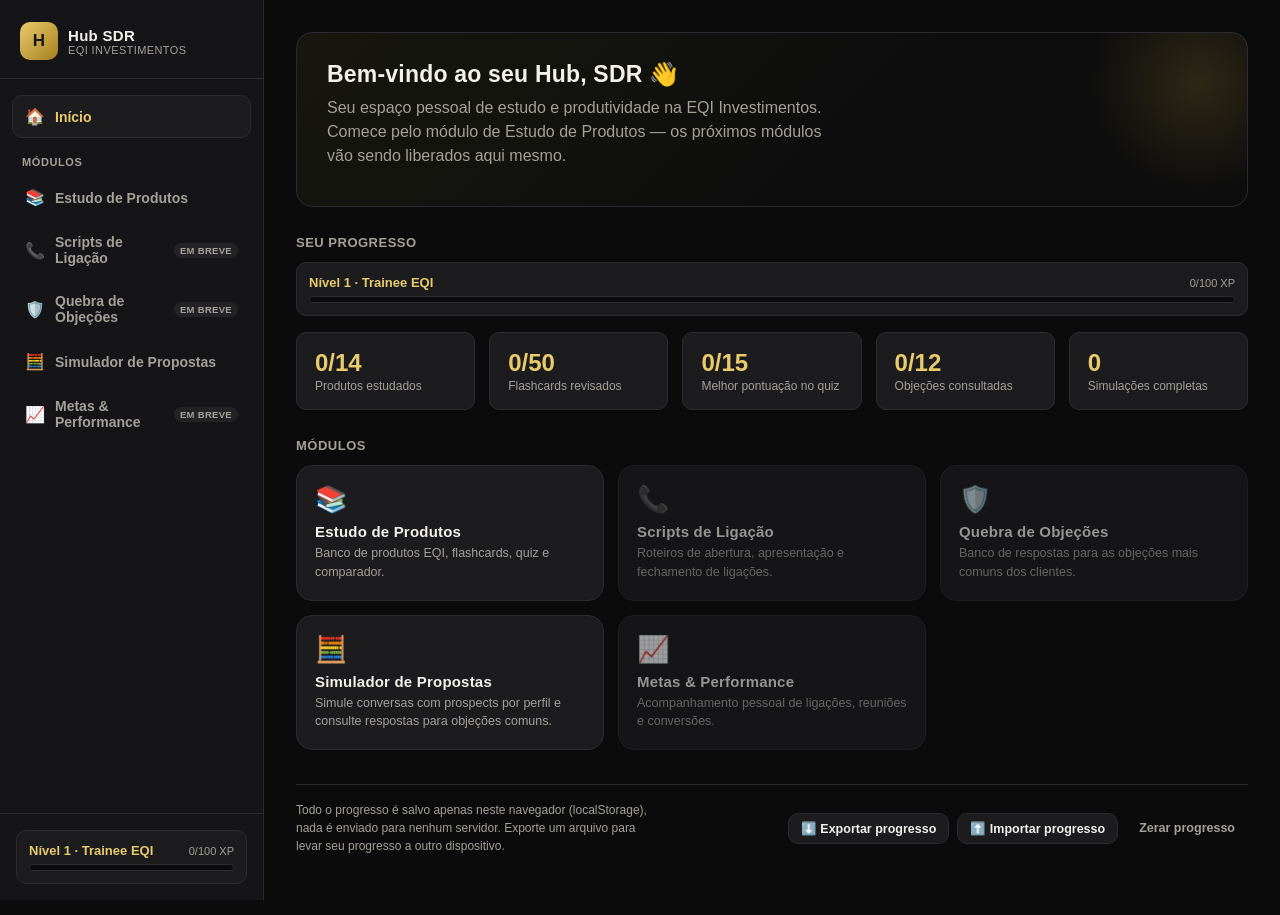
==== index.html @ ac77c978 "Hub SDR EQI: estrutura do hub, modulo Estudo de Produtos, exportar/importar progresso e modulo Simul" ====
<!DOCTYPE html>
<html lang="pt-BR">
<head>
<meta charset="UTF-8" />
<meta name="viewport" content="width=device-width, initial-scale=1" />
<title>Hub SDR EQI</title>
<link rel="icon" href="data:image/svg+xml,%3Csvg xmlns='http://www.w3.org/2000/svg' viewBox='0 0 100 100'%3E%3Crect width='100' height='100' rx='20' fill='%230d0d0d'/%3E%3Ctext x='50' y='68' font-size='55' text-anchor='middle' fill='%23D4AF37' font-family='Arial' font-weight='bold'%3EH%3C/text%3E%3C/svg%3E" />
<style>
/* ==========================================================================
   HUB SDR EQI — DESIGN SYSTEM
   ========================================================================== */
:root{
  --color-bg:#0b0b0c;
  --color-bg-alt:#151517;
  --color-surface:#1c1c1f;
  --color-surface-hover:#232327;
  --color-border:#2c2c30;
  --color-gold:#D4AF37;
  --color-gold-light:#E9CB6B;
  --color-gold-dark:#A67F1E;
  --color-text:#F2F1EC;
  --color-text-muted:#A3A198;
  --color-success:#4CAF6D;
  --color-danger:#E0574F;
  --color-info:#4A90D9;
  --radius-sm:6px;
  --radius-md:10px;
  --radius-lg:16px;
  --shadow-card:0 4px 16px rgba(0,0,0,.45);
  --transition:.18s ease;
  --sidebar-w:264px;
  --topbar-h:60px;
}

*,*::before,*::after{box-sizing:border-box;}
html,body{height:100%;}
body{
  margin:0;
  background:var(--color-bg);
  color:var(--color-text);
  font-family:-apple-system,BlinkMacSystemFont,"Segoe UI",Roboto,"Helvetica Neue",Arial,sans-serif;
  -webkit-font-smoothing:antialiased;
}
h1,h2,h3,h4{margin:0 0 8px 0;font-weight:700;letter-spacing:.2px;}
p{margin:0 0 10px 0;color:var(--color-text-muted);line-height:1.5;}
button{font-family:inherit;}
::-webkit-scrollbar{width:10px;height:10px;}
::-webkit-scrollbar-track{background:var(--color-bg);}
::-webkit-scrollbar-thumb{background:var(--color-border);border-radius:10px;}
::-webkit-scrollbar-thumb:hover{background:var(--color-gold-dark);}

.btn{
  display:inline-flex;align-items:center;gap:6px;
  padding:10px 18px;border-radius:var(--radius-md);border:1px solid transparent;
  font-size:14px;font-weight:600;cursor:pointer;transition:var(--transition);
  white-space:nowrap;
}
.btn-primary{background:linear-gradient(135deg,var(--color-gold-light),var(--color-gold));color:#161608;}
.btn-primary:hover{filter:brightness(1.08);transform:translateY(-1px);}
.btn-secondary{background:var(--color-surface);color:var(--color-text);border-color:var(--color-border);}
.btn-secondary:hover{background:var(--color-surface-hover);border-color:var(--color-gold-dark);}
.btn-ghost{background:transparent;color:var(--color-text-muted);border-color:transparent;}
.btn-ghost:hover{color:var(--color-text);}
.btn:disabled{opacity:.45;cursor:not-allowed;transform:none;}
.btn-block{width:100%;justify-content:center;}
.btn-sm{padding:7px 12px;font-size:12.5px;}

.tag{display:inline-block;padding:3px 10px;border-radius:999px;font-size:11.5px;font-weight:700;letter-spacing:.3px;text-transform:uppercase;}
.tag-baixo{background:rgba(76,175,109,.15);color:var(--color-success);}
.tag-medio{background:rgba(74,144,217,.15);color:var(--color-info);}
.tag-alto{background:rgba(224,87,79,.15);color:var(--color-danger);}
.tag-categoria{background:rgba(212,175,55,.14);color:var(--color-gold-light);}

/* ---------- layout ---------- */
.app{display:grid;grid-template-columns:var(--sidebar-w) 1fr;min-height:100vh;}

.topbar{
  display:none;
  position:sticky;top:0;z-index:30;
  height:var(--topbar-h);
  background:var(--color-bg-alt);
  border-bottom:1px solid var(--color-border);
  align-items:center;gap:12px;padding:0 16px;
}
.topbar .hamburger{
  background:none;border:1px solid var(--color-border);color:var(--color-gold);
  width:38px;height:38px;border-radius:var(--radius-sm);font-size:18px;cursor:pointer;
}
.topbar .topbar-title{font-weight:700;font-size:15px;flex:1;}

.sidebar{
  background:var(--color-bg-alt);
  border-right:1px solid var(--color-border);
  display:flex;flex-direction:column;
  position:sticky;top:0;height:100vh;overflow-y:auto;
  z-index:20;
}
.sidebar-header{
  padding:22px 20px 18px 20px;
  border-bottom:1px solid var(--color-border);
}
.brand{display:flex;align-items:center;gap:10px;}
.brand-mark{
  width:38px;height:38px;border-radius:10px;
  background:linear-gradient(135deg,var(--color-gold-light),var(--color-gold-dark));
  display:flex;align-items:center;justify-content:center;
  font-weight:800;color:#161608;font-size:17px;flex-shrink:0;
}
.brand-text .brand-title{font-size:15px;font-weight:800;letter-spacing:.3px;}
.brand-text .brand-sub{font-size:11px;color:var(--color-text-muted);letter-spacing:.4px;text-transform:uppercase;}

.nav{flex:1;padding:16px 12px;overflow-y:auto;}
.nav-group-label{
  font-size:11px;font-weight:700;color:var(--color-text-muted);
  text-transform:uppercase;letter-spacing:.6px;
  margin:18px 10px 8px 10px;
}
.nav-group-label:first-child{margin-top:0;}
.nav-item{
  width:100%;display:flex;align-items:center;gap:10px;
  padding:11px 12px;margin-bottom:3px;border-radius:var(--radius-md);
  background:none;border:1px solid transparent;color:var(--color-text-muted);
  font-size:14px;font-weight:600;cursor:pointer;text-align:left;transition:var(--transition);
}
.nav-item:hover{background:var(--color-surface-hover);color:var(--color-text);}
.nav-item.active{background:var(--color-surface);color:var(--color-gold-light);border-color:var(--color-border);}
.nav-item .nav-icon{font-size:16px;width:20px;text-align:center;}
.nav-item .nav-label{flex:1;}
.badge-soon{
  font-size:9.5px;font-weight:700;color:var(--color-text-muted);
  background:rgba(255,255,255,.06);padding:2px 6px;border-radius:999px;text-transform:uppercase;letter-spacing:.3px;
}

.sidebar-footer{padding:16px;border-top:1px solid var(--color-border);}

.xp-widget{background:var(--color-surface);border:1px solid var(--color-border);border-radius:var(--radius-md);padding:12px;}
.xp-widget-top{display:flex;justify-content:space-between;align-items:baseline;margin-bottom:6px;}
.xp-widget-level{font-size:13px;font-weight:700;color:var(--color-gold-light);}
.xp-widget-xp{font-size:11px;color:var(--color-text-muted);}
.progress-bar{height:7px;background:var(--color-bg);border-radius:999px;overflow:hidden;border:1px solid var(--color-border);}
.progress-fill{height:100%;background:linear-gradient(90deg,var(--color-gold-dark),var(--color-gold-light));border-radius:999px;transition:width .4s ease;}

.content{min-width:0;}
.view-container{max-width:1100px;margin:0 auto;padding:32px 32px 60px 32px;}

.overlay{display:none;position:fixed;inset:0;background:rgba(0,0,0,.55);z-index:15;}

/* ---------- dashboard ---------- */
.hero{
  background:linear-gradient(135deg,#17170f,#0d0d0e 60%);
  border:1px solid var(--color-border);border-radius:var(--radius-lg);
  padding:28px 30px;margin-bottom:26px;position:relative;overflow:hidden;
}
.hero::after{
  content:"";position:absolute;right:-60px;top:-60px;width:220px;height:220px;border-radius:50%;
  background:radial-gradient(circle,rgba(212,175,55,.16),transparent 70%);
}
.hero h1{font-size:23px;}
.hero p{max-width:520px;}

.stat-grid{display:grid;grid-template-columns:repeat(auto-fit,minmax(150px,1fr));gap:14px;margin-bottom:26px;}
.stat-card{background:var(--color-surface);border:1px solid var(--color-border);border-radius:var(--radius-md);padding:16px 18px;}
.stat-card .stat-value{font-size:24px;font-weight:800;color:var(--color-gold-light);}
.stat-card .stat-label{font-size:12px;color:var(--color-text-muted);margin-top:2px;}

.section-title{font-size:13px;text-transform:uppercase;letter-spacing:.5px;color:var(--color-text-muted);margin:28px 0 12px 0;font-weight:700;}

.module-grid{display:grid;grid-template-columns:repeat(auto-fill,minmax(230px,1fr));gap:14px;}
.module-card{
  background:var(--color-surface);border:1px solid var(--color-border);border-radius:var(--radius-lg);
  padding:18px;cursor:pointer;transition:var(--transition);
}
.module-card:hover{border-color:var(--color-gold-dark);transform:translateY(-2px);}
.module-card.is-soon{opacity:.6;cursor:default;}
.module-card.is-soon:hover{transform:none;border-color:var(--color-border);}
.module-card .module-icon{font-size:26px;margin-bottom:8px;}
.module-card h3{font-size:15px;margin-bottom:4px;}
.module-card p{font-size:12.5px;margin-bottom:0;}

.reset-row{margin-top:34px;padding-top:16px;border-top:1px solid var(--color-border);display:flex;align-items:center;justify-content:space-between;gap:12px;flex-wrap:wrap;}
.reset-row p{font-size:12px;margin:0;max-width:360px;}
.reset-row-actions{display:flex;gap:8px;flex-wrap:wrap;}

/* ---------- em breve ---------- */
.em-breve{text-align:center;padding:70px 20px;}
.em-breve .em-breve-icon{font-size:44px;margin-bottom:14px;}
.em-breve h2{font-size:20px;}
.em-breve p{max-width:420px;margin:0 auto 20px auto;}

/* ---------- módulo produtos ---------- */
.module-header{margin-bottom:18px;}
.module-header h1{font-size:22px;}
.disclaimer{
  font-size:12px;background:rgba(212,175,55,.08);border:1px solid rgba(212,175,55,.25);
  color:var(--color-gold-light);padding:9px 13px;border-radius:var(--radius-sm);margin-bottom:18px;
}

.subtabs{display:flex;gap:6px;border-bottom:1px solid var(--color-border);margin-bottom:22px;flex-wrap:wrap;}
.subtab-btn{
  background:none;border:none;color:var(--color-text-muted);padding:10px 6px;margin-right:14px;
  font-size:14px;font-weight:600;cursor:pointer;border-bottom:2px solid transparent;transition:var(--transition);
}
.subtab-btn:hover{color:var(--color-text);}
.subtab-btn.active{color:var(--color-gold-light);border-bottom-color:var(--color-gold);}

.toolbar{display:flex;gap:10px;margin-bottom:18px;flex-wrap:wrap;align-items:center;}
.search-input{
  flex:1;min-width:180px;background:var(--color-surface);border:1px solid var(--color-border);
  color:var(--color-text);padding:10px 14px;border-radius:var(--radius-md);font-size:14px;
}
.search-input:focus{outline:none;border-color:var(--color-gold-dark);}
.filter-chip{
  background:var(--color-surface);border:1px solid var(--color-border);color:var(--color-text-muted);
  padding:8px 14px;border-radius:999px;font-size:12.5px;font-weight:600;cursor:pointer;transition:var(--transition);
}
.filter-chip:hover{color:var(--color-text);}
.filter-chip.active{background:var(--color-gold);color:#161608;border-color:var(--color-gold);}

.card-grid{display:grid;grid-template-columns:repeat(auto-fill,minmax(260px,1fr));gap:14px;}
.product-card{
  background:var(--color-surface);border:1px solid var(--color-border);border-radius:var(--radius-lg);
  padding:16px 18px;cursor:pointer;transition:var(--transition);
}
.product-card:hover{border-color:var(--color-gold-dark);}
.product-card .pc-top{display:flex;justify-content:space-between;align-items:flex-start;gap:8px;margin-bottom:8px;}
.product-card h3{font-size:15.5px;margin:0;}
.product-card .pc-nome-completo{font-size:11.5px;color:var(--color-text-muted);margin-bottom:8px;}
.product-card p.resumo{font-size:13px;margin-bottom:0;}
.product-card .pc-details{
  display:none;margin-top:14px;padding-top:14px;border-top:1px solid var(--color-border);
  font-size:12.5px;
}
.product-card.expanded .pc-details{display:block;}
.pc-details .pc-row{margin-bottom:10px;}
.pc-details .pc-row-label{font-weight:700;color:var(--color-gold-light);font-size:11px;text-transform:uppercase;letter-spacing:.3px;margin-bottom:2px;}
.pc-details .pc-row-value{color:var(--color-text);line-height:1.5;}
.pc-toggle-hint{font-size:11px;color:var(--color-text-muted);margin-top:10px;}

/* ---------- flashcards ---------- */
.flashcard-panel{max-width:560px;margin:0 auto;text-align:center;}
.flashcard-progress{font-size:12.5px;color:var(--color-text-muted);margin-bottom:16px;}
.flashcard-scene{perspective:1400px;margin-bottom:20px;}
.flashcard{width:100%;height:260px;position:relative;}
.flashcard-inner{
  width:100%;height:100%;position:relative;transition:transform .5s;
  transform-style:preserve-3d;cursor:pointer;
}
.flashcard.flipped .flashcard-inner{transform:rotateY(180deg);}
.flashcard-face{
  position:absolute;inset:0;backface-visibility:hidden;border-radius:var(--radius-lg);
  display:flex;flex-direction:column;align-items:center;justify-content:center;
  padding:28px;text-align:center;border:1px solid var(--color-border);
}
.flashcard-front{background:linear-gradient(160deg,var(--color-surface),var(--color-bg-alt));}
.flashcard-back{background:linear-gradient(160deg,#2a2410,var(--color-bg-alt));transform:rotateY(180deg);border-color:var(--color-gold-dark);}
.flashcard-face .fc-tag{margin-bottom:14px;}
.flashcard-face .fc-text{font-size:16.5px;font-weight:600;line-height:1.5;}
.flashcard-hint{font-size:11.5px;color:var(--color-text-muted);margin-bottom:20px;}
.flashcard-controls{display:flex;gap:10px;justify-content:center;flex-wrap:wrap;}

/* ---------- quiz ---------- */
.quiz-box{max-width:600px;margin:0 auto;}
.quiz-progress{font-size:12.5px;color:var(--color-text-muted);margin-bottom:12px;}
.quiz-question{font-size:17px;font-weight:700;margin-bottom:18px;}
.quiz-options{display:flex;flex-direction:column;gap:10px;margin-bottom:16px;}
.quiz-option{
  text-align:left;background:var(--color-surface);border:1px solid var(--color-border);color:var(--color-text);
  padding:13px 16px;border-radius:var(--radius-md);font-size:14px;cursor:pointer;transition:var(--transition);
}
.quiz-option:hover:not(:disabled){border-color:var(--color-gold-dark);}
.quiz-option:disabled{cursor:default;}
.quiz-option.correct{background:rgba(76,175,109,.14);border-color:var(--color-success);color:var(--color-success);}
.quiz-option.wrong{background:rgba(224,87,79,.14);border-color:var(--color-danger);color:var(--color-danger);}
.quiz-explain{
  background:var(--color-surface);border:1px solid var(--color-border);border-radius:var(--radius-md);
  padding:14px 16px;font-size:13px;margin-bottom:18px;color:var(--color-text-muted);
}
.quiz-explain strong{color:var(--color-text);}
.quiz-result{text-align:center;padding:30px 10px;}
.quiz-result .qr-score{font-size:40px;font-weight:800;color:var(--color-gold-light);margin-bottom:6px;}

/* ---------- comparador ---------- */
.comparador-presets{display:flex;gap:8px;flex-wrap:wrap;margin-bottom:18px;}
.comparador-selects{display:grid;grid-template-columns:repeat(3,1fr);gap:12px;margin-bottom:24px;}
.comparador-selects select{
  width:100%;background:var(--color-surface);border:1px solid var(--color-border);color:var(--color-text);
  padding:10px 12px;border-radius:var(--radius-md);font-size:13.5px;
}
.comparador-table-wrap{overflow-x:auto;border:1px solid var(--color-border);border-radius:var(--radius-lg);}
table.comparador-table{width:100%;border-collapse:collapse;min-width:520px;}
.comparador-table th,.comparador-table td{padding:12px 14px;text-align:left;font-size:13px;border-bottom:1px solid var(--color-border);vertical-align:top;}
.comparador-table th{background:var(--color-bg-alt);color:var(--color-gold-light);font-size:11.5px;text-transform:uppercase;letter-spacing:.3px;position:sticky;top:0;}
.comparador-table td.row-label{color:var(--color-text-muted);font-weight:700;font-size:11.5px;text-transform:uppercase;letter-spacing:.3px;white-space:nowrap;}
.comparador-table tr:last-child td{border-bottom:none;}
.empty-state{text-align:center;padding:50px 20px;color:var(--color-text-muted);font-size:13.5px;}

/* ---------- simulador de propostas ---------- */
.perfil-grid{display:grid;grid-template-columns:repeat(auto-fit,minmax(220px,1fr));gap:14px;}
.perfil-card{
  background:var(--color-surface);border:1px solid var(--color-border);border-radius:var(--radius-lg);
  padding:22px 18px;text-align:center;cursor:pointer;transition:var(--transition);
}
.perfil-card:hover{border-color:var(--color-gold-dark);transform:translateY(-2px);}
.perfil-card .perfil-icon{font-size:30px;margin-bottom:10px;}
.perfil-card h3{font-size:15.5px;}
.perfil-card p{font-size:12.5px;margin-bottom:0;}

.prospect-msg{
  background:var(--color-surface);border:1px solid var(--color-border);border-radius:var(--radius-lg);
  padding:18px 20px;margin-bottom:16px;display:flex;gap:14px;align-items:flex-start;
}
.prospect-avatar{
  width:40px;height:40px;border-radius:50%;flex-shrink:0;
  background:linear-gradient(135deg,var(--color-gold-light),var(--color-gold-dark));
  display:flex;align-items:center;justify-content:center;font-size:18px;color:#161608;
}
.prospect-msg-body .prospect-label{font-size:11px;color:var(--color-text-muted);text-transform:uppercase;letter-spacing:.3px;margin-bottom:4px;}
.prospect-msg-body .prospect-text{font-size:15px;font-weight:600;line-height:1.5;}

.resposta-textarea{
  width:100%;min-height:110px;background:var(--color-surface);border:1px solid var(--color-border);
  color:var(--color-text);padding:12px 14px;border-radius:var(--radius-md);font-size:14px;font-family:inherit;
  resize:vertical;margin-bottom:14px;
}
.resposta-textarea:focus{outline:none;border-color:var(--color-gold-dark);}
.resposta-textarea:disabled{opacity:.7;}

.feedback-panel{background:var(--color-surface);border:1px solid var(--color-border);border-radius:var(--radius-md);padding:16px 18px;margin-bottom:16px;}
.feedback-scores{display:grid;grid-template-columns:repeat(auto-fit,minmax(140px,1fr));gap:12px;margin-bottom:14px;}
.feedback-score-item .fs-label{font-size:11px;color:var(--color-text-muted);text-transform:uppercase;letter-spacing:.3px;margin-bottom:5px;}
.feedback-tips{font-size:13px;color:var(--color-text-muted);margin:0;padding-left:18px;}
.feedback-tips li{margin-bottom:6px;line-height:1.5;}

/* ---------- toasts ---------- */
.toast-container{position:fixed;bottom:20px;right:20px;z-index:100;display:flex;flex-direction:column;gap:10px;}
.toast{
  background:var(--color-surface);border:1px solid var(--color-gold-dark);color:var(--color-text);
  padding:12px 18px;border-radius:var(--radius-md);font-size:13.5px;font-weight:600;
  box-shadow:var(--shadow-card);animation:toast-in .25s ease, toast-out .3s ease 2.4s forwards;
  display:flex;align-items:center;gap:8px;
}
@keyframes toast-in{from{opacity:0;transform:translateY(10px);}to{opacity:1;transform:translateY(0);}}
@keyframes toast-out{to{opacity:0;transform:translateY(-6px);}}

/* ---------- responsive ---------- */
@media (max-width:900px){
  .app{grid-template-columns:1fr;}
  .topbar{display:flex;}
  .sidebar{
    position:fixed;left:0;top:0;height:100vh;width:var(--sidebar-w);
    transform:translateX(-100%);transition:transform .25s ease;
  }
  .sidebar.open{transform:translateX(0);}
  .overlay.open{display:block;}
  .view-container{padding:22px 16px 50px 16px;}
  .comparador-selects{grid-template-columns:1fr;}
  .hero{padding:22px 18px;}
}
</style>
</head>
<body>

<div class="app">
  <div class="overlay" id="overlay"></div>

  <aside class="sidebar" id="sidebar">
    <div class="sidebar-header">
      <div class="brand">
        <div class="brand-mark">H</div>
        <div class="brand-text">
          <div class="brand-title">Hub SDR</div>
          <div class="brand-sub">EQI Investimentos</div>
        </div>
      </div>
    </div>
    <nav class="nav" id="nav"></nav>
    <div class="sidebar-footer" id="sidebarFooter"></div>
  </aside>

  <div class="content">
    <div class="topbar">
      <button class="hamburger" id="hamburger" aria-label="Abrir menu">☰</button>
      <div class="topbar-title" id="topbarTitle">Início</div>
    </div>
    <main class="view-container" id="viewContainer"></main>
  </div>
</div>

<div class="toast-container" id="toastContainer"></div>

<script>
/* ==========================================================================
   HUB SDR EQI — APLICAÇÃO
   Arquivo único, sem dependências externas. Organizado por seções para
   facilitar a adição de novos módulos no futuro.

   COMO ADICIONAR UM NOVO MÓDULO:
   1) Adicione uma entrada no array MODULES (ver seção "CONFIGURAÇÃO DE
      MÓDULOS"), com status:'active' e um "desc" curto.
   2) Escreva uma função renderMeuModulo(container) que monte o HTML do
      módulo dentro do elemento recebido.
   3) Registre essa função no objeto VIEW_RENDERERS, usando o mesmo id do
      módulo como chave.
   4) Pronto — o menu, o roteamento e o card de "em breve" no dashboard já
      são gerados automaticamente a partir do array MODULES.
   ========================================================================== */

/* ============================
   CONFIGURAÇÃO DE MÓDULOS
   ============================ */
const MODULES = [
  { id:'dashboard', label:'Início', icon:'🏠', status:'active', group:null },
  { id:'produtos', label:'Estudo de Produtos', icon:'📚', status:'active', group:'Módulos',
    desc:'Banco de produtos EQI, flashcards, quiz e comparador.' },
  { id:'scripts', label:'Scripts de Ligação', icon:'📞', status:'soon', group:'Módulos',
    desc:'Roteiros de abertura, apresentação e fechamento de ligações.' },
  { id:'objecoes', label:'Quebra de Objeções', icon:'🛡️', status:'soon', group:'Módulos',
    desc:'Banco de respostas para as objeções mais comuns dos clientes.' },
  { id:'simulador', label:'Simulador de Propostas', icon:'🧮', status:'active', group:'Módulos',
    desc:'Simule conversas com prospects por perfil e consulte respostas para objeções comuns.' },
  { id:'metas', label:'Metas & Performance', icon:'📈', status:'soon', group:'Módulos',
    desc:'Acompanhamento pessoal de ligações, reuniões e conversões.' },
];

/* ============================
   ESTADO / PERSISTÊNCIA
   ============================ */
const STORAGE_KEY = 'hubSdrEqi.state.v1';
const EXPORT_FORMAT_VERSION = 1;
const XP_PER_LEVEL = 100;
const LEVEL_TITLES = ['Trainee EQI','SDR Júnior','SDR Pleno','SDR Sênior','Especialista de Produtos','Mestre EQI'];

// Estado "de fábrica". Todo progresso — do módulo 1 e de módulos futuros —
// deve morar dentro de APP_STATE, para que salvar/exportar/importar
// continue funcionando sem precisar de ajustes específicos por módulo.
function defaultState(){
  return {
    xp: 0,
    flashcardsRevisados: [],
    produtosVistos: [],
    quizMelhorPontuacao: 0,
    quizTentativas: 0,
    objecoesConsultadas: [],
    simulacoesCompletas: 0,
    simulacaoMelhorMedia: 0,
  };
}

let APP_STATE = defaultState();

function loadState(){
  try{
    const raw = localStorage.getItem(STORAGE_KEY);
    if(raw){
      const parsed = JSON.parse(raw);
      APP_STATE = Object.assign(defaultState(), parsed);
    }
  }catch(e){ /* estado local corrompido: segue com o padrão */ }
}
function saveState(){
  localStorage.setItem(STORAGE_KEY, JSON.stringify(APP_STATE));
}
function resetState(){
  if(!confirm('Isso vai zerar todo o seu progresso (XP, nível e o progresso salvo em todos os módulos). Deseja continuar?')) return;
  APP_STATE = defaultState();
  saveState();
  showToast('Progresso zerado.');
  renderRoute(currentModuleId);
  refreshXPWidgets();
}

/* ---------- exportar / importar progresso ---------- */
// Envelope genérico: guarda o estado inteiro, então qualquer campo que
// módulos futuros adicionarem a APP_STATE já é exportado/importado de graça.
function lerEstadoAtualParaExportacao(){
  // Lê o localStorage direto no momento do clique (em vez de confiar apenas
  // na variável APP_STATE em memória) para garantir que o export sempre
  // reflita o progresso realmente salvo — mesmo que esta aba tenha ficado
  // aberta desde antes de progresso ter sido salvo por outra aba/sessão.
  try{
    const raw = localStorage.getItem(STORAGE_KEY);
    if(raw) return Object.assign(defaultState(), JSON.parse(raw));
  }catch(e){ /* localStorage indisponível ou corrompido: cai para o estado em memória */ }
  return APP_STATE;
}

function exportarProgresso(){
  const envelope = {
    app: 'hub-sdr-eqi',
    formatVersion: EXPORT_FORMAT_VERSION,
    exportedAt: new Date().toISOString(),
    state: lerEstadoAtualParaExportacao(),
  };
  const blob = new Blob([JSON.stringify(envelope, null, 2)], { type: 'application/json' });
  const url = URL.createObjectURL(blob);
  const a = document.createElement('a');
  a.href = url;
  a.download = 'hub-sdr-eqi-progresso.json';
  document.body.appendChild(a);
  a.click();
  a.remove();
  // Revogar a URL do blob ainda na mesma tarefa síncrona do clique pode
  // invalidar os dados antes do navegador terminar de ler o arquivo para
  // download (ex: quando aparece um diálogo "Salvar como"), fazendo o
  // arquivo baixado vir vazio ou incompleto. Por isso o atraso aqui.
  setTimeout(() => URL.revokeObjectURL(url), 4000);
  showToast('Progresso exportado.');
}

function importarProgressoClick(){
  document.getElementById('importFileInput').click();
}

function handleImportFile(event){
  const file = event.target.files[0];
  if(!file) return;

  const reader = new FileReader();
  reader.onload = () => {
    event.target.value = '';
    let novoEstado;
    try{
      const parsed = JSON.parse(reader.result);
      novoEstado = (parsed && typeof parsed.state === 'object' && parsed.state !== null) ? parsed.state : parsed;
      if(typeof novoEstado !== 'object' || novoEstado === null || Array.isArray(novoEstado)){
        throw new Error('formato inesperado');
      }
    }catch(e){
      alert('Não foi possível importar esse arquivo. Verifique se é um progresso exportado pelo Hub SDR EQI (.json).');
      return;
    }
    if(!confirm('Isso vai substituir seu progresso atual. Continuar?')) return;
    APP_STATE = Object.assign(defaultState(), novoEstado);
    saveState();
    showToast('Progresso importado com sucesso.');
    renderRoute(currentModuleId);
    refreshXPWidgets();
  };
  reader.onerror = () => alert('Erro ao ler o arquivo selecionado.');
  reader.readAsText(file);
}

/* ============================
   GAMIFICAÇÃO
   ============================ */
function getLevel(xp){ return Math.floor(xp / XP_PER_LEVEL) + 1; }
function getLevelTitle(level){ return LEVEL_TITLES[Math.min(level - 1, LEVEL_TITLES.length - 1)]; }
function getLevelProgress(xp){
  const into = xp % XP_PER_LEVEL;
  return { into, pct: Math.round((into / XP_PER_LEVEL) * 100) };
}

function addXP(amount, reason){
  const beforeLevel = getLevel(APP_STATE.xp);
  APP_STATE.xp += amount;
  saveState();
  showToast(`+${amount} XP — ${reason}`);
  const afterLevel = getLevel(APP_STATE.xp);
  if(afterLevel > beforeLevel){
    setTimeout(() => showToast(`🎉 Você subiu para o nível ${afterLevel}: ${getLevelTitle(afterLevel)}!`), 350);
  }
  refreshXPWidgets();
}

function renderXPWidget(){
  const level = getLevel(APP_STATE.xp);
  const title = getLevelTitle(level);
  const { into, pct } = getLevelProgress(APP_STATE.xp);
  return `
    <div class="xp-widget">
      <div class="xp-widget-top">
        <span class="xp-widget-level">Nível ${level} · ${title}</span>
        <span class="xp-widget-xp">${into}/${XP_PER_LEVEL} XP</span>
      </div>
      <div class="progress-bar"><div class="progress-fill" style="width:${pct}%"></div></div>
    </div>
  `;
}
function refreshXPWidgets(){
  const footer = document.getElementById('sidebarFooter');
  if(footer) footer.innerHTML = renderXPWidget();
  const dashXP = document.getElementById('dashXPWidget');
  if(dashXP) dashXP.innerHTML = renderXPWidget();
  const dashStats = document.getElementById('dashStatGrid');
  if(dashStats) dashStats.innerHTML = renderStatGridInner();
}

/* ============================
   TOASTS
   ============================ */
function showToast(message){
  const container = document.getElementById('toastContainer');
  const toast = document.createElement('div');
  toast.className = 'toast';
  toast.textContent = message;
  container.appendChild(toast);
  setTimeout(() => toast.remove(), 2700);
}

/* ============================
   NAVEGAÇÃO / ROTEAMENTO
   ============================ */
let currentModuleId = 'dashboard';
const VIEW_RENDERERS = {
  dashboard: renderDashboard,
  produtos: renderProdutosModule,
  simulador: renderSimuladorModule,
};

function renderSidebarNav(){
  const nav = document.getElementById('nav');
  let html = '';
  let lastGroup = undefined;
  MODULES.forEach(mod => {
    if(mod.group !== lastGroup){
      if(mod.group) html += `<div class="nav-group-label">${mod.group}</div>`;
      lastGroup = mod.group;
    }
    const soonBadge = mod.status === 'soon' ? '<span class="badge-soon">em breve</span>' : '';
    html += `
      <button class="nav-item" data-nav="${mod.id}">
        <span class="nav-icon">${mod.icon}</span>
        <span class="nav-label">${mod.label}</span>
        ${soonBadge}
      </button>
    `;
  });
  nav.innerHTML = html;
  nav.querySelectorAll('[data-nav]').forEach(btn => {
    btn.addEventListener('click', () => navigateTo(btn.dataset.nav));
  });
}

function navigateTo(id){
  window.location.hash = id;
}

function renderRoute(id){
  const mod = MODULES.find(m => m.id === id) || MODULES[0];
  currentModuleId = mod.id;
  const container = document.getElementById('viewContainer');
  container.innerHTML = '';
  if(VIEW_RENDERERS[mod.id]){
    VIEW_RENDERERS[mod.id](container);
  } else {
    renderEmBreve(container, mod);
  }
  document.querySelectorAll('.nav-item').forEach(btn => {
    btn.classList.toggle('active', btn.dataset.nav === mod.id);
  });
  document.getElementById('topbarTitle').textContent = mod.label;
  closeMobileSidebar();
  window.scrollTo(0,0);
}

window.addEventListener('hashchange', () => {
  const id = window.location.hash.replace('#','');
  renderRoute(id || 'dashboard');
});

/* ============================
   SIDEBAR MOBILE
   ============================ */
function openMobileSidebar(){
  document.getElementById('sidebar').classList.add('open');
  document.getElementById('overlay').classList.add('open');
}
function closeMobileSidebar(){
  document.getElementById('sidebar').classList.remove('open');
  document.getElementById('overlay').classList.remove('open');
}

/* ============================
   VIEW: DASHBOARD
   ============================ */
function renderStatGridInner(){
  const totalProdutos = PRODUTOS.length;
  const totalFlashcards = FLASHCARDS_TODOS.length;
  const totalObjecoes = OBJECOES.length;
  return `
    <div class="stat-card">
      <div class="stat-value">${APP_STATE.produtosVistos.length}/${totalProdutos}</div>
      <div class="stat-label">Produtos estudados</div>
    </div>
    <div class="stat-card">
      <div class="stat-value">${APP_STATE.flashcardsRevisados.length}/${totalFlashcards}</div>
      <div class="stat-label">Flashcards revisados</div>
    </div>
    <div class="stat-card">
      <div class="stat-value">${APP_STATE.quizMelhorPontuacao}/${QUIZ_PERGUNTAS.length}</div>
      <div class="stat-label">Melhor pontuação no quiz</div>
    </div>
    <div class="stat-card">
      <div class="stat-value">${APP_STATE.objecoesConsultadas.length}/${totalObjecoes}</div>
      <div class="stat-label">Objeções consultadas</div>
    </div>
    <div class="stat-card">
      <div class="stat-value">${APP_STATE.simulacoesCompletas}</div>
      <div class="stat-label">Simulações completas</div>
    </div>
  `;
}

function renderDashboard(container){
  const activeModules = MODULES.filter(m => m.id !== 'dashboard');
  container.innerHTML = `
    <div class="hero">
      <h1>Bem-vindo ao seu Hub, SDR 👋</h1>
      <p>Seu espaço pessoal de estudo e produtividade na EQI Investimentos. Comece pelo módulo de Estudo de Produtos — os próximos módulos vão sendo liberados aqui mesmo.</p>
    </div>

    <div class="section-title">Seu progresso</div>
    <div id="dashXPWidget" style="margin-bottom:16px;">${renderXPWidget()}</div>
    <div class="stat-grid" id="dashStatGrid">${renderStatGridInner()}</div>

    <div class="section-title">Módulos</div>
    <div class="module-grid" id="dashModuleGrid"></div>

    <div class="reset-row">
      <p>Todo o progresso é salvo apenas neste navegador (localStorage), nada é enviado para nenhum servidor. Exporte um arquivo para levar seu progresso a outro dispositivo.</p>
      <div class="reset-row-actions">
        <button class="btn btn-secondary btn-sm" id="exportBtn">⬇️ Exportar progresso</button>
        <button class="btn btn-secondary btn-sm" id="importBtn">⬆️ Importar progresso</button>
        <input type="file" id="importFileInput" accept="application/json,.json" style="display:none" />
        <button class="btn btn-ghost btn-sm" id="resetBtn">Zerar progresso</button>
      </div>
    </div>
  `;

  const grid = document.getElementById('dashModuleGrid');
  grid.innerHTML = activeModules.map(mod => `
    <div class="module-card ${mod.status === 'soon' ? 'is-soon' : ''}" data-mod="${mod.id}">
      <div class="module-icon">${mod.icon}</div>
      <h3>${mod.label}</h3>
      <p>${mod.desc || ''}</p>
    </div>
  `).join('');
  grid.querySelectorAll('[data-mod]').forEach(card => {
    card.addEventListener('click', () => navigateTo(card.dataset.mod));
  });

  document.getElementById('resetBtn').addEventListener('click', resetState);
  document.getElementById('exportBtn').addEventListener('click', exportarProgresso);
  document.getElementById('importBtn').addEventListener('click', importarProgressoClick);
  document.getElementById('importFileInput').addEventListener('change', handleImportFile);
}

/* ============================
   VIEW: EM BREVE (genérica)
   ============================ */
function renderEmBreve(container, mod){
  container.innerHTML = `
    <div class="em-breve">
      <div class="em-breve-icon">${mod.icon}</div>
      <h2>${mod.label}</h2>
      <p>${mod.desc || 'Este módulo ainda está em construção.'} Assim que estiver pronto, ele aparece direto aqui no seu Hub.</p>
      <button class="btn btn-secondary" id="backToDash">Voltar ao início</button>
    </div>
  `;
  document.getElementById('backToDash').addEventListener('click', () => navigateTo('dashboard'));
}

/* ==========================================================================
   MÓDULO 1: ESTUDO DE PRODUTOS — DADOS
   ========================================================================== */
const PRODUTOS = [
  { id:'cdb', categoria:'Renda Fixa', nome:'CDB', nomeCompleto:'Certificado de Depósito Bancário',
    resumo:'Título de dívida emitido por bancos. Você empresta dinheiro à instituição e recebe de volta com juros.',
    prazo:'Flexível: de liquidez diária a vários anos, conforme o título.',
    liquidez:'Pode ser diária ou apenas no vencimento, depende do CDB.',
    risco:'Baixo', riscoDetalhe:'Protegido pelo FGC até R$ 250 mil por CPF/instituição.',
    tributacao:'IR regressivo (22,5% a 15% conforme o prazo) + IOF se resgatado em menos de 30 dias.',
    garantia:'FGC até R$ 250.000 por CPF/instituição.',
    indicadoPara:'Reserva de emergência (CDB de liquidez diária) e objetivos de médio prazo.' },

  { id:'lci', categoria:'Renda Fixa', nome:'LCI', nomeCompleto:'Letra de Crédito Imobiliário',
    resumo:'Título emitido por bancos para captar recursos destinados ao setor imobiliário.',
    prazo:'Geralmente a partir de 90 dias, variando conforme a emissão.',
    liquidez:'Baixa — normalmente só é possível resgatar no vencimento.',
    risco:'Baixo', riscoDetalhe:'Protegido pelo FGC até R$ 250 mil por CPF/instituição.',
    tributacao:'Isento de Imposto de Renda para pessoa física.',
    garantia:'FGC até R$ 250.000 por CPF/instituição.',
    indicadoPara:'Quem busca isenção de IR e pode deixar o dinheiro aplicado até o vencimento.' },

  { id:'lca', categoria:'Renda Fixa', nome:'LCA', nomeCompleto:'Letra de Crédito do Agronegócio',
    resumo:'Título emitido por bancos para captar recursos destinados ao financiamento do agronegócio.',
    prazo:'Geralmente a partir de 90 dias, variando conforme a emissão.',
    liquidez:'Baixa — normalmente só é possível resgatar no vencimento.',
    risco:'Baixo', riscoDetalhe:'Protegido pelo FGC até R$ 250 mil por CPF/instituição.',
    tributacao:'Isento de Imposto de Renda para pessoa física.',
    garantia:'FGC até R$ 250.000 por CPF/instituição.',
    indicadoPara:'Quem busca isenção de IR e quer diversificar em crédito privado garantido.' },

  { id:'tesouro', categoria:'Renda Fixa', nome:'Tesouro Direto', nomeCompleto:'Títulos Públicos Federais (Selic, Prefixado, IPCA+)',
    resumo:'Títulos emitidos pelo Governo Federal. Considerado o investimento mais seguro do país.',
    prazo:'Varia por título: de curto (Selic) a longuíssimo prazo (IPCA+ 2045, por exemplo).',
    liquidez:'Alta — o Tesouro recompra os títulos diariamente, pelo preço de mercado do dia.',
    risco:'Baixo', riscoDetalhe:'Risco de crédito baixíssimo; título prefixado e IPCA+ têm risco de marcação a mercado se vendidos antes do vencimento.',
    tributacao:'IR regressivo (22,5% a 15% conforme prazo) + IOF se resgatado em menos de 30 dias.',
    garantia:'Garantia do Tesouro Nacional (não possui FGC, mas é o ativo mais seguro do mercado brasileiro).',
    indicadoPara:'Reserva de emergência (Tesouro Selic) e diversificação de prazos (IPCA+ e Prefixado).' },

  { id:'cri', categoria:'Renda Fixa', nome:'CRI', nomeCompleto:'Certificado de Recebíveis Imobiliários',
    resumo:'Título de crédito privado lastreado em recebíveis do setor imobiliário.',
    prazo:'Médio a longo prazo.',
    liquidez:'Baixa — geralmente sem liquidez antes do vencimento.',
    risco:'Médio', riscoDetalhe:'Não possui FGC; risco de crédito do emissor e dos recebíveis que lastreiam a operação.',
    tributacao:'Isento de Imposto de Renda para pessoa física.',
    garantia:'Sem FGC — a garantia está nos recebíveis imobiliários que lastreiam a operação.',
    indicadoPara:'Investidores com maior tolerância a risco de crédito, buscando isenção de IR.' },

  { id:'cra', categoria:'Renda Fixa', nome:'CRA', nomeCompleto:'Certificado de Recebíveis do Agronegócio',
    resumo:'Título de crédito privado lastreado em recebíveis do agronegócio.',
    prazo:'Médio a longo prazo.',
    liquidez:'Baixa — geralmente sem liquidez antes do vencimento.',
    risco:'Médio', riscoDetalhe:'Não possui FGC; risco de crédito do emissor e dos recebíveis que lastreiam a operação.',
    tributacao:'Isento de Imposto de Renda para pessoa física.',
    garantia:'Sem FGC — a garantia está nos recebíveis do agronegócio que lastreiam a operação.',
    indicadoPara:'Investidores com maior tolerância a risco de crédito, buscando isenção de IR.' },

  { id:'debenture', categoria:'Renda Fixa', nome:'Debênture', nomeCompleto:'Debênture (comum e incentivada)',
    resumo:'Título de dívida emitido por empresas (não financeiras) para captar recursos.',
    prazo:'Médio a longo prazo.',
    liquidez:'Baixa — algumas negociam em mercado secundário, mas com liquidez limitada.',
    risco:'Médio', riscoDetalhe:'Depende do emissor; varia de empresas sólidas a mais alavancadas.',
    tributacao:'Regressiva para debêntures comuns; isenta de IR para debêntures incentivadas (projetos de infraestrutura).',
    garantia:'Sem FGC — risco de crédito da empresa emissora.',
    indicadoPara:'Investidores que buscam prêmio de risco maior e conhecem o emissor.' },

  { id:'multimercado', categoria:'Fundos', nome:'Fundo Multimercado', nomeCompleto:'Fundo de Investimento Multimercado',
    resumo:'Fundo que pode investir em diversas classes de ativos (renda fixa, ações, câmbio, etc.) buscando diversificação.',
    prazo:'Recomendado médio a longo prazo.',
    liquidez:'Varia por fundo — de D+0 a D+30 ou mais para conversão do resgate.',
    risco:'Médio', riscoDetalhe:'Depende da estratégia e do gestor; pode variar bastante entre fundos.',
    tributacao:'IR regressivo + come-cotas semestral (15% em maio e novembro).',
    garantia:'Sem FGC — risco depende da carteira do fundo.',
    indicadoPara:'Quem busca diversificação e gestão profissional ativa.' },

  { id:'fundo-acoes', categoria:'Fundos', nome:'Fundo de Ações', nomeCompleto:'Fundo de Investimento em Ações',
    resumo:'Fundo com no mínimo 67% do patrimônio em ações, com foco em renda variável.',
    prazo:'Longo prazo recomendado.',
    liquidez:'Geralmente D+1 a D+4 para conversão do resgate.',
    risco:'Alto', riscoDetalhe:'Alta volatilidade, sujeito às oscilações do mercado de ações.',
    tributacao:'15% sobre o ganho, cobrado apenas no resgate (sem come-cotas).',
    garantia:'Sem FGC.',
    indicadoPara:'Investidores de perfil arrojado com horizonte de longo prazo.' },

  { id:'fii', categoria:'Fundos', nome:'FII', nomeCompleto:'Fundo de Investimento Imobiliário',
    resumo:'Fundo que investe em imóveis ou papéis do setor imobiliário, com cotas negociadas em bolsa.',
    prazo:'Longo prazo recomendado.',
    liquidez:'Alta — pode ser negociado em bolsa durante o pregão.',
    risco:'Médio', riscoDetalhe:'Sujeito a oscilações de mercado e vacância dos imóveis do fundo.',
    tributacao:'Rendimentos mensais isentos de IR para pessoa física (sob certas condições); ganho de capital na venda das cotas é tributado em 20%.',
    garantia:'Sem FGC.',
    indicadoPara:'Quem busca renda passiva mensal e exposição ao mercado imobiliário.' },

  { id:'fundo-rf', categoria:'Fundos', nome:'Fundo de Renda Fixa', nomeCompleto:'Fundo de Investimento em Renda Fixa',
    resumo:'Fundo que investe majoritariamente em títulos de renda fixa.',
    prazo:'Curto a longo prazo, dependendo do fundo.',
    liquidez:'Geralmente D+0 a D+1 para conversão do resgate.',
    risco:'Baixo', riscoDetalhe:'Risco baixo a médio, dependendo da carteira e do prazo dos títulos.',
    tributacao:'IR regressivo + come-cotas semestral.',
    garantia:'Sem FGC.',
    indicadoPara:'Diversificação em renda fixa com gestão profissional.' },

  { id:'pgbl', categoria:'Previdência', nome:'PGBL', nomeCompleto:'Plano Gerador de Benefício Livre',
    resumo:'Plano de previdência privada indicado para quem faz a declaração completa de IR.',
    prazo:'Longuíssimo prazo (foco em aposentadoria).',
    liquidez:'Baixa — há carência para resgates e portabilidade.',
    risco:'Médio', riscoDetalhe:'Varia conforme os fundos escolhidos dentro do plano (perfis conservador a arrojado).',
    tributacao:'IR incide sobre o valor total resgatado (aporte + rendimento) — tabela regressiva ou progressiva, à escolha do cliente.',
    garantia:'Sem FGC — a garantia é da seguradora/instituição financeira responsável pelo plano.',
    indicadoPara:'Quem faz declaração completa de IR e pode deduzir até 12% da renda bruta anual.' },

  { id:'vgbl', categoria:'Previdência', nome:'VGBL', nomeCompleto:'Vida Gerador de Benefício Livre',
    resumo:'Plano de previdência privada sem benefício de dedução no IR, indicado para declaração simplificada.',
    prazo:'Longuíssimo prazo (foco em aposentadoria).',
    liquidez:'Baixa — há carência para resgates e portabilidade.',
    risco:'Médio', riscoDetalhe:'Varia conforme os fundos escolhidos dentro do plano (perfis conservador a arrojado).',
    tributacao:'IR incide apenas sobre os rendimentos (não sobre o valor total aportado) — tabela regressiva ou progressiva.',
    garantia:'Sem FGC — a garantia é da seguradora/instituição financeira responsável pelo plano.',
    indicadoPara:'Declaração simplificada de IR, ou quem já usa os 12% de dedução do PGBL; também útil no planejamento sucessório.' },

  { id:'coe', categoria:'COE', nome:'COE', nomeCompleto:'Certificado de Operações Estruturadas',
    resumo:'Produto que combina renda fixa e derivativos, com retorno atrelado a índices, ações ou moedas.',
    prazo:'Médio a longo prazo, definido no lançamento da operação.',
    liquidez:'Baixíssima — normalmente sem liquidez antes do vencimento.',
    risco:'Médio', riscoDetalhe:'Varia conforme a estrutura: capital protegido tem risco menor, capital em risco tem risco maior.',
    tributacao:'IR regressivo conforme o prazo, como na renda fixa.',
    garantia:'Sem FGC — risco de crédito do emissor.',
    indicadoPara:'Investidores que entendem a estrutura e o cenário de mercado da estratégia escolhida.' },
];

const CATEGORIAS = ['Todos', ...Array.from(new Set(PRODUTOS.map(p => p.categoria)))];

function riscoTagClass(risco){
  if(risco === 'Baixo') return 'tag-baixo';
  if(risco === 'Alto') return 'tag-alto';
  return 'tag-medio';
}

/* ==========================================================================
   MÓDULO 1: FLASHCARDS — DADOS
   ========================================================================== */
const FLASHCARDS_CONCEITUAIS = [
  { id:'c-fgc', categoria:'Conceitos', frente:'O que é o FGC e qual seu limite de garantia?',
    verso:'Fundo Garantidor de Créditos: protege até R$ 250.000 por CPF por instituição financeira (limite de R$ 1 milhão a cada 4 anos).' },
  { id:'c-comecotas', categoria:'Conceitos', frente:'O que é "come-cotas"?',
    verso:'Antecipação semestral do IR (em maio e novembro) sobre fundos não isentos, usando a menor alíquota da tabela regressiva (15% para fundos de longo prazo, 20% para curto prazo).' },
  { id:'c-regressiva', categoria:'Conceitos', frente:'Como funciona a tabela regressiva de IR na renda fixa?',
    verso:'Quanto mais tempo o dinheiro fica aplicado, menor a alíquota: 22,5% (até 180 dias), 20% (181 a 360 dias), 17,5% (361 a 720 dias), 15% (acima de 720 dias).' },
  { id:'c-pgblvgbl', categoria:'Conceitos', frente:'Qual a principal diferença entre PGBL e VGBL?',
    verso:'PGBL permite deduzir até 12% da renda bruta anual no IR (só para declaração completa); no VGBL não há dedução, mas o IR no resgate incide só sobre o rendimento, não sobre o total aportado.' },
  { id:'c-d0', categoria:'Conceitos', frente:'O que significa liquidez D+0?',
    verso:'O dinheiro fica disponível na conta no mesmo dia em que o resgate é solicitado.' },
  { id:'c-iof', categoria:'Conceitos', frente:'Até quantos dias incide IOF sobre resgates de renda fixa?',
    verso:'Até 30 dias após a aplicação, com alíquota regressiva que chega a zero a partir do 30º dia.' },
  { id:'c-semfgc', categoria:'Conceitos', frente:'Quais tipos de produto normalmente NÃO têm garantia do FGC?',
    verso:'Fundos de investimento, CRI, CRA, debêntures, ações e COE. O Tesouro Direto também não tem FGC, mas conta com a garantia do Tesouro Nacional.' },
  { id:'c-isentos', categoria:'Conceitos', frente:'Quais produtos de Renda Fixa costumam ser isentos de IR para pessoa física?',
    verso:'LCI, LCA, CRI, CRA e debêntures incentivadas (de infraestrutura).' },
];

function gerarFlashcardsDeProdutos(produtos){
  const cards = [];
  produtos.forEach(p => {
    cards.push({ id:`p-${p.id}-prazo`, categoria:p.categoria, frente:`Qual o prazo típico do ${p.nome}?`, verso:p.prazo });
    cards.push({ id:`p-${p.id}-risco`, categoria:p.categoria, frente:`Qual o nível de risco do ${p.nome}?`, verso:`${p.risco} — ${p.riscoDetalhe}` });
    cards.push({ id:`p-${p.id}-trib`, categoria:p.categoria, frente:`Como funciona a tributação do ${p.nome}?`, verso:p.tributacao });
  });
  return cards;
}

const FLASHCARDS_TODOS = [...FLASHCARDS_CONCEITUAIS, ...gerarFlashcardsDeProdutos(PRODUTOS)];

/* ==========================================================================
   MÓDULO 1: QUIZ — DADOS
   ========================================================================== */
const QUIZ_PERGUNTAS = [
  { pergunta:'Qual desses produtos é protegido pelo FGC (Fundo Garantidor de Créditos)?',
    opcoes:['CRI','CDB','Debênture','Fundo de Ações'], correta:1,
    explicacao:'O CDB é garantido pelo FGC até R$ 250 mil por CPF/instituição.' },
  { pergunta:'O que significa "come-cotas"?',
    opcoes:['Taxa cobrada na compra de cotas','Antecipação semestral de IR em fundos não isentos','Imposto cobrado apenas no resgate de FIIs','Taxa de administração cobrada mensalmente'], correta:1,
    explicacao:'Come-cotas é a antecipação semestral (maio e novembro) do Imposto de Renda em fundos não isentos.' },
  { pergunta:'Qual a principal vantagem da LCI/LCA para o investidor pessoa física?',
    opcoes:['Liquidez diária','Isenção de Imposto de Renda','Garantia do Tesouro Nacional','Rentabilidade fixa de 100% do CDI'], correta:1,
    explicacao:'LCI e LCA são isentas de Imposto de Renda para pessoa física.' },
  { pergunta:'Sobre o Tesouro Direto, é correto afirmar que:',
    opcoes:['Não possui garantia nenhuma','É garantido pelo FGC','É considerado o investimento mais seguro do país, com garantia do Tesouro Nacional','Só pode ser resgatado no vencimento'], correta:2,
    explicacao:'O Tesouro Direto não tem FGC, mas conta com a garantia do Tesouro Nacional e tem liquidez diária.' },
  { pergunta:'Qual a diferença central entre PGBL e VGBL?',
    opcoes:['PGBL permite deduzir até 12% da renda bruta no IR (declaração completa); VGBL não permite dedução','VGBL é exclusivo para investidores institucionais','PGBL tem liquidez diária e VGBL não','Não há diferença tributária entre eles'], correta:0,
    explicacao:'PGBL é indicado para quem faz declaração completa e quer o benefício da dedução de até 12% da renda bruta anual.' },
  { pergunta:'No PGBL, o Imposto de Renda no resgate incide sobre:',
    opcoes:['Apenas o rendimento','O valor total resgatado (aporte + rendimento)','Não há cobrança de IR','Apenas o valor aportado'], correta:1,
    explicacao:'No PGBL, o IR incide sobre o valor total resgatado, já que os aportes foram deduzidos na declaração.' },
  { pergunta:'Os rendimentos mensais de um FII (Fundo Imobiliário) para pessoa física, em geral:',
    opcoes:['São tributados em 27,5%','São isentos de IR, sob certas condições','Têm come-cotas semestral','São garantidos pelo FGC'], correta:1,
    explicacao:'Os rendimentos distribuídos por FIIs costumam ser isentos de IR para pessoa física, atendidas certas condições.' },
  { pergunta:'Qual produto abaixo NÃO possui garantia do FGC?',
    opcoes:['CDB','LCI','Debênture','LCA'], correta:2,
    explicacao:'Debêntures não contam com garantia do FGC — o risco é de crédito da empresa emissora.' },
  { pergunta:'O que é a tabela regressiva do Imposto de Renda em renda fixa?',
    opcoes:['Alíquota que aumenta quanto mais tempo o dinheiro fica investido','Alíquota que diminui conforme o prazo de aplicação aumenta','Alíquota fixa de 15% para qualquer prazo','Isenção total após 2 anos'], correta:1,
    explicacao:'Quanto maior o prazo de permanência, menor a alíquota de IR — de 22,5% até 15%.' },
  { pergunta:'Um CRI/CRA é indicado principalmente para investidores que:',
    opcoes:['Querem liquidez diária','Têm garantia do FGC','Toleram risco de crédito em busca de isenção de IR','Buscam exposição direta à bolsa de valores'], correta:2,
    explicacao:'CRI e CRA não têm FGC e costumam ter baixa liquidez, mas oferecem isenção de IR como atrativo.' },
  { pergunta:'O que caracteriza um COE com "capital protegido"?',
    opcoes:['Garante retorno mínimo igual ao capital investido, mesmo se a estratégia não funcionar','Garante rentabilidade fixa de 10% ao ano','É garantido pelo FGC','Tem liquidez diária'], correta:0,
    explicacao:'No COE de capital protegido, o investidor recebe de volta pelo menos o valor investido no vencimento, mesmo em cenário desfavorável.' },
  { pergunta:'Debêntures incentivadas (de infraestrutura) têm como principal atrativo:',
    opcoes:['Garantia do FGC','Isenção de Imposto de Renda para pessoa física','Liquidez diária garantida','Ausência total de risco de crédito'], correta:1,
    explicacao:'Debêntures incentivadas financiam projetos de infraestrutura e são isentas de IR para pessoa física.' },
  { pergunta:'Fundos de Ações, diferente de fundos de renda fixa, geralmente:',
    opcoes:['Têm come-cotas semestral','Não têm come-cotas; o IR de 15% é cobrado só no resgate','São garantidos pelo FGC','Têm liquidez D+0'], correta:1,
    explicacao:'Fundos de ações não sofrem come-cotas; o IR de 15% incide apenas no momento do resgate.' },
  { pergunta:'Qual a liquidez típica de um FII negociado em bolsa?',
    opcoes:['Baixa, só no vencimento','Alta — pode ser vendido durante o pregão','Precisa de carência mínima de 5 anos','Só é resgatável diretamente com a gestora'], correta:1,
    explicacao:'FIIs são negociados em bolsa como ações, o que dá alta liquidez às suas cotas.' },
  { pergunta:'O limite de garantia do FGC por CPF e por instituição financeira é de:',
    opcoes:['R$ 100.000','R$ 250.000','R$ 500.000','Sem limite'], correta:1,
    explicacao:'O FGC garante até R$ 250.000 por CPF por instituição, com teto de R$ 1 milhão a cada 4 anos.' },
];

/* ==========================================================================
   MÓDULO 1: RENDER PRINCIPAL + SUBABAS
   ========================================================================== */
let produtosSubView = 'biblioteca';
let bibliotecaFiltro = { busca:'', categoria:'Todos' };
let flashcardState = { deck:[], index:0, flipped:false };
let quizState = { perguntas:[], index:0, acertos:0, respondida:false, finalizado:false };
let comparadorSelecionados = ['cdb','lci','tesouro'];

function renderProdutosModule(container){
  container.innerHTML = `
    <div class="module-header">
      <h1>📚 Estudo de Produtos</h1>
      <p>Domine os principais produtos da EQI: prazo, liquidez, risco e tributação.</p>
    </div>
    <div class="disclaimer">Conteúdo simplificado para fins de estudo. Antes de repassar informações a clientes, confirme sempre os dados oficiais e atualizados nos materiais internos da EQI.</div>
    <div class="subtabs" id="produtosSubtabs">
      <button class="subtab-btn" data-sub="biblioteca">Biblioteca</button>
      <button class="subtab-btn" data-sub="flashcards">Flashcards</button>
      <button class="subtab-btn" data-sub="quiz">Quiz</button>
      <button class="subtab-btn" data-sub="comparador">Comparador</button>
    </div>
    <div id="produtosSubcontent"></div>
  `;
  document.querySelectorAll('#produtosSubtabs [data-sub]').forEach(btn => {
    btn.addEventListener('click', () => {
      produtosSubView = btn.dataset.sub;
      renderProdutosSubView();
    });
  });
  renderProdutosSubView();
}

function renderProdutosSubView(){
  document.querySelectorAll('#produtosSubtabs [data-sub]').forEach(btn => {
    btn.classList.toggle('active', btn.dataset.sub === produtosSubView);
  });
  const el = document.getElementById('produtosSubcontent');
  if(produtosSubView === 'biblioteca') renderBiblioteca(el);
  else if(produtosSubView === 'flashcards') renderFlashcardsView(el);
  else if(produtosSubView === 'quiz') renderQuizView(el);
  else if(produtosSubView === 'comparador') renderComparadorView(el);
}

/* ---------- BIBLIOTECA ---------- */
function renderBiblioteca(container){
  container.innerHTML = `
    <div class="toolbar">
      <input type="text" class="search-input" id="bibBusca" placeholder="Buscar produto (ex: CDB, previdência...)" value="${bibliotecaFiltro.busca}" />
    </div>
    <div class="toolbar" id="bibFiltros"></div>
    <div class="card-grid" id="bibGrid"></div>
  `;
  document.getElementById('bibFiltros').innerHTML = CATEGORIAS.map(cat => `
    <button class="filter-chip ${bibliotecaFiltro.categoria === cat ? 'active' : ''}" data-cat="${cat}">${cat}</button>
  `).join('');
  document.getElementById('bibFiltros').querySelectorAll('[data-cat]').forEach(btn => {
    btn.addEventListener('click', () => {
      bibliotecaFiltro.categoria = btn.dataset.cat;
      renderBiblioteca(container);
    });
  });
  document.getElementById('bibBusca').addEventListener('input', (e) => {
    bibliotecaFiltro.busca = e.target.value;
    renderBibGrid();
  });
  renderBibGrid();
}

function renderBibGrid(){
  const grid = document.getElementById('bibGrid');
  const termo = bibliotecaFiltro.busca.trim().toLowerCase();
  const filtrados = PRODUTOS.filter(p => {
    const matchCat = bibliotecaFiltro.categoria === 'Todos' || p.categoria === bibliotecaFiltro.categoria;
    const matchBusca = !termo || p.nome.toLowerCase().includes(termo) || p.nomeCompleto.toLowerCase().includes(termo) || p.categoria.toLowerCase().includes(termo);
    return matchCat && matchBusca;
  });

  if(filtrados.length === 0){
    grid.innerHTML = `<div class="empty-state">Nenhum produto encontrado para essa busca.</div>`;
    return;
  }

  grid.innerHTML = filtrados.map(p => `
    <div class="product-card" data-id="${p.id}">
      <div class="pc-top">
        <h3>${p.nome}</h3>
        <span class="tag tag-categoria">${p.categoria}</span>
      </div>
      <div class="pc-nome-completo">${p.nomeCompleto}</div>
      <p class="resumo">${p.resumo}</p>
      <div class="pc-details">
        <div class="pc-row"><div class="pc-row-label">Prazo</div><div class="pc-row-value">${p.prazo}</div></div>
        <div class="pc-row"><div class="pc-row-label">Liquidez</div><div class="pc-row-value">${p.liquidez}</div></div>
        <div class="pc-row"><div class="pc-row-label">Risco</div><div class="pc-row-value"><span class="tag ${riscoTagClass(p.risco)}">${p.risco}</span><br/>${p.riscoDetalhe}</div></div>
        <div class="pc-row"><div class="pc-row-label">Tributação</div><div class="pc-row-value">${p.tributacao}</div></div>
        <div class="pc-row"><div class="pc-row-label">Garantia</div><div class="pc-row-value">${p.garantia}</div></div>
        <div class="pc-row"><div class="pc-row-label">Indicado para</div><div class="pc-row-value">${p.indicadoPara}</div></div>
      </div>
      <div class="pc-toggle-hint">Clique para ver detalhes</div>
    </div>
  `).join('');

  grid.querySelectorAll('.product-card').forEach(card => {
    card.addEventListener('click', () => {
      card.classList.toggle('expanded');
      const id = card.dataset.id;
      if(!APP_STATE.produtosVistos.includes(id)){
        APP_STATE.produtosVistos.push(id);
        saveState();
        addXP(2, `estudou ${PRODUTOS.find(p => p.id === id).nome}`);
      }
    });
  });
}

/* ---------- FLASHCARDS ---------- */
function embaralhar(arr){
  const copia = [...arr];
  for(let i = copia.length - 1; i > 0; i--){
    const j = Math.floor(Math.random() * (i + 1));
    [copia[i], copia[j]] = [copia[j], copia[i]];
  }
  return copia;
}

function iniciarFlashcards(){
  flashcardState = { deck: embaralhar(FLASHCARDS_TODOS), index: 0, flipped: false };
}

function renderFlashcardsView(container){
  if(flashcardState.deck.length === 0) iniciarFlashcards();
  container.innerHTML = `
    <div class="flashcard-panel">
      <div class="flashcard-progress" id="fcProgress"></div>
      <div class="flashcard-scene">
        <div class="flashcard" id="fcCard">
          <div class="flashcard-inner" id="fcInner">
            <div class="flashcard-face flashcard-front">
              <span class="tag tag-categoria fc-tag" id="fcTagFront"></span>
              <div class="fc-text" id="fcFront"></div>
            </div>
            <div class="flashcard-face flashcard-back">
              <span class="tag tag-baixo fc-tag" id="fcTagBack">Resposta</span>
              <div class="fc-text" id="fcBack"></div>
            </div>
          </div>
        </div>
      </div>
      <div class="flashcard-hint">Clique no card para virar</div>
      <div class="flashcard-controls">
        <button class="btn btn-secondary" id="fcShuffle">🔀 Embaralhar</button>
        <button class="btn btn-primary" id="fcNext">Próximo card →</button>
      </div>
    </div>
  `;
  document.getElementById('fcInner').addEventListener('click', () => {
    flashcardState.flipped = !flashcardState.flipped;
    document.getElementById('fcCard').classList.toggle('flipped', flashcardState.flipped);
    if(flashcardState.flipped) marcarFlashcardRevisado();
  });
  document.getElementById('fcNext').addEventListener('click', () => {
    flashcardState.index = (flashcardState.index + 1) % flashcardState.deck.length;
    flashcardState.flipped = false;
    renderFlashcardContent();
  });
  document.getElementById('fcShuffle').addEventListener('click', () => {
    iniciarFlashcards();
    renderFlashcardContent();
  });
  renderFlashcardContent();
}

function renderFlashcardContent(){
  const card = flashcardState.deck[flashcardState.index];
  document.getElementById('fcProgress').textContent = `Card ${flashcardState.index + 1} de ${flashcardState.deck.length}`;
  document.getElementById('fcTagFront').textContent = card.categoria;
  document.getElementById('fcFront').textContent = card.frente;
  document.getElementById('fcBack').textContent = card.verso;
  document.getElementById('fcCard').classList.remove('flipped');
}

function marcarFlashcardRevisado(){
  const card = flashcardState.deck[flashcardState.index];
  if(!APP_STATE.flashcardsRevisados.includes(card.id)){
    APP_STATE.flashcardsRevisados.push(card.id);
    saveState();
    addXP(5, 'flashcard revisado');
  }
}

/* ---------- QUIZ ---------- */
function iniciarQuiz(){
  quizState = { perguntas: embaralhar(QUIZ_PERGUNTAS), index:0, acertos:0, respondida:false, finalizado:false };
}

function renderQuizView(container){
  if(quizState.perguntas.length === 0) iniciarQuiz();
  container.innerHTML = `<div class="quiz-box" id="quizBox"></div>`;
  renderQuizContent();
}

function renderQuizContent(){
  const box = document.getElementById('quizBox');
  if(quizState.finalizado){
    const total = quizState.perguntas.length;
    const pct = Math.round((quizState.acertos / total) * 100);
    box.innerHTML = `
      <div class="quiz-result">
        <div class="qr-score">${quizState.acertos}/${total}</div>
        <p>Você acertou ${pct}% das perguntas.</p>
        <button class="btn btn-primary" id="quizRestart">Refazer quiz</button>
      </div>
    `;
    document.getElementById('quizRestart').addEventListener('click', () => {
      iniciarQuiz();
      renderQuizContent();
    });
    return;
  }

  const q = quizState.perguntas[quizState.index];
  box.innerHTML = `
    <div class="quiz-progress">Pergunta ${quizState.index + 1} de ${quizState.perguntas.length} · Acertos: ${quizState.acertos}</div>
    <div class="quiz-question">${q.pergunta}</div>
    <div class="quiz-options" id="quizOptions"></div>
    <div id="quizExplainWrap"></div>
    <button class="btn btn-primary" id="quizNext" style="display:none;">Próxima pergunta →</button>
  `;
  const optsEl = document.getElementById('quizOptions');
  optsEl.innerHTML = q.opcoes.map((op, i) => `<button class="quiz-option" data-i="${i}">${op}</button>`).join('');
  optsEl.querySelectorAll('.quiz-option').forEach(btn => {
    btn.addEventListener('click', () => responderQuiz(parseInt(btn.dataset.i, 10)));
  });
}

function responderQuiz(indiceEscolhido){
  if(quizState.respondida) return;
  quizState.respondida = true;
  const q = quizState.perguntas[quizState.index];
  const acertou = indiceEscolhido === q.correta;
  if(acertou) quizState.acertos++;

  document.querySelectorAll('#quizOptions .quiz-option').forEach((btn, i) => {
    btn.disabled = true;
    if(i === q.correta) btn.classList.add('correct');
    else if(i === indiceEscolhido) btn.classList.add('wrong');
  });

  document.getElementById('quizExplainWrap').innerHTML = `
    <div class="quiz-explain"><strong>${acertou ? 'Certo!' : 'Quase.'}</strong> ${q.explicacao}</div>
  `;
  document.getElementById('quizNext').style.display = 'inline-flex';
  document.getElementById('quizNext').addEventListener('click', avancarQuiz);

  addXP(acertou ? 10 : 2, acertou ? 'resposta certa no quiz' : 'participação no quiz');
}

function avancarQuiz(){
  quizState.index++;
  quizState.respondida = false;
  if(quizState.index >= quizState.perguntas.length){
    quizState.finalizado = true;
    const total = quizState.perguntas.length;
    APP_STATE.quizTentativas++;
    if(quizState.acertos > APP_STATE.quizMelhorPontuacao){
      APP_STATE.quizMelhorPontuacao = quizState.acertos;
    }
    saveState();
    if(quizState.acertos === total){
      addXP(20, 'quiz completo com nota máxima');
    }
    refreshXPWidgets();
  }
  renderQuizContent();
}

/* ---------- COMPARADOR ---------- */
const COMPARADOR_PRESETS = [
  { label:'CDB vs LCI vs Tesouro Direto', ids:['cdb','lci','tesouro'] },
  { label:'PGBL vs VGBL', ids:['pgbl','vgbl',''] },
  { label:'CRI vs CRA vs Debênture', ids:['cri','cra','debenture'] },
  { label:'Ações vs FII vs Multimercado', ids:['fundo-acoes','fii','multimercado'] },
];

function renderComparadorView(container){
  container.innerHTML = `
    <div class="comparador-presets" id="compPresets"></div>
    <div class="comparador-selects" id="compSelects"></div>
    <div id="compTableWrap"></div>
  `;
  document.getElementById('compPresets').innerHTML = COMPARADOR_PRESETS.map((p, i) => `
    <button class="filter-chip" data-preset="${i}">${p.label}</button>
  `).join('');
  document.getElementById('compPresets').querySelectorAll('[data-preset]').forEach(btn => {
    btn.addEventListener('click', () => {
      comparadorSelecionados = [...COMPARADOR_PRESETS[btn.dataset.preset].ids];
      renderComparadorView(container);
    });
  });

  const selectsEl = document.getElementById('compSelects');
  selectsEl.innerHTML = [0,1,2].map(slot => `
    <select data-slot="${slot}">
      <option value="">— nenhum —</option>
      ${PRODUTOS.map(p => `<option value="${p.id}" ${comparadorSelecionados[slot] === p.id ? 'selected' : ''}>${p.nome}</option>`).join('')}
    </select>
  `).join('');
  selectsEl.querySelectorAll('select').forEach(sel => {
    sel.addEventListener('change', () => {
      comparadorSelecionados[parseInt(sel.dataset.slot, 10)] = sel.value;
      renderComparadorTable();
    });
  });

  renderComparadorTable();
}

function renderComparadorTable(){
  const wrap = document.getElementById('compTableWrap');
  const produtos = comparadorSelecionados.map(id => PRODUTOS.find(p => p.id === id)).filter(Boolean);

  if(produtos.length === 0){
    wrap.innerHTML = `<div class="empty-state">Selecione ao menos um produto para comparar.</div>`;
    return;
  }

  const linhas = [
    { label:'Categoria', get:p => `<span class="tag tag-categoria">${p.categoria}</span>` },
    { label:'Resumo', get:p => p.resumo },
    { label:'Prazo', get:p => p.prazo },
    { label:'Liquidez', get:p => p.liquidez },
    { label:'Risco', get:p => `<span class="tag ${riscoTagClass(p.risco)}">${p.risco}</span>` },
    { label:'Tributação', get:p => p.tributacao },
    { label:'Garantia', get:p => p.garantia },
    { label:'Indicado para', get:p => p.indicadoPara },
  ];

  wrap.innerHTML = `
    <div class="comparador-table-wrap">
      <table class="comparador-table">
        <thead>
          <tr>
            <th></th>
            ${produtos.map(p => `<th>${p.nome}</th>`).join('')}
          </tr>
        </thead>
        <tbody>
          ${linhas.map(linha => `
            <tr>
              <td class="row-label">${linha.label}</td>
              ${produtos.map(p => `<td>${linha.get(p)}</td>`).join('')}
            </tr>
          `).join('')}
        </tbody>
      </table>
    </div>
  `;
}

/* ==========================================================================
   MÓDULO: SIMULADOR DE PROPOSTAS — DADOS
   ========================================================================== */
const PROSPECT_PERFIS = [
  { id:'conservador', label:'Conservador', icon:'🛡️',
    descricao:'Prioriza segurança, teme perder dinheiro e prefere o que já conhece (poupança, banco tradicional).' },
  { id:'moderado', label:'Moderado', icon:'⚖️',
    descricao:'Já investe um pouco, busca equilíbrio entre segurança e rentabilidade, quer comparar antes de decidir.' },
  { id:'arrojado', label:'Arrojado', icon:'🚀',
    descricao:'Tolera mais risco, busca rentabilidade maior e já entende bastante do mercado financeiro.' },
];

const PROSPECT_PERGUNTAS = {
  conservador: [
    'Isso é seguro? E se a instituição quebrar, eu perco tudo?',
    'Prefiro deixar na poupança mesmo, lá eu sei que não perco dinheiro. Por que eu mudaria?',
    'Quanto tempo preciso deixar esse dinheiro parado? Não posso ficar sem acesso a ele.',
    'Vocês são regulamentados? Como eu sei que isso não é golpe?',
    'Meu gerente do banco disse que investir em corretora é arriscado. Isso é verdade?',
  ],
  moderado: [
    'Eu já tenho um CDB no banco. Por que eu mudaria pra vocês?',
    'Qual a diferença real entre isso e o que eu já tenho hoje?',
    'Quanto a mais eu ganharia migrando meus investimentos pra cá?',
    'Isso tem alguma taxa escondida que eu deveria saber?',
    'Como funciona se eu precisar do dinheiro antes do prazo combinado?',
  ],
  arrojado: [
    'Quais ativos vocês recomendam pra quem quer rentabilidade acima do CDI?',
    'Vocês têm acesso a produtos que o banco não me oferece?',
    'Qual o risco real de perder dinheiro nesses produtos mais agressivos?',
    'Por que eu pagaria assessoria se eu mesmo consigo investir sozinho?',
    'Tem alguma oportunidade exclusiva de vocês agora?',
  ],
};

const OBJECOES = [
  { id:'obj-gerente', categoria:'Status quo', objecao:'Já tenho gerente no banco, não preciso de mais ninguém.',
    resposta:'Ótimo que você já tem alguém acompanhando! A ideia não é substituir, é complementar: no banco, o gerente costuma oferecer só os produtos daquela instituição. Na EQI você tem acesso a múltiplas instituições e produtos, com assessoria sem o conflito de interesse de "vender o produto do próprio banco".' },
  { id:'obj-confianca', categoria:'Confiança', objecao:'Não confio em corretora.',
    resposta:'Entendo a preocupação. Corretoras são fiscalizadas pela CVM e pelo Banco Central, assim como os bancos. Seu dinheiro fica custodiado em seu nome na B3 (a bolsa), não na corretora — ou seja, mesmo que a corretora tivesse problemas, os ativos continuam seus.' },
  { id:'obj-golpe', categoria:'Confiança', objecao:'Isso é golpe?',
    resposta:'Ótimo que você desconfie, é sinal de cuidado! A EQI é regulamentada pela CVM (Comissão de Valores Mobiliários), registro público que dá pra conferir no site da CVM. Todo o patrimônio fica custodiado na B3, no seu CPF, não na empresa.' },
  { id:'obj-sem-dinheiro', categoria:'Recursos', objecao:'Não tenho dinheiro agora.',
    resposta:'Sem problema! Vários produtos aceitam aportes a partir de valores baixos — dá pra começar pequeno e ir aumentando com o tempo. Posso te mostrar opções que cabem no seu momento atual, sem compromisso de valor alto agora.' },
  { id:'obj-pensar', categoria:'Adiamento', objecao:'Preciso pensar.',
    resposta:'Faz todo sentido, é uma decisão sua. Só pra te ajudar melhor: ficou alguma dúvida específica em aberto, ou algum receio que eu possa esclarecer agora? Às vezes uma informação a mais já resolve.' },
  { id:'obj-rendendo-bem', categoria:'Status quo', objecao:'Meu dinheiro já está rendendo bem onde está.',
    resposta:'Que bom que está rendendo! Posso te mostrar uma comparação rápida entre o que você tem hoje e as opções daqui, só pra você decidir com mais informação na mão — sem compromisso nenhum.' },
  { id:'obj-medo-risco', categoria:'Aversão a risco', objecao:'Investimento é arriscado, prefiro não mexer no que já tenho.',
    resposta:'Entendo a preocupação com risco. Nem todo investimento é arriscado — existem opções com garantia do FGC, tão seguras quanto a poupança, mas com rentabilidade melhor. Posso te mostrar essas alternativas mais conservadoras primeiro.' },
  { id:'obj-taxa', categoria:'Preço', objecao:'Vocês cobram taxa? Não quero pagar mais por isso.',
    resposta:'Boa pergunta. Na EQI a assessoria de investimentos não tem custo direto para o cliente na maioria dos produtos — a remuneração acontece de forma transparente, e posso te mostrar exatamente como funciona antes de você decidir qualquer coisa.' },
  { id:'obj-ja-perdi', categoria:'Experiência negativa', objecao:'Já perdi dinheiro investindo antes, não quero mais.',
    resposta:'Sinto muito que isso tenha acontecido. Pode me contar um pouco o que rolou? Muitas vezes o problema não foi investir, foi o produto errado pro perfil da pessoa. Podemos montar algo bem mais alinhado ao que você busca hoje.' },
  { id:'obj-nao-entendo', categoria:'Falta de conhecimento', objecao:'Não entendo nada de investimento.',
    resposta:'Sem problema, é exatamente pra isso que estou aqui. Vou explicar em uma linguagem simples, sem "economês", e você só avança no que fizer sentido pra você.' },
  { id:'obj-vou-pesquisar', categoria:'Adiamento', objecao:'Vou pesquisar mais e te procuro depois.',
    resposta:'Combinado! Posso te mandar um material rápido pra você olhar com calma? E se surgir alguma dúvida nesse meio tempo, é só me chamar — não precisa esperar "ter certeza" de tudo pra conversarmos de novo.' },
  { id:'obj-conjuge', categoria:'Decisão compartilhada', objecao:'Meu marido/esposa cuida disso, preciso falar com ele(a) antes.',
    resposta:'Super comum, e faz sentido decidirem juntos. Que tal eu te mandar um resumo simples pra vocês conversarem, ou, se preferir, posso explicar pros dois numa call rápida?' },
];

const OBJECOES_CATEGORIAS = ['Todas', ...Array.from(new Set(OBJECOES.map(o => o.categoria)))];

// Palavras que pesam mais na "confiança gerada" de acordo com o que cada
// perfil de prospect mais valoriza.
const PALAVRAS_PRIORITARIAS_PERFIL = {
  conservador: ['garantia','fgc','segurança','seguro','sem risco','regulamentado','cvm','banco central'],
  moderado: ['diversificação','equilíbrio','comparação','liquidez','rentabilidade'],
  arrojado: ['rentabilidade','oportunidade','retorno','potencial','estratégia','mercado'],
};

// Análise por regras simples (sem IA): tamanho/estrutura da resposta,
// presença de perguntas abertas (SPIN Selling) e palavras que geram confiança.
function analisarResposta(texto, perfil){
  const t = texto.trim();
  const lower = t.toLowerCase();
  const palavras = t.split(/\s+/).filter(Boolean);

  let clareza = 15;
  if(t.length >= 40) clareza += 25;
  if(t.length >= 100) clareza += 20;
  if(palavras.length >= 8) clareza += 20;
  if(/[.!?]/.test(t)) clareza += 20;
  if(t.length > 600) clareza -= 20;
  clareza = Math.max(0, Math.min(100, clareza));

  const temPergunta = t.includes('?');
  const etapasSpin = {
    situacao: ['hoje','atualmente','no momento','como você','como está','me conta'],
    problema: ['dificuldade','problema','preocupa','preocupação','desafio','receio'],
    implicacao: ['impacto','se continuar','no longo prazo','isso significa','pode significar','consequência'],
    necessidade: ['ajudaria','gostaria','seria útil','faz sentido','o que você busca','qual seu objetivo','importante pra você'],
  };
  let etapasCobertas = 0;
  Object.values(etapasSpin).forEach(lista => {
    if(lista.some(p => lower.includes(p))) etapasCobertas++;
  });
  let spin = etapasCobertas * 18 + (temPergunta ? 28 : 0);
  spin = Math.max(0, Math.min(100, spin));

  const palavrasConfianca = ['garantia','fgc','regulamentado','regulamentação','cvm','banco central','transparente','dados','histórico','segurança','diversificação','rentabilidade','liquidez'];
  const palavrasHedge = ['acho que','talvez','não sei','não tenho certeza','pode ser que','imagino que','sei lá'];
  let confianca = 35;
  confianca += palavrasConfianca.filter(p => lower.includes(p)).length * 9;
  confianca += (PALAVRAS_PRIORITARIAS_PERFIL[perfil] || []).filter(p => lower.includes(p)).length * 6;
  confianca -= palavrasHedge.filter(p => lower.includes(p)).length * 15;
  if(t.length < 20) confianca -= 25;
  confianca = Math.max(0, Math.min(100, confianca));

  const media = Math.round((clareza + spin + confianca) / 3);
  return { clareza, spin, confianca, media, temPergunta, etapasCobertas };
}

function gerarDicasFeedback(analise){
  const dicas = [];
  if(analise.clareza < 50){
    dicas.push('Estruture melhor a resposta: contextualize, explique e feche com uma pergunta ou próximo passo.');
  } else {
    dicas.push('Boa clareza — a resposta tem tamanho e estrutura adequados.');
  }
  if(analise.spin < 40){
    dicas.push('Explore mais a técnica SPIN: faça perguntas abertas sobre a situação, o problema e o impacto antes de "vender" a solução.');
  } else if(!analise.temPergunta){
    dicas.push('Bons elementos, mas tente também devolver uma pergunta ao prospect para manter o diálogo aberto.');
  } else {
    dicas.push('Boa aplicação de SPIN Selling — você conduziu a conversa com perguntas relevantes.');
  }
  if(analise.confianca < 50){
    dicas.push('Reforce a confiança citando dados concretos: garantias (FGC), regulamentação (CVM), histórico ou transparência.');
  } else {
    dicas.push('Resposta transmite segurança — bom uso de argumentos concretos para esse perfil de prospect.');
  }
  return dicas;
}

/* ==========================================================================
   MÓDULO: SIMULADOR DE PROPOSTAS — RENDER
   ========================================================================== */
let simuladorSubView = 'simulacao';
let objecoesFiltro = { busca:'', categoria:'Todas' };
let simState = { perfil:null, perguntas:[], index:0, respostas:[], finalizado:false };

function renderSimuladorModule(container){
  container.innerHTML = `
    <div class="module-header">
      <h1>🧮 Simulador de Propostas</h1>
      <p>Treine conversas com prospects de diferentes perfis e consulte respostas prontas para as objeções mais comuns.</p>
    </div>
    <div class="disclaimer">Feedback gerado por regras simples (palavras-chave e estrutura da resposta) — serve como direção de estudo, não substitui o treinamento oficial da EQI.</div>
    <div class="subtabs" id="simuladorSubtabs">
      <button class="subtab-btn" data-sub="simulacao">Simulação</button>
      <button class="subtab-btn" data-sub="objecoes">Banco de Objeções</button>
    </div>
    <div id="simuladorSubcontent"></div>
  `;
  document.querySelectorAll('#simuladorSubtabs [data-sub]').forEach(btn => {
    btn.addEventListener('click', () => {
      simuladorSubView = btn.dataset.sub;
      renderSimuladorSubView();
    });
  });
  renderSimuladorSubView();
}

function renderSimuladorSubView(){
  document.querySelectorAll('#simuladorSubtabs [data-sub]').forEach(btn => {
    btn.classList.toggle('active', btn.dataset.sub === simuladorSubView);
  });
  const el = document.getElementById('simuladorSubcontent');
  if(simuladorSubView === 'simulacao') renderSimulacao(el);
  else if(simuladorSubView === 'objecoes') renderObjecoes(el);
}

/* ---------- SIMULAÇÃO ---------- */
function iniciarSimulacao(perfilId){
  simState = {
    perfil: perfilId,
    perguntas: embaralhar(PROSPECT_PERGUNTAS[perfilId]),
    index: 0,
    respostas: [],
    finalizado: false,
  };
  renderSimuladorSubView();
}

function encerrarSimulacao(){
  simState = { perfil:null, perguntas:[], index:0, respostas:[], finalizado:false };
  renderSimuladorSubView();
}

function renderSimulacao(container){
  if(!simState.perfil){
    container.innerHTML = `
      <h2 style="font-size:16px;margin-bottom:14px;">Escolha o perfil do prospect</h2>
      <div class="perfil-grid" id="perfilGrid"></div>
    `;
    const grid = document.getElementById('perfilGrid');
    grid.innerHTML = PROSPECT_PERFIS.map(p => `
      <div class="perfil-card" data-perfil="${p.id}">
        <div class="perfil-icon">${p.icon}</div>
        <h3>${p.label}</h3>
        <p>${p.descricao}</p>
      </div>
    `).join('');
    grid.querySelectorAll('[data-perfil]').forEach(card => {
      card.addEventListener('click', () => iniciarSimulacao(card.dataset.perfil));
    });
    return;
  }

  if(simState.finalizado){
    renderSimulacaoResultado(container);
    return;
  }

  const perfilInfo = PROSPECT_PERFIS.find(p => p.id === simState.perfil);
  const pergunta = simState.perguntas[simState.index];
  container.innerHTML = `
    <div class="quiz-progress">Perfil ${perfilInfo.label} · Pergunta ${simState.index + 1} de ${simState.perguntas.length}</div>
    <div class="prospect-msg">
      <div class="prospect-avatar">${perfilInfo.icon}</div>
      <div class="prospect-msg-body">
        <div class="prospect-label">Prospect ${perfilInfo.label} diz:</div>
        <div class="prospect-text">"${pergunta}"</div>
      </div>
    </div>
    <textarea class="resposta-textarea" id="respostaInput" placeholder="Digite aqui como você responderia a esse prospect..."></textarea>
    <div class="flashcard-controls" style="justify-content:flex-start;margin-bottom:16px;">
      <button class="btn btn-primary" id="enviarRespostaBtn">Enviar resposta</button>
      <button class="btn btn-ghost" id="sairSimulacaoBtn">Encerrar simulação</button>
    </div>
    <div id="feedbackWrap"></div>
  `;
  document.getElementById('enviarRespostaBtn').addEventListener('click', enviarRespostaSimulacao);
  document.getElementById('sairSimulacaoBtn').addEventListener('click', encerrarSimulacao);
}

function feedbackScoreHTML(label, valor){
  const nivel = valor >= 70 ? 'tag-baixo' : valor >= 40 ? 'tag-medio' : 'tag-alto';
  return `
    <div class="feedback-score-item">
      <div class="fs-label">${label}</div>
      <span class="tag ${nivel}">${valor}/100</span>
    </div>
  `;
}

function enviarRespostaSimulacao(){
  const input = document.getElementById('respostaInput');
  const texto = input.value;
  if(texto.trim().length < 5){
    alert('Escreva uma resposta antes de enviar.');
    return;
  }

  const analise = analisarResposta(texto, simState.perfil);
  simState.respostas.push({ pergunta: simState.perguntas[simState.index], texto, analise });

  input.disabled = true;
  document.getElementById('enviarRespostaBtn').style.display = 'none';
  document.getElementById('sairSimulacaoBtn').style.display = 'none';

  const dicas = gerarDicasFeedback(analise);
  const ultimaPergunta = simState.index + 1 >= simState.perguntas.length;
  document.getElementById('feedbackWrap').innerHTML = `
    <div class="feedback-panel">
      <div class="feedback-scores">
        ${feedbackScoreHTML('Clareza', analise.clareza)}
        ${feedbackScoreHTML('Técnica SPIN', analise.spin)}
        ${feedbackScoreHTML('Confiança gerada', analise.confianca)}
      </div>
      <ul class="feedback-tips">${dicas.map(d => `<li>${d}</li>`).join('')}</ul>
    </div>
    <button class="btn btn-primary" id="proximaPerguntaBtn">${ultimaPergunta ? 'Ver resultado final →' : 'Próxima pergunta →'}</button>
  `;
  document.getElementById('proximaPerguntaBtn').addEventListener('click', avancarSimulacao);

  addXP(Math.max(2, Math.round(analise.media / 10)), 'resposta na simulação de propostas');
}

function avancarSimulacao(){
  simState.index++;
  if(simState.index >= simState.perguntas.length){
    simState.finalizado = true;
    const total = simState.respostas.length;
    const mediaGeral = Math.round(simState.respostas.reduce((acc, r) => acc + r.analise.media, 0) / total);
    APP_STATE.simulacoesCompletas++;
    if(mediaGeral > APP_STATE.simulacaoMelhorMedia){
      APP_STATE.simulacaoMelhorMedia = mediaGeral;
    }
    saveState();
    addXP(15, 'simulação completa');
  }
  renderSimuladorSubView();
}

function renderSimulacaoResultado(container){
  const total = simState.respostas.length;
  const mediaGeral = Math.round(simState.respostas.reduce((acc, r) => acc + r.analise.media, 0) / total);
  const nivel = mediaGeral >= 70 ? 'Alta' : mediaGeral >= 40 ? 'Média' : 'Baixa';
  container.innerHTML = `
    <div class="quiz-result">
      <div class="qr-score">${mediaGeral}/100</div>
      <p>Confiança média gerada no prospect: <strong>${nivel}</strong> (${total} pergunta${total > 1 ? 's' : ''} respondida${total > 1 ? 's' : ''}).</p>
      <button class="btn btn-primary" id="novaSimulacaoBtn">Nova simulação</button>
    </div>
  `;
  document.getElementById('novaSimulacaoBtn').addEventListener('click', encerrarSimulacao);
}

/* ---------- BANCO DE OBJEÇÕES ---------- */
function renderObjecoes(container){
  container.innerHTML = `
    <div class="toolbar">
      <input type="text" class="search-input" id="objBusca" placeholder="Buscar objeção (ex: golpe, gerente, preço...)" value="${objecoesFiltro.busca}" />
    </div>
    <div class="toolbar" id="objFiltros"></div>
    <div class="card-grid" id="objGrid"></div>
  `;
  document.getElementById('objFiltros').innerHTML = OBJECOES_CATEGORIAS.map(cat => `
    <button class="filter-chip ${objecoesFiltro.categoria === cat ? 'active' : ''}" data-cat="${cat}">${cat}</button>
  `).join('');
  document.getElementById('objFiltros').querySelectorAll('[data-cat]').forEach(btn => {
    btn.addEventListener('click', () => {
      objecoesFiltro.categoria = btn.dataset.cat;
      renderObjecoes(container);
    });
  });
  document.getElementById('objBusca').addEventListener('input', (e) => {
    objecoesFiltro.busca = e.target.value;
    renderObjGrid();
  });
  renderObjGrid();
}

function renderObjGrid(){
  const grid = document.getElementById('objGrid');
  const termo = objecoesFiltro.busca.trim().toLowerCase();
  const filtradas = OBJECOES.filter(o => {
    const matchCat = objecoesFiltro.categoria === 'Todas' || o.categoria === objecoesFiltro.categoria;
    const matchBusca = !termo || o.objecao.toLowerCase().includes(termo) || o.categoria.toLowerCase().includes(termo) || o.resposta.toLowerCase().includes(termo);
    return matchCat && matchBusca;
  });

  if(filtradas.length === 0){
    grid.innerHTML = `<div class="empty-state">Nenhuma objeção encontrada para essa busca.</div>`;
    return;
  }

  grid.innerHTML = filtradas.map(o => `
    <div class="product-card" data-id="${o.id}">
      <div class="pc-top">
        <h3>"${o.objecao}"</h3>
        <span class="tag tag-categoria">${o.categoria}</span>
      </div>
      <div class="pc-details">
        <div class="pc-row">
          <div class="pc-row-label">Resposta sugerida</div>
          <div class="pc-row-value">${o.resposta}</div>
        </div>
      </div>
      <div class="pc-toggle-hint">Clique para ver a resposta sugerida</div>
    </div>
  `).join('');

  grid.querySelectorAll('.product-card').forEach(card => {
    card.addEventListener('click', () => {
      card.classList.toggle('expanded');
      const id = card.dataset.id;
      if(!APP_STATE.objecoesConsultadas.includes(id)){
        APP_STATE.objecoesConsultadas.push(id);
        saveState();
        addXP(2, 'consultou uma objeção');
      }
    });
  });
}

/* ============================
   INICIALIZAÇÃO
   ============================ */
function init(){
  loadState();
  renderSidebarNav();
  refreshXPWidgets();

  document.getElementById('hamburger').addEventListener('click', openMobileSidebar);
  document.getElementById('overlay').addEventListener('click', closeMobileSidebar);

  const initialId = window.location.hash.replace('#','') || 'dashboard';
  renderRoute(initialId);
}

init();
</script>
</body>
</html>
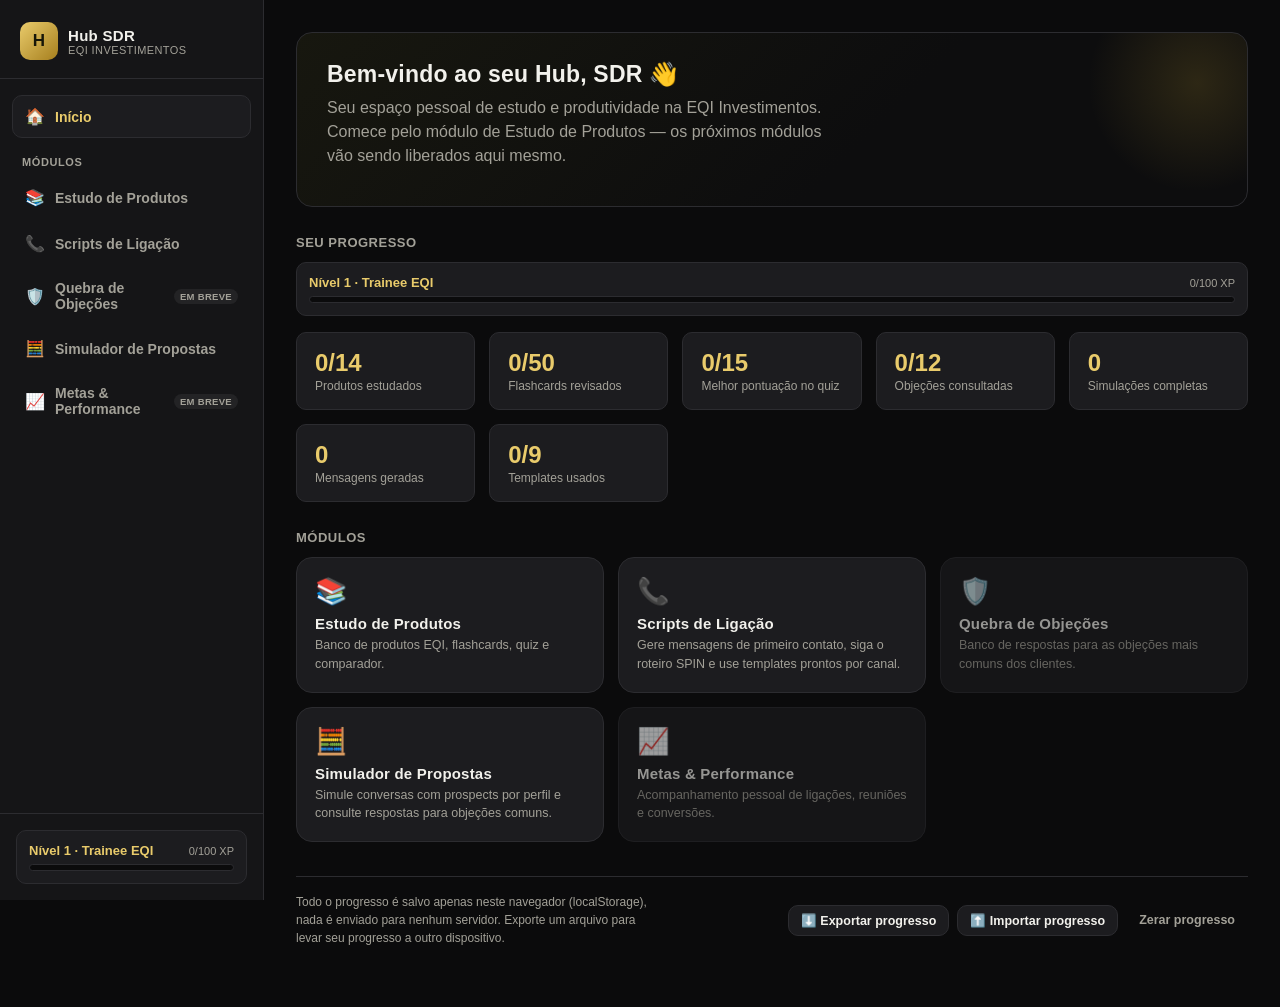
==== commit 063647bb: "Adiciona modulo Scripts de Ligacao: gerador de mensagens, roteiro SPIN e templates por canal" ====
--- a/index.html
+++ b/index.html
@@ -331,6 +331,35 @@
 .feedback-tips{font-size:13px;color:var(--color-text-muted);margin:0;padding-left:18px;}
 .feedback-tips li{margin-bottom:6px;line-height:1.5;}
 
+/* ---------- scripts de ligação ---------- */
+.form-grid{display:grid;grid-template-columns:repeat(auto-fit,minmax(180px,1fr));gap:14px;margin-bottom:18px;}
+.form-field label{display:block;font-size:11px;color:var(--color-text-muted);text-transform:uppercase;letter-spacing:.3px;margin-bottom:6px;font-weight:700;}
+.form-field select, .form-field input[type="text"]{
+  width:100%;background:var(--color-surface);border:1px solid var(--color-border);color:var(--color-text);
+  padding:10px 12px;border-radius:var(--radius-md);font-size:13.5px;font-family:inherit;
+}
+.form-field select:focus, .form-field input[type="text"]:focus{outline:none;border-color:var(--color-gold-dark);}
+
+.mensagem-output{
+  background:var(--color-surface);border:1px solid var(--color-gold-dark);border-radius:var(--radius-lg);
+  padding:18px 20px;margin-bottom:16px;font-size:14.5px;line-height:1.6;white-space:pre-wrap;
+}
+
+.spin-etapas{display:flex;flex-direction:column;gap:12px;}
+.spin-etapa{
+  background:var(--color-surface);border:1px solid var(--color-border);border-radius:var(--radius-lg);
+  padding:16px 18px;display:flex;gap:14px;
+}
+.spin-etapa-num{
+  width:34px;height:34px;border-radius:50%;flex-shrink:0;
+  background:linear-gradient(135deg,var(--color-gold-light),var(--color-gold-dark));
+  display:flex;align-items:center;justify-content:center;font-weight:800;color:#161608;font-size:15px;
+}
+.spin-etapa-body h3{font-size:14.5px;margin-bottom:8px;}
+.spin-etapa-body ul{margin:0;padding-left:18px;}
+.spin-etapa-body li{margin-bottom:5px;line-height:1.5;font-size:13px;color:var(--color-text-muted);}
+.pc-details .btn{margin-top:4px;}
+
 /* ---------- toasts ---------- */
 .toast-container{position:fixed;bottom:20px;right:20px;z-index:100;display:flex;flex-direction:column;gap:10px;}
 .toast{
@@ -412,8 +441,8 @@
   { id:'dashboard', label:'Início', icon:'🏠', status:'active', group:null },
   { id:'produtos', label:'Estudo de Produtos', icon:'📚', status:'active', group:'Módulos',
     desc:'Banco de produtos EQI, flashcards, quiz e comparador.' },
-  { id:'scripts', label:'Scripts de Ligação', icon:'📞', status:'soon', group:'Módulos',
-    desc:'Roteiros de abertura, apresentação e fechamento de ligações.' },
+  { id:'scripts', label:'Scripts de Ligação', icon:'📞', status:'active', group:'Módulos',
+    desc:'Gere mensagens de primeiro contato, siga o roteiro SPIN e use templates prontos por canal.' },
   { id:'objecoes', label:'Quebra de Objeções', icon:'🛡️', status:'soon', group:'Módulos',
     desc:'Banco de respostas para as objeções mais comuns dos clientes.' },
   { id:'simulador', label:'Simulador de Propostas', icon:'🧮', status:'active', group:'Módulos',
@@ -443,6 +472,8 @@
     objecoesConsultadas: [],
     simulacoesCompletas: 0,
     simulacaoMelhorMedia: 0,
+    mensagensGeradas: 0,
+    templatesUsados: [],
   };
 }
 
@@ -605,6 +636,7 @@
   dashboard: renderDashboard,
   produtos: renderProdutosModule,
   simulador: renderSimuladorModule,
+  scripts: renderScriptsModule,
 };
 
 function renderSidebarNav(){
@@ -677,6 +709,7 @@
   const totalProdutos = PRODUTOS.length;
   const totalFlashcards = FLASHCARDS_TODOS.length;
   const totalObjecoes = OBJECOES.length;
+  const totalTemplates = SCRIPT_TEMPLATES.length;
   return `
     <div class="stat-card">
       <div class="stat-value">${APP_STATE.produtosVistos.length}/${totalProdutos}</div>
@@ -697,6 +730,14 @@
     <div class="stat-card">
       <div class="stat-value">${APP_STATE.simulacoesCompletas}</div>
       <div class="stat-label">Simulações completas</div>
+    </div>
+    <div class="stat-card">
+      <div class="stat-value">${APP_STATE.mensagensGeradas}</div>
+      <div class="stat-label">Mensagens geradas</div>
+    </div>
+    <div class="stat-card">
+      <div class="stat-value">${APP_STATE.templatesUsados.length}/${totalTemplates}</div>
+      <div class="stat-label">Templates usados</div>
     </div>
   `;
 }
@@ -1724,6 +1765,376 @@
   });
 }
 
+/* ==========================================================================
+   MÓDULO: SCRIPTS DE LIGAÇÃO — DADOS
+   ========================================================================== */
+const SCRIPTS_CANAIS = [
+  { id:'whatsapp', label:'WhatsApp', icon:'💬' },
+  { id:'linkedin', label:'LinkedIn', icon:'💼' },
+  { id:'ligacao', label:'Ligação', icon:'📞' },
+];
+
+const FAIXAS_ETARIAS = [
+  { id:'jovem', label:'Até 30 anos', tom:'casual' },
+  { id:'adulto', label:'31 a 50 anos', tom:'neutro' },
+  { id:'senior', label:'Acima de 50 anos', tom:'formal' },
+];
+
+// Trechos combináveis por canal + tom (definido pela faixa etária). {nome} é
+// substituído pelo nome do lead (ou removido, se não informado).
+const MSG_ABERTURAS = {
+  whatsapp: {
+    casual: ['Oi{nome}, tudo bem?', 'E aí{nome}, tudo certo?', 'Oi{nome}! Passando rapidinho por aqui.'],
+    neutro: ['Olá{nome}, tudo bem?', 'Oi{nome}, boa tarde!', 'Olá{nome}, como vai?'],
+    formal: ['Olá{nome}, boa tarde.', 'Prezado(a){nome}, tudo bem?', 'Olá{nome}, espero que esteja bem.'],
+  },
+  linkedin: {
+    casual: ['Oi{nome}, tudo bem?', 'Olá{nome}! Vi seu perfil por aqui.'],
+    neutro: ['Olá{nome}, tudo bem?', 'Olá{nome}, obrigado por aceitar a conexão.'],
+    formal: ['Prezado(a){nome}, tudo bem?', 'Olá{nome}, é um prazer me conectar com você.'],
+  },
+  ligacao: {
+    casual: ['Oi{nome}, tudo bem? Aqui é da EQI Investimentos.', 'Opa{nome}, tudo certo? Falo da EQI.'],
+    neutro: ['Olá{nome}, tudo bem? Meu nome é [seu nome], da EQI Investimentos.', 'Boa tarde{nome}, aqui é da EQI Investimentos.'],
+    formal: ['Boa tarde{nome}, meu nome é [seu nome], consultor da EQI Investimentos.', 'Prezado(a){nome}, boa tarde. Falo em nome da EQI Investimentos.'],
+  },
+};
+
+const MSG_GANCHOS_PERFIL = {
+  conservador: [
+    'Trabalho ajudando pessoas a colocar o dinheiro pra render com segurança, sem abrir mão da tranquilidade.',
+    'Ajudo investidores que preferem opções seguras, com garantia, a terem uma rentabilidade melhor que a poupança.',
+    'Costumo ajudar quem quer proteger o patrimônio e ainda assim ganhar mais que a poupança.',
+  ],
+  moderado: [
+    'Ajudo investidores a comparar onde o dinheiro rende mais, sem abrir mão de um equilíbrio entre segurança e retorno.',
+    'Trabalho com quem já investe um pouco e quer diversificar de forma mais inteligente.',
+    'Costumo ajudar pessoas a organizar a carteira buscando mais rentabilidade sem virar a mesa pro risco.',
+  ],
+  arrojado: [
+    'Ajudo investidores que buscam rentabilidade acima da média a terem acesso a produtos que o banco não oferece.',
+    'Trabalho com quem quer ir além do CDI e está disposto a estudar oportunidades mais estratégicas.',
+    'Costumo apresentar oportunidades pra quem já entende de investimentos e busca mais retorno.',
+  ],
+};
+
+const MSG_GATILHO_CONECTORES = [
+  'Vi que {gatilho} e lembrei de você.',
+  'Reparei que {gatilho}, por isso te chamei.',
+  'Percebi que {gatilho} — faz sentido a gente conversar sobre isso.',
+];
+
+const MSG_FECHAMENTOS = {
+  whatsapp: {
+    casual: ['Bora bater um papo rápido essa semana? 😊', 'Topa uma call de 10 minutinhos?'],
+    neutro: ['Topa batermos um papo rápido essa semana?', 'Faz sentido eu te passar mais informações?'],
+    formal: ['Teria disponibilidade para uma breve conversa esta semana?', 'Posso lhe encaminhar mais informações a respeito?'],
+  },
+  linkedin: {
+    casual: ['Bora trocar uma ideia rapidinho?', 'Topa um bate-papo de 15 minutos?'],
+    neutro: ['Podemos marcar uma conversa rápida essa semana?', 'Faz sentido agendarmos 15 minutos essa semana?'],
+    formal: ['Seria possível agendarmos uma breve conversa esta semana?', 'Fico à disposição para agendarmos uma conversa quando for conveniente.'],
+  },
+  ligacao: {
+    casual: ['Consegue falar 5 minutinhos agora ou prefere que eu ligue depois?', 'Tem 5 minutos pra gente conversar rapidinho?'],
+    neutro: ['Você teria uns minutos agora, ou prefere que eu retorne em outro horário?', 'Posso te tomar 5 minutos agora?'],
+    formal: ['O(a) senhor(a) teria disponibilidade de alguns minutos agora, ou prefere que eu retorne em outro momento?', 'Haveria um melhor momento para conversarmos com mais calma?'],
+  },
+};
+
+function escolherAleatorio(arr){ return arr[Math.floor(Math.random() * arr.length)]; }
+
+function inserirNome(template, nome){
+  return template.replace('{nome}', nome && nome.trim() ? ` ${nome.trim()}` : '');
+}
+
+function gerarMensagem({ canal, perfil, nome, gatilho, faixaEtaria }){
+  const faixa = FAIXAS_ETARIAS.find(f => f.id === faixaEtaria) || FAIXAS_ETARIAS[1];
+  const tom = faixa.tom;
+  const abertura = inserirNome(escolherAleatorio(MSG_ABERTURAS[canal][tom]), nome);
+  const gancho = escolherAleatorio(MSG_GANCHOS_PERFIL[perfil]);
+  const fechamento = escolherAleatorio(MSG_FECHAMENTOS[canal][tom]);
+
+  let partes = [abertura, gancho];
+  if(gatilho && gatilho.trim()){
+    partes.push(escolherAleatorio(MSG_GATILHO_CONECTORES).replace('{gatilho}', gatilho.trim()));
+  }
+  partes.push(fechamento);
+  return partes.join(' ');
+}
+
+/* ---------- roteiro SPIN ---------- */
+const ROTEIRO_SPIN = [
+  { etapa:'Abertura', icone:'👋', frases:[
+      'Boa tarde, tudo bem? Meu nome é [seu nome], consultor de investimentos da EQI. Você tem 5 minutinhos?',
+      'Oi, aqui é da EQI Investimentos. Vi que você tem interesse em investimentos — posso te tomar alguns minutos?',
+    ]},
+  { etapa:'Situação', icone:'🔍', frases:[
+      'Me conta rapidinho: hoje como você organiza seus investimentos?',
+      'Você já investe em algo hoje, ou está começando agora?',
+      'Como você costuma decidir onde colocar seu dinheiro atualmente?',
+    ]},
+  { etapa:'Problema', icone:'⚠️', frases:[
+      'E o que mais te incomoda ou preocupa em relação a isso hoje?',
+      'Alguma coisa te deixou insatisfeito com o que você tem hoje?',
+      'O que você sente que está faltando na sua estratégia atual?',
+    ]},
+  { etapa:'Implicação', icone:'📉', frases:[
+      'Se isso continuar assim, como você acha que impacta seus objetivos no longo prazo?',
+      'Isso te preocupa pensando em algo como aposentadoria ou um objetivo maior?',
+      'Já parou pra pensar quanto isso pode estar custando pra você ao longo dos anos?',
+    ]},
+  { etapa:'Necessidade', icone:'🎯', frases:[
+      'Se eu te mostrasse uma forma de resolver isso sem abrir mão da segurança, faria sentido pra você?',
+      'Seria útil se eu te apresentasse opções que já resolvem esse ponto?',
+      'O que precisaria acontecer pra você se sentir mais tranquilo com seus investimentos?',
+    ]},
+  { etapa:'Fechamento', icone:'✅', frases:[
+      'Faz sentido eu te enviar uma proposta com base no que conversamos?',
+      'Podemos marcar 15 minutos essa semana pra eu te mostrar em detalhes?',
+      'Posso já te ajudar a dar o primeiro passo agora mesmo?',
+    ]},
+];
+
+/* ---------- templates por canal ---------- */
+const SCRIPT_TEMPLATES = [
+  { id:'tpl-wpp-1', canal:'whatsapp', titulo:'Primeira mensagem — abordagem direta',
+    texto:'Oi {nome}, tudo bem? Meu nome é [seu nome], consultor de investimentos aqui da EQI. Vi que você pode ter interesse em fazer o dinheiro render mais — posso te mandar uma ideia rápida de como funciona? Sem compromisso nenhum.' },
+  { id:'tpl-wpp-2', canal:'whatsapp', titulo:'Follow-up depois de indicação',
+    texto:'Oi {nome}, tudo bem? Aqui é [seu nome], da EQI Investimentos. O(a) [nome de quem indicou] comentou que vocês tinham conversado sobre investimentos e me passou seu contato. Posso te enviar algumas ideias rápidas com base no que você busca?' },
+  { id:'tpl-wpp-3', canal:'whatsapp', titulo:'Retomando contato depois de um tempo',
+    texto:'Oi {nome}, tudo bem? Faz um tempo que a gente não troca uma ideia sobre seus investimentos. Surgiram algumas oportunidades interessantes ultimamente — topa eu te atualizar rapidinho?' },
+  { id:'tpl-li-1', canal:'linkedin', titulo:'Convite de conexão personalizado',
+    texto:'Olá {nome}, tudo bem? Trabalho com assessoria de investimentos na EQI e gostaria muito de me conectar. Acompanho seu perfil e acredito que podemos trocar boas ideias sobre o mercado.' },
+  { id:'tpl-li-2', canal:'linkedin', titulo:'Mensagem após aceitar conexão',
+    texto:'Oi {nome}, obrigado por aceitar a conexão! Trabalho ajudando pessoas a organizarem melhor os investimentos, buscando mais rentabilidade sem abrir mão da segurança. Faz sentido batermos um papo rápido essa semana?' },
+  { id:'tpl-li-3', canal:'linkedin', titulo:'Follow-up de conteúdo/artigo',
+    texto:'Oi {nome}, vi que você interagiu com um conteúdo sobre investimentos recentemente. Trabalho na EQI ajudando investidores a entenderem melhor as opções do mercado — posso te mandar uma ideia rápida sobre o assunto?' },
+  { id:'tpl-lig-1', canal:'ligacao', titulo:'Abertura de ligação fria',
+    texto:'Boa tarde {nome}, tudo bem? Meu nome é [seu nome], sou consultor de investimentos da EQI. Estou ligando porque ajudamos investidores a organizar melhor o dinheiro buscando mais rentabilidade — você teria 5 minutinhos agora, ou prefere que eu retorne em outro horário?' },
+  { id:'tpl-lig-2', canal:'ligacao', titulo:'Abertura de ligação com indicação',
+    texto:'Boa tarde {nome}, tudo bem? Aqui é [seu nome], da EQI Investimentos. O(a) [nome de quem indicou] me passou seu contato e comentou que vocês já haviam conversado sobre investimentos. Você teria alguns minutos agora pra gente trocar uma ideia?' },
+  { id:'tpl-lig-3', canal:'ligacao', titulo:'Retomada de ligação (lead que sumiu)',
+    texto:'Boa tarde {nome}, tudo bem? Faz um tempo que conversamos sobre seus investimentos aqui na EQI. Surgiram algumas novidades que acho que fazem sentido pro seu perfil — você teria uns minutinhos agora?' },
+];
+
+/* ---------- copiar para a área de transferência ---------- */
+function copiarTexto(texto){
+  const fallback = () => {
+    const ta = document.createElement('textarea');
+    ta.value = texto;
+    ta.style.position = 'fixed';
+    ta.style.left = '-9999px';
+    document.body.appendChild(ta);
+    ta.select();
+    try{ document.execCommand('copy'); }catch(e){ /* nada mais a fazer */ }
+    ta.remove();
+  };
+  if(navigator.clipboard && navigator.clipboard.writeText){
+    navigator.clipboard.writeText(texto).catch(fallback);
+  } else {
+    fallback();
+  }
+  showToast('Copiado para a área de transferência!');
+}
+
+/* ==========================================================================
+   MÓDULO: SCRIPTS DE LIGAÇÃO — RENDER
+   ========================================================================== */
+let scriptsSubView = 'gerador';
+let geradorForm = { canal:'whatsapp', perfil:'conservador', faixaEtaria:'adulto', nome:'', gatilho:'' };
+let mensagemGerada = '';
+let templatesFiltro = { canal:'Todos' };
+const TEMPLATES_CANAIS_FILTRO = ['Todos', ...SCRIPTS_CANAIS.map(c => c.label)];
+
+function renderScriptsModule(container){
+  container.innerHTML = `
+    <div class="module-header">
+      <h1>📞 Scripts de Ligação</h1>
+      <p>Gere mensagens de primeiro contato, siga o roteiro SPIN durante a ligação e adapte templates prontos por canal.</p>
+    </div>
+    <div class="disclaimer">Mensagens geradas por combinação de modelos locais (sem IA) — revise sempre antes de enviar, ajustando ao seu estilo.</div>
+    <div class="subtabs" id="scriptsSubtabs">
+      <button class="subtab-btn" data-sub="gerador">Gerador de Mensagem</button>
+      <button class="subtab-btn" data-sub="roteiro">Roteiro SPIN</button>
+      <button class="subtab-btn" data-sub="templates">Templates por Canal</button>
+    </div>
+    <div id="scriptsSubcontent"></div>
+  `;
+  document.querySelectorAll('#scriptsSubtabs [data-sub]').forEach(btn => {
+    btn.addEventListener('click', () => {
+      scriptsSubView = btn.dataset.sub;
+      renderScriptsSubView();
+    });
+  });
+  renderScriptsSubView();
+}
+
+function renderScriptsSubView(){
+  document.querySelectorAll('#scriptsSubtabs [data-sub]').forEach(btn => {
+    btn.classList.toggle('active', btn.dataset.sub === scriptsSubView);
+  });
+  const el = document.getElementById('scriptsSubcontent');
+  if(scriptsSubView === 'gerador') renderGerador(el);
+  else if(scriptsSubView === 'roteiro') renderRoteiroSpin(el);
+  else if(scriptsSubView === 'templates') renderTemplatesCanal(el);
+}
+
+/* ---------- GERADOR DE MENSAGEM ---------- */
+function atualizarGeradorForm(){
+  geradorForm.canal = document.getElementById('fCanal').value;
+  geradorForm.perfil = document.getElementById('fPerfil').value;
+  geradorForm.faixaEtaria = document.getElementById('fFaixa').value;
+  geradorForm.nome = document.getElementById('fNome').value;
+  geradorForm.gatilho = document.getElementById('fGatilho').value;
+}
+
+function renderGerador(container){
+  container.innerHTML = `
+    <div class="form-grid">
+      <div class="form-field">
+        <label for="fCanal">Canal</label>
+        <select id="fCanal">${SCRIPTS_CANAIS.map(c => `<option value="${c.id}" ${geradorForm.canal === c.id ? 'selected' : ''}>${c.icon} ${c.label}</option>`).join('')}</select>
+      </div>
+      <div class="form-field">
+        <label for="fPerfil">Perfil do lead</label>
+        <select id="fPerfil">${PROSPECT_PERFIS.map(p => `<option value="${p.id}" ${geradorForm.perfil === p.id ? 'selected' : ''}>${p.icon} ${p.label}</option>`).join('')}</select>
+      </div>
+      <div class="form-field">
+        <label for="fFaixa">Faixa etária</label>
+        <select id="fFaixa">${FAIXAS_ETARIAS.map(f => `<option value="${f.id}" ${geradorForm.faixaEtaria === f.id ? 'selected' : ''}>${f.label}</option>`).join('')}</select>
+      </div>
+      <div class="form-field">
+        <label for="fNome">Nome do lead (opcional)</label>
+        <input type="text" id="fNome" placeholder="ex: Ana" value="${geradorForm.nome}" />
+      </div>
+      <div class="form-field" style="grid-column:1/-1;">
+        <label for="fGatilho">Gatilho de interesse (opcional)</label>
+        <input type="text" id="fGatilho" placeholder="ex: baixou nosso material sobre Tesouro Direto" value="${geradorForm.gatilho}" />
+      </div>
+    </div>
+    <div class="flashcard-controls" style="justify-content:flex-start;margin-bottom:16px;">
+      <button class="btn btn-primary" id="gerarMsgBtn">✨ Gerar mensagem</button>
+    </div>
+    <div id="mensagemWrap"></div>
+  `;
+
+  document.getElementById('fCanal').addEventListener('change', atualizarGeradorForm);
+  document.getElementById('fPerfil').addEventListener('change', atualizarGeradorForm);
+  document.getElementById('fFaixa').addEventListener('change', atualizarGeradorForm);
+  document.getElementById('fNome').addEventListener('input', atualizarGeradorForm);
+  document.getElementById('fGatilho').addEventListener('input', atualizarGeradorForm);
+
+  document.getElementById('gerarMsgBtn').addEventListener('click', gerarNovaMensagem);
+
+  if(mensagemGerada) renderMensagemGerada();
+}
+
+function gerarNovaMensagem(){
+  mensagemGerada = gerarMensagem(geradorForm);
+  APP_STATE.mensagensGeradas++;
+  saveState();
+  addXP(5, 'gerou uma mensagem de primeiro contato');
+  renderMensagemGerada();
+}
+
+function renderMensagemGerada(){
+  const wrap = document.getElementById('mensagemWrap');
+  if(!wrap) return;
+  wrap.innerHTML = `
+    <div class="mensagem-output">${mensagemGerada}</div>
+    <div class="flashcard-controls" style="justify-content:flex-start;">
+      <button class="btn btn-secondary" id="copiarMsgBtn">📋 Copiar mensagem</button>
+      <button class="btn btn-ghost" id="regerarMsgBtn">🔀 Gerar outra variação</button>
+    </div>
+  `;
+  document.getElementById('copiarMsgBtn').addEventListener('click', () => copiarTexto(mensagemGerada));
+  document.getElementById('regerarMsgBtn').addEventListener('click', gerarNovaMensagem);
+}
+
+/* ---------- ROTEIRO SPIN ---------- */
+function renderRoteiroSpin(container){
+  container.innerHTML = `
+    <div class="spin-etapas">
+      ${ROTEIRO_SPIN.map((etapa, i) => `
+        <div class="spin-etapa">
+          <div class="spin-etapa-num">${etapa.icone}</div>
+          <div class="spin-etapa-body">
+            <h3>${i + 1}. ${etapa.etapa}</h3>
+            <ul>${etapa.frases.map(f => `<li>"${f}"</li>`).join('')}</ul>
+          </div>
+        </div>
+      `).join('')}
+    </div>
+  `;
+}
+
+/* ---------- TEMPLATES POR CANAL ---------- */
+function renderTemplatesCanal(container){
+  container.innerHTML = `
+    <div class="toolbar" id="tplFiltros"></div>
+    <div class="card-grid" id="tplGrid"></div>
+  `;
+  document.getElementById('tplFiltros').innerHTML = TEMPLATES_CANAIS_FILTRO.map(label => `
+    <button class="filter-chip ${templatesFiltro.canal === label ? 'active' : ''}" data-canal="${label}">${label}</button>
+  `).join('');
+  document.getElementById('tplFiltros').querySelectorAll('[data-canal]').forEach(btn => {
+    btn.addEventListener('click', () => {
+      templatesFiltro.canal = btn.dataset.canal;
+      renderTemplatesCanal(container);
+    });
+  });
+  renderTplGrid();
+}
+
+function renderTplGrid(){
+  const grid = document.getElementById('tplGrid');
+  const filtrados = SCRIPT_TEMPLATES.filter(t => {
+    if(templatesFiltro.canal === 'Todos') return true;
+    const canalInfo = SCRIPTS_CANAIS.find(c => c.id === t.canal);
+    return canalInfo && canalInfo.label === templatesFiltro.canal;
+  });
+
+  grid.innerHTML = filtrados.map(t => {
+    const canalInfo = SCRIPTS_CANAIS.find(c => c.id === t.canal);
+    return `
+      <div class="product-card" data-id="${t.id}">
+        <div class="pc-top">
+          <h3>${t.titulo}</h3>
+          <span class="tag tag-categoria">${canalInfo.icon} ${canalInfo.label}</span>
+        </div>
+        <div class="pc-details">
+          <div class="pc-row">
+            <div class="pc-row-label">Modelo</div>
+            <div class="pc-row-value">${t.texto}</div>
+          </div>
+          <button class="btn btn-secondary btn-sm" data-copy-id="${t.id}">📋 Copiar modelo</button>
+        </div>
+        <div class="pc-toggle-hint">Clique para ver o modelo completo</div>
+      </div>
+    `;
+  }).join('');
+
+  grid.querySelectorAll('.product-card').forEach(card => {
+    card.addEventListener('click', () => {
+      card.classList.toggle('expanded');
+    });
+  });
+  grid.querySelectorAll('[data-copy-id]').forEach(btn => {
+    btn.addEventListener('click', (e) => {
+      e.stopPropagation();
+      const id = btn.dataset.copyId;
+      const tpl = SCRIPT_TEMPLATES.find(t => t.id === id);
+      copiarTexto(tpl.texto);
+      if(!APP_STATE.templatesUsados.includes(id)){
+        APP_STATE.templatesUsados.push(id);
+        saveState();
+        addXP(3, 'usou um template pronto');
+      }
+    });
+  });
+}
+
 /* ============================
    INICIALIZAÇÃO
    ============================ */
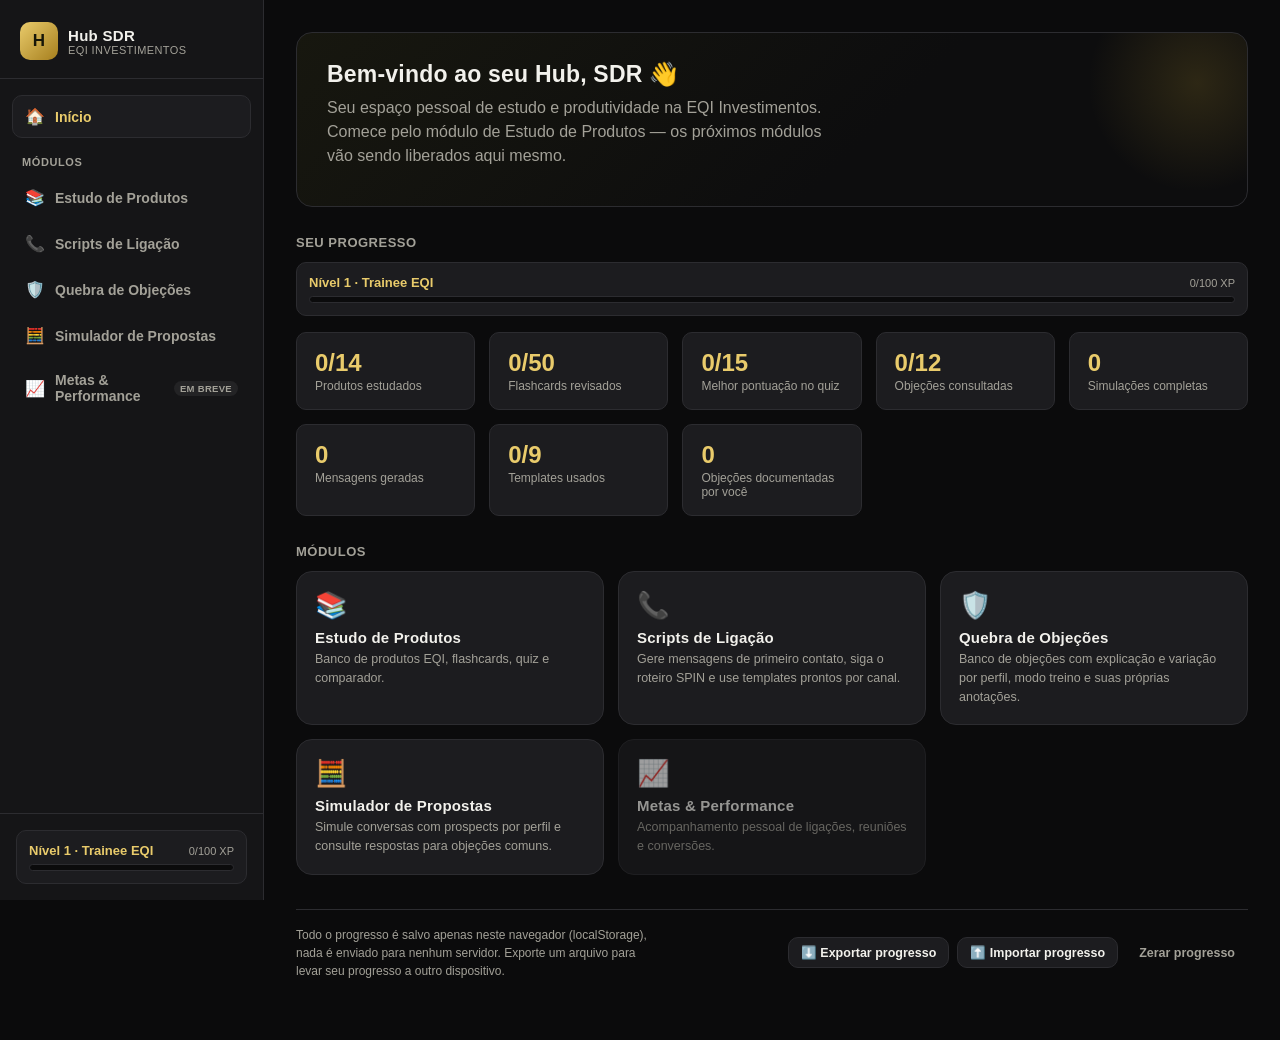
==== commit f60f7d47: "Adiciona modulo Quebra de Objecoes: banco enriquecido com variacoes por perfil, modo treino e anotac" ====
--- a/index.html
+++ b/index.html
@@ -443,8 +443,8 @@
     desc:'Banco de produtos EQI, flashcards, quiz e comparador.' },
   { id:'scripts', label:'Scripts de Ligação', icon:'📞', status:'active', group:'Módulos',
     desc:'Gere mensagens de primeiro contato, siga o roteiro SPIN e use templates prontos por canal.' },
-  { id:'objecoes', label:'Quebra de Objeções', icon:'🛡️', status:'soon', group:'Módulos',
-    desc:'Banco de respostas para as objeções mais comuns dos clientes.' },
+  { id:'objecoes', label:'Quebra de Objeções', icon:'🛡️', status:'active', group:'Módulos',
+    desc:'Banco de objeções com explicação e variação por perfil, modo treino e suas próprias anotações.' },
   { id:'simulador', label:'Simulador de Propostas', icon:'🧮', status:'active', group:'Módulos',
     desc:'Simule conversas com prospects por perfil e consulte respostas para objeções comuns.' },
   { id:'metas', label:'Metas & Performance', icon:'📈', status:'soon', group:'Módulos',
@@ -474,6 +474,7 @@
     simulacaoMelhorMedia: 0,
     mensagensGeradas: 0,
     templatesUsados: [],
+    minhasObjecoes: [],
   };
 }
 
@@ -637,6 +638,7 @@
   produtos: renderProdutosModule,
   simulador: renderSimuladorModule,
   scripts: renderScriptsModule,
+  objecoes: renderObjecoesModule,
 };
 
 function renderSidebarNav(){
@@ -738,6 +740,10 @@
     <div class="stat-card">
       <div class="stat-value">${APP_STATE.templatesUsados.length}/${totalTemplates}</div>
       <div class="stat-label">Templates usados</div>
+    </div>
+    <div class="stat-card">
+      <div class="stat-value">${APP_STATE.minhasObjecoes.length}</div>
+      <div class="stat-label">Objeções documentadas por você</div>
     </div>
   `;
 }
@@ -1423,29 +1429,101 @@
 
 const OBJECOES = [
   { id:'obj-gerente', categoria:'Status quo', objecao:'Já tenho gerente no banco, não preciso de mais ninguém.',
-    resposta:'Ótimo que você já tem alguém acompanhando! A ideia não é substituir, é complementar: no banco, o gerente costuma oferecer só os produtos daquela instituição. Na EQI você tem acesso a múltiplas instituições e produtos, com assessoria sem o conflito de interesse de "vender o produto do próprio banco".' },
+    resposta:'Ótimo que você já tem alguém acompanhando! A ideia não é substituir, é complementar: no banco, o gerente costuma oferecer só os produtos daquela instituição. Na EQI você tem acesso a múltiplas instituições e produtos, com assessoria sem o conflito de interesse de "vender o produto do próprio banco".',
+    porque:'Valida o vínculo existente em vez de atacá-lo, e reposiciona a EQI como complemento — não substituição — reduzindo a resistência natural à mudança.',
+    variacoes:{
+      conservador:'Ótimo que você já tem alguém de confiança acompanhando! A diferença é que aqui você tem acesso a produtos com garantia do FGC de várias instituições, não só uma — o que na prática aumenta sua segurança, não diminui.',
+      moderado:'Faz sentido manter o gerente. A ideia aqui é você comparar: às vezes só de ver lado a lado já vale a pena, sem trocar nada agora.',
+      arrojado:'Perfeito, mantenha o gerente pro dia a dia. Aqui a ideia é te dar acesso a produtos mais sofisticados que o banco geralmente não oferece pro seu perfil.',
+    } },
   { id:'obj-confianca', categoria:'Confiança', objecao:'Não confio em corretora.',
-    resposta:'Entendo a preocupação. Corretoras são fiscalizadas pela CVM e pelo Banco Central, assim como os bancos. Seu dinheiro fica custodiado em seu nome na B3 (a bolsa), não na corretora — ou seja, mesmo que a corretora tivesse problemas, os ativos continuam seus.' },
+    resposta:'Entendo a preocupação. Corretoras são fiscalizadas pela CVM e pelo Banco Central, assim como os bancos. Seu dinheiro fica custodiado em seu nome na B3 (a bolsa), não na corretora — ou seja, mesmo que a corretora tivesse problemas, os ativos continuam seus.',
+    porque:'Usa fatos verificáveis (regulação CVM/Bacen, custódia na B3) para substituir a desconfiança por informação concreta, sem soar defensivo.',
+    variacoes:{
+      conservador:'Entendo — segurança é o mais importante pra você. Seu dinheiro fica custodiado na B3 no seu nome, o mesmo sistema usado por todos os bancos grandes.',
+      moderado:'Faz sentido questionar. Posso te mostrar como funciona a custódia na B3, pra você comparar com o que já conhece do banco.',
+      arrojado:'Justo desconfiar. Vale lembrar que as maiores gestoras e fundos do país operam via corretoras — é o mesmo sistema, só com mais opções de produto.',
+    } },
   { id:'obj-golpe', categoria:'Confiança', objecao:'Isso é golpe?',
-    resposta:'Ótimo que você desconfie, é sinal de cuidado! A EQI é regulamentada pela CVM (Comissão de Valores Mobiliários), registro público que dá pra conferir no site da CVM. Todo o patrimônio fica custodiado na B3, no seu CPF, não na empresa.' },
+    resposta:'Ótimo que você desconfie, é sinal de cuidado! A EQI é regulamentada pela CVM (Comissão de Valores Mobiliários), registro público que dá pra conferir no site da CVM. Todo o patrimônio fica custodiado na B3, no seu CPF, não na empresa.',
+    porque:'Elogia a cautela do prospect (gera empatia) antes de apresentar a prova de regulamentação, o que reduz a defensividade dele.',
+    variacoes:{
+      conservador:'Que bom que você desconfia, é exatamente o tipo de cuidado que recomendo. Pode conferir o registro da EQI direto no site da CVM antes de qualquer decisão.',
+      moderado:'Faz sentido checar. Te mando o link do registro na CVM agora mesmo, assim você confirma por conta própria.',
+      arrojado:'Ótimo você validar isso. A CVM regula o mercado todo, inclusive as gestoras que você já deve conhecer — é o mesmo ecossistema.',
+    } },
   { id:'obj-sem-dinheiro', categoria:'Recursos', objecao:'Não tenho dinheiro agora.',
-    resposta:'Sem problema! Vários produtos aceitam aportes a partir de valores baixos — dá pra começar pequeno e ir aumentando com o tempo. Posso te mostrar opções que cabem no seu momento atual, sem compromisso de valor alto agora.' },
+    resposta:'Sem problema! Vários produtos aceitam aportes a partir de valores baixos — dá pra começar pequeno e ir aumentando com o tempo. Posso te mostrar opções que cabem no seu momento atual, sem compromisso de valor alto agora.',
+    porque:'Remove a barreira de valor mínimo alto, mostrando que dá pra começar pequeno — isso reduz o risco percebido de compromisso.',
+    variacoes:{
+      conservador:'Sem problema, dá pra começar com um valor pequeno só pra você sentir segurança antes de aportar mais.',
+      moderado:'Sem problema, dá pra começar pequeno e ir comparando com o que você já tem.',
+      arrojado:'Sem problema, dá pra começar com pouco e escalar conforme você for validando os resultados.',
+    } },
   { id:'obj-pensar', categoria:'Adiamento', objecao:'Preciso pensar.',
-    resposta:'Faz todo sentido, é uma decisão sua. Só pra te ajudar melhor: ficou alguma dúvida específica em aberto, ou algum receio que eu possa esclarecer agora? Às vezes uma informação a mais já resolve.' },
+    resposta:'Faz todo sentido, é uma decisão sua. Só pra te ajudar melhor: ficou alguma dúvida específica em aberto, ou algum receio que eu possa esclarecer agora? Às vezes uma informação a mais já resolve.',
+    porque:'Não empurra a decisão; investiga se existe uma dúvida específica escondida atrás do "preciso pensar", que é frequentemente uma objeção não verbalizada.',
+    variacoes:{
+      conservador:'Sem pressa nenhuma. Ficou alguma dúvida sobre a segurança ou garantia que eu possa esclarecer agora?',
+      moderado:'Claro, é uma decisão sua. Ficou alguma dúvida na comparação que eu possa ajudar a resolver?',
+      arrojado:'Tranquilo. Ficou alguma dúvida sobre o potencial de retorno ou o risco que eu possa detalhar melhor?',
+    } },
   { id:'obj-rendendo-bem', categoria:'Status quo', objecao:'Meu dinheiro já está rendendo bem onde está.',
-    resposta:'Que bom que está rendendo! Posso te mostrar uma comparação rápida entre o que você tem hoje e as opções daqui, só pra você decidir com mais informação na mão — sem compromisso nenhum.' },
+    resposta:'Que bom que está rendendo! Posso te mostrar uma comparação rápida entre o que você tem hoje e as opções daqui, só pra você decidir com mais informação na mão — sem compromisso nenhum.',
+    porque:'Não desafia a percepção do prospect; oferece uma comparação objetiva para ele mesmo concluir se vale a pena mudar.',
+    variacoes:{
+      conservador:'Que bom! Posso te mostrar uma opção igualmente segura, só pra comparar se realmente compensa mudar.',
+      moderado:'Ótimo. Vale a pena comparar números lado a lado — às vezes a diferença surpreende.',
+      arrojado:'Legal. Mas será que não existe algo rendendo ainda mais pro seu perfil? Vale a pena comparar.',
+    } },
   { id:'obj-medo-risco', categoria:'Aversão a risco', objecao:'Investimento é arriscado, prefiro não mexer no que já tenho.',
-    resposta:'Entendo a preocupação com risco. Nem todo investimento é arriscado — existem opções com garantia do FGC, tão seguras quanto a poupança, mas com rentabilidade melhor. Posso te mostrar essas alternativas mais conservadoras primeiro.' },
+    resposta:'Entendo a preocupação com risco. Nem todo investimento é arriscado — existem opções com garantia do FGC, tão seguras quanto a poupança, mas com rentabilidade melhor. Posso te mostrar essas alternativas mais conservadoras primeiro.',
+    porque:'Desfaz a generalização "investimento = risco" trazendo uma opção segura como ponte, sem forçar o prospect para produtos mais arrojados.',
+    variacoes:{
+      conservador:'Faz sentido esse cuidado. Existem opções com garantia do FGC, tão seguras quanto a poupança — posso te mostrar essas primeiro.',
+      moderado:'Entendo. Dá pra montar uma carteira com a maior parte em opções seguras e só uma parte pequena buscando mais retorno.',
+      arrojado:'Entendo o cuidado, mas hoje ficar só no seguro também tem custo — o de deixar retorno na mesa. Posso te mostrar o equilíbrio ideal.',
+    } },
   { id:'obj-taxa', categoria:'Preço', objecao:'Vocês cobram taxa? Não quero pagar mais por isso.',
-    resposta:'Boa pergunta. Na EQI a assessoria de investimentos não tem custo direto para o cliente na maioria dos produtos — a remuneração acontece de forma transparente, e posso te mostrar exatamente como funciona antes de você decidir qualquer coisa.' },
+    resposta:'Boa pergunta. Na EQI a assessoria de investimentos não tem custo direto para o cliente na maioria dos produtos — a remuneração acontece de forma transparente, e posso te mostrar exatamente como funciona antes de você decidir qualquer coisa.',
+    porque:'Antecipa a objeção de custo com transparência total, o que constrói confiança antes mesmo de ser questionado a fundo.',
+    variacoes:{
+      conservador:'Boa pergunta. Posso te mostrar exatamente como funciona antes de qualquer decisão, sem letra miúda.',
+      moderado:'Justo perguntar. Te mostro a comparação de custo com o que você já tem hoje.',
+      arrojado:'Faz sentido questionar custo x retorno. Te mostro os números pra você decidir com clareza.',
+    } },
   { id:'obj-ja-perdi', categoria:'Experiência negativa', objecao:'Já perdi dinheiro investindo antes, não quero mais.',
-    resposta:'Sinto muito que isso tenha acontecido. Pode me contar um pouco o que rolou? Muitas vezes o problema não foi investir, foi o produto errado pro perfil da pessoa. Podemos montar algo bem mais alinhado ao que você busca hoje.' },
+    resposta:'Sinto muito que isso tenha acontecido. Pode me contar um pouco o que rolou? Muitas vezes o problema não foi investir, foi o produto errado pro perfil da pessoa. Podemos montar algo bem mais alinhado ao que você busca hoje.',
+    porque:'Acolhe a experiência negativa antes de qualquer argumento de venda — pular essa etapa geralmente faz o prospect se fechar de vez.',
+    variacoes:{
+      conservador:'Sinto muito. Isso reforça ainda mais a importância de começar por opções com garantia — posso te mostrar essas.',
+      moderado:'Entendo a frustração. Vamos entender o que rolou pra montar algo mais alinhado ao seu perfil real.',
+      arrojado:'Entendo. Perda mal calculada é diferente de risco calculado — posso te mostrar a diferença.',
+    } },
   { id:'obj-nao-entendo', categoria:'Falta de conhecimento', objecao:'Não entendo nada de investimento.',
-    resposta:'Sem problema, é exatamente pra isso que estou aqui. Vou explicar em uma linguagem simples, sem "economês", e você só avança no que fizer sentido pra você.' },
+    resposta:'Sem problema, é exatamente pra isso que estou aqui. Vou explicar em uma linguagem simples, sem "economês", e você só avança no que fizer sentido pra você.',
+    porque:'Remove a barreira de conhecimento técnico assumindo a responsabilidade de explicar, o que reduz a insegurança do prospect.',
+    variacoes:{
+      conservador:'Sem problema, vou explicar em passos simples, sem pressa, focando primeiro na parte de segurança.',
+      moderado:'Sem problema, vou te explicar comparando com o que você já conhece, fica mais fácil.',
+      arrojado:'Sem problema, posso ir direto aos pontos técnicos que mais importam pro seu perfil, sem enrolação.',
+    } },
   { id:'obj-vou-pesquisar', categoria:'Adiamento', objecao:'Vou pesquisar mais e te procuro depois.',
-    resposta:'Combinado! Posso te mandar um material rápido pra você olhar com calma? E se surgir alguma dúvida nesse meio tempo, é só me chamar — não precisa esperar "ter certeza" de tudo pra conversarmos de novo.' },
+    resposta:'Combinado! Posso te mandar um material rápido pra você olhar com calma? E se surgir alguma dúvida nesse meio tempo, é só me chamar — não precisa esperar "ter certeza" de tudo pra conversarmos de novo.',
+    porque:'Não tenta impedir a pesquisa (o que geraria resistência); em vez disso, se oferece como recurso disponível durante esse processo.',
+    variacoes:{
+      conservador:'Combinado. Te mando um material com foco em segurança e garantias pra você pesquisar com calma.',
+      moderado:'Combinado. Te mando uma comparação pra facilitar sua pesquisa.',
+      arrojado:'Combinado. Te mando dados e histórico de rentabilidade pra sua pesquisa ser mais completa.',
+    } },
   { id:'obj-conjuge', categoria:'Decisão compartilhada', objecao:'Meu marido/esposa cuida disso, preciso falar com ele(a) antes.',
-    resposta:'Super comum, e faz sentido decidirem juntos. Que tal eu te mandar um resumo simples pra vocês conversarem, ou, se preferir, posso explicar pros dois numa call rápida?' },
+    resposta:'Super comum, e faz sentido decidirem juntos. Que tal eu te mandar um resumo simples pra vocês conversarem, ou, se preferir, posso explicar pros dois numa call rápida?',
+    porque:'Reconhece a decisão compartilhada como legítima em vez de tentar contorná-la, e oferece um formato prático pra facilitar o alinhamento do casal.',
+    variacoes:{
+      conservador:'Faz todo sentido decidirem juntos algo tão importante. Posso mandar um resumo simples focado em segurança pra vocês conversarem.',
+      moderado:'Faz sentido. Te mando uma comparação pra vocês avaliarem juntos.',
+      arrojado:'Faz sentido alinhar. Te mando os números de rentabilidade pra vocês decidirem com dados.',
+    } },
 ];
 
 const OBJECOES_CATEGORIAS = ['Todas', ...Array.from(new Set(OBJECOES.map(o => o.categoria)))];
@@ -2135,6 +2213,310 @@
   });
 }
 
+/* ==========================================================================
+   MÓDULO: QUEBRA DE OBJEÇÕES — RENDER
+   Reaproveita o array OBJECOES e o contador APP_STATE.objecoesConsultadas
+   já usados no módulo Simulador de Propostas.
+   ========================================================================== */
+let objecoesModView = 'banco';
+let objecoesBancoFiltro = { busca:'', categoria:'Todas' };
+let treinoState = { deck:[], index:0, revelado:false };
+let minhasObjecoesForm = { objecao:'', resposta:'' };
+
+function renderObjecoesModule(container){
+  container.innerHTML = `
+    <div class="module-header">
+      <h1>🛡️ Quebra de Objeções</h1>
+      <p>Domine as objeções mais comuns, treine sua resposta e documente as que você mesmo ouve na prática.</p>
+    </div>
+    <div class="disclaimer">Conteúdo simplificado para estudo — use como ponto de partida e adapte ao seu estilo e ao momento de cada conversa.</div>
+    <div class="subtabs" id="objecoesModSubtabs">
+      <button class="subtab-btn" data-sub="banco">Banco de Objeções</button>
+      <button class="subtab-btn" data-sub="treino">Modo Treino</button>
+      <button class="subtab-btn" data-sub="minhas">Minhas Objeções</button>
+    </div>
+    <div id="objecoesModSubcontent"></div>
+  `;
+  document.querySelectorAll('#objecoesModSubtabs [data-sub]').forEach(btn => {
+    btn.addEventListener('click', () => {
+      objecoesModView = btn.dataset.sub;
+      renderObjecoesModSubView();
+    });
+  });
+  renderObjecoesModSubView();
+}
+
+function renderObjecoesModSubView(){
+  document.querySelectorAll('#objecoesModSubtabs [data-sub]').forEach(btn => {
+    btn.classList.toggle('active', btn.dataset.sub === objecoesModView);
+  });
+  const el = document.getElementById('objecoesModSubcontent');
+  if(objecoesModView === 'banco') renderBancoObjecoes(el);
+  else if(objecoesModView === 'treino') renderTreinoObjecoes(el);
+  else if(objecoesModView === 'minhas') renderMinhasObjecoes(el);
+}
+
+/* ---------- BANCO DE OBJEÇÕES (enriquecido) ---------- */
+function renderBancoObjecoes(container){
+  container.innerHTML = `
+    <div class="toolbar">
+      <input type="text" class="search-input" id="objBancoBusca" placeholder="Buscar objeção (ex: golpe, gerente, preço...)" value="${objecoesBancoFiltro.busca}" />
+    </div>
+    <div class="toolbar" id="objBancoFiltros"></div>
+    <div class="card-grid" id="objBancoGrid"></div>
+  `;
+  document.getElementById('objBancoFiltros').innerHTML = OBJECOES_CATEGORIAS.map(cat => `
+    <button class="filter-chip ${objecoesBancoFiltro.categoria === cat ? 'active' : ''}" data-cat="${cat}">${cat}</button>
+  `).join('');
+  document.getElementById('objBancoFiltros').querySelectorAll('[data-cat]').forEach(btn => {
+    btn.addEventListener('click', () => {
+      objecoesBancoFiltro.categoria = btn.dataset.cat;
+      renderBancoObjecoes(container);
+    });
+  });
+  document.getElementById('objBancoBusca').addEventListener('input', (e) => {
+    objecoesBancoFiltro.busca = e.target.value;
+    renderObjBancoGrid();
+  });
+  renderObjBancoGrid();
+}
+
+function marcarObjecaoConsultada(id, xpMotivo, xpValor){
+  if(!APP_STATE.objecoesConsultadas.includes(id)){
+    APP_STATE.objecoesConsultadas.push(id);
+    saveState();
+    addXP(xpValor || 2, xpMotivo || 'consultou uma objeção');
+    return true;
+  }
+  return false;
+}
+
+function renderObjBancoGrid(){
+  const grid = document.getElementById('objBancoGrid');
+  const termo = objecoesBancoFiltro.busca.trim().toLowerCase();
+  const filtradas = OBJECOES.filter(o => {
+    const matchCat = objecoesBancoFiltro.categoria === 'Todas' || o.categoria === objecoesBancoFiltro.categoria;
+    const matchBusca = !termo || o.objecao.toLowerCase().includes(termo) || o.categoria.toLowerCase().includes(termo) || o.resposta.toLowerCase().includes(termo);
+    return matchCat && matchBusca;
+  });
+
+  if(filtradas.length === 0){
+    grid.innerHTML = `<div class="empty-state">Nenhuma objeção encontrada para essa busca.</div>`;
+    return;
+  }
+
+  grid.innerHTML = filtradas.map(o => `
+    <div class="product-card" data-id="${o.id}">
+      <div class="pc-top">
+        <h3>"${o.objecao}"</h3>
+        <span class="tag tag-categoria">${o.categoria}</span>
+      </div>
+      <div class="pc-details">
+        <div class="pc-row">
+          <div class="pc-row-label">Resposta sugerida</div>
+          <div class="pc-row-value" id="objResposta-${o.id}">${o.resposta}</div>
+        </div>
+        <div class="pc-row">
+          <div class="pc-row-label">Por que funciona</div>
+          <div class="pc-row-value">${o.porque}</div>
+        </div>
+        <div class="pc-row">
+          <div class="pc-row-label">Adaptar para o perfil do lead</div>
+          <div class="toolbar" style="margin-bottom:0;" data-obj-id="${o.id}">
+            ${PROSPECT_PERFIS.map(p => `<button class="filter-chip" data-perfil-btn="${p.id}">${p.icon} ${p.label}</button>`).join('')}
+          </div>
+        </div>
+      </div>
+      <div class="pc-toggle-hint">Clique para ver a resposta completa</div>
+    </div>
+  `).join('');
+
+  grid.querySelectorAll('.product-card').forEach(card => {
+    card.addEventListener('click', () => {
+      card.classList.toggle('expanded');
+      if(card.classList.contains('expanded')){
+        marcarObjecaoConsultada(card.dataset.id, 'consultou uma objeção');
+      }
+    });
+  });
+
+  grid.querySelectorAll('[data-perfil-btn]').forEach(btn => {
+    btn.addEventListener('click', (e) => {
+      e.stopPropagation();
+      const wrap = btn.closest('[data-obj-id]');
+      const objId = wrap.dataset.objId;
+      const obj = OBJECOES.find(o => o.id === objId);
+      const respostaEl = document.getElementById('objResposta-' + objId);
+      const jaAtivo = btn.classList.contains('active');
+      wrap.querySelectorAll('[data-perfil-btn]').forEach(b => b.classList.remove('active'));
+      if(jaAtivo){
+        respostaEl.textContent = obj.resposta;
+      } else {
+        btn.classList.add('active');
+        const perfilId = btn.dataset.perfilBtn;
+        respostaEl.textContent = (obj.variacoes && obj.variacoes[perfilId]) ? obj.variacoes[perfilId] : obj.resposta;
+      }
+    });
+  });
+}
+
+/* ---------- MODO TREINO ---------- */
+function iniciarTreinoObjecoes(){
+  treinoState = { deck: embaralhar(OBJECOES), index: 0, revelado: false };
+}
+
+function renderTreinoObjecoes(container){
+  if(treinoState.deck.length === 0) iniciarTreinoObjecoes();
+  container.innerHTML = `
+    <div class="flashcard-panel">
+      <div class="flashcard-progress" id="treinoProgress"></div>
+      <div class="flashcard-scene">
+        <div class="flashcard" id="treinoCard">
+          <div class="flashcard-inner" id="treinoInner">
+            <div class="flashcard-face flashcard-front">
+              <span class="tag tag-categoria fc-tag" id="treinoTagFront"></span>
+              <div class="fc-text" id="treinoFront"></div>
+            </div>
+            <div class="flashcard-face flashcard-back">
+              <span class="tag tag-baixo fc-tag">Resposta sugerida</span>
+              <div class="fc-text" id="treinoBack"></div>
+            </div>
+          </div>
+        </div>
+      </div>
+      <div class="flashcard-hint" id="treinoHint">Pense na sua resposta e clique no card para revelar</div>
+      <div class="flashcard-controls" id="treinoControls"></div>
+    </div>
+  `;
+  document.getElementById('treinoInner').addEventListener('click', revelarTreino);
+  document.getElementById('treinoInner').addEventListener('keydown', (e) => {
+    if(e.key === 'Enter' || e.key === ' ') revelarTreino();
+  });
+  renderTreinoConteudo();
+}
+
+function renderTreinoConteudo(){
+  const card = treinoState.deck[treinoState.index];
+  document.getElementById('treinoProgress').textContent = `Objeção ${treinoState.index + 1} de ${treinoState.deck.length}`;
+  document.getElementById('treinoTagFront').textContent = card.categoria;
+  document.getElementById('treinoFront').textContent = `"${card.objecao}"`;
+  document.getElementById('treinoBack').textContent = card.resposta;
+  document.getElementById('treinoCard').classList.remove('flipped');
+  treinoState.revelado = false;
+  document.getElementById('treinoHint').textContent = 'Pense na sua resposta e clique no card para revelar';
+  document.getElementById('treinoControls').innerHTML = '';
+}
+
+function revelarTreino(){
+  if(treinoState.revelado) return;
+  treinoState.revelado = true;
+  document.getElementById('treinoCard').classList.add('flipped');
+  document.getElementById('treinoHint').textContent = 'Você acertou o raciocínio?';
+  document.getElementById('treinoControls').innerHTML = `
+    <button class="btn btn-secondary" id="treinoErrei">❌ Não acertei</button>
+    <button class="btn btn-primary" id="treinoAcertei">✅ Acertei</button>
+  `;
+  document.getElementById('treinoErrei').addEventListener('click', () => avaliarTreino(false));
+  document.getElementById('treinoAcertei').addEventListener('click', () => avaliarTreino(true));
+}
+
+function avaliarTreino(acertou){
+  const card = treinoState.deck[treinoState.index];
+  marcarObjecaoConsultada(card.id, acertou ? 'acertou o raciocínio no treino de objeção' : 'revisou uma objeção no treino', acertou ? 5 : 2);
+  document.getElementById('treinoHint').textContent = acertou ? 'Mandou bem! 🎉' : 'Tudo bem, o importante é praticar.';
+  document.getElementById('treinoControls').innerHTML = `<button class="btn btn-primary" id="treinoProximo">Próxima objeção →</button>`;
+  document.getElementById('treinoProximo').addEventListener('click', () => {
+    treinoState.index = (treinoState.index + 1) % treinoState.deck.length;
+    renderTreinoConteudo();
+  });
+}
+
+/* ---------- MINHAS OBJEÇÕES ---------- */
+function renderMinhasObjecoes(container){
+  container.innerHTML = `
+    <div class="form-grid" style="grid-template-columns:1fr;">
+      <div class="form-field">
+        <label for="moObjecao">Objeção que você ouviu na prática</label>
+        <input type="text" id="moObjecao" placeholder="ex: Minha esposa não vai gostar dessa ideia" value="${minhasObjecoesForm.objecao}" />
+      </div>
+      <div class="form-field">
+        <label for="moResposta">Resposta que você usou (ou usaria)</label>
+        <input type="text" id="moResposta" placeholder="ex: Como você acha que ela reagiria se eu te mandasse um resumo pra conversarem juntos?" value="${minhasObjecoesForm.resposta}" />
+      </div>
+    </div>
+    <div class="flashcard-controls" style="justify-content:flex-start;margin-bottom:24px;">
+      <button class="btn btn-primary" id="salvarObjecaoBtn">💾 Salvar na minha lista</button>
+    </div>
+    <div class="section-title" style="margin-top:0;">Suas objeções documentadas</div>
+    <div class="card-grid" id="minhasObjGrid"></div>
+  `;
+  document.getElementById('moObjecao').addEventListener('input', (e) => { minhasObjecoesForm.objecao = e.target.value; });
+  document.getElementById('moResposta').addEventListener('input', (e) => { minhasObjecoesForm.resposta = e.target.value; });
+  document.getElementById('salvarObjecaoBtn').addEventListener('click', salvarMinhaObjecao);
+  renderMinhasObjGrid();
+}
+
+function salvarMinhaObjecao(){
+  const objecaoTexto = document.getElementById('moObjecao').value.trim();
+  const respostaTexto = document.getElementById('moResposta').value.trim();
+  if(objecaoTexto.length < 3 || respostaTexto.length < 3){
+    alert('Preencha a objeção e a resposta (mínimo de 3 caracteres cada) antes de salvar.');
+    return;
+  }
+  APP_STATE.minhasObjecoes.push({
+    id: 'custom-' + Date.now(),
+    objecao: objecaoTexto,
+    resposta: respostaTexto,
+    criadaEm: new Date().toISOString(),
+  });
+  saveState();
+  addXP(3, 'documentou uma objeção nova');
+  minhasObjecoesForm = { objecao:'', resposta:'' };
+  renderMinhasObjecoes(document.getElementById('objecoesModSubcontent'));
+}
+
+function removerMinhaObjecao(id){
+  if(!confirm('Remover essa objeção da sua lista?')) return;
+  APP_STATE.minhasObjecoes = APP_STATE.minhasObjecoes.filter(o => o.id !== id);
+  saveState();
+  refreshXPWidgets();
+  renderMinhasObjGrid();
+}
+
+function renderMinhasObjGrid(){
+  const grid = document.getElementById('minhasObjGrid');
+  if(APP_STATE.minhasObjecoes.length === 0){
+    grid.innerHTML = `<div class="empty-state">Você ainda não documentou nenhuma objeção. Registre acima as que você ouve na prática.</div>`;
+    return;
+  }
+  grid.innerHTML = [...APP_STATE.minhasObjecoes].reverse().map(o => `
+    <div class="product-card" data-id="${o.id}">
+      <div class="pc-top">
+        <h3>"${o.objecao}"</h3>
+        <span class="tag tag-categoria">Minha anotação</span>
+      </div>
+      <div class="pc-details">
+        <div class="pc-row">
+          <div class="pc-row-label">Resposta usada</div>
+          <div class="pc-row-value">${o.resposta}</div>
+        </div>
+        <button class="btn btn-ghost btn-sm" data-remove-id="${o.id}">🗑️ Remover</button>
+      </div>
+      <div class="pc-toggle-hint">Clique para ver detalhes</div>
+    </div>
+  `).join('');
+
+  grid.querySelectorAll('.product-card').forEach(card => {
+    card.addEventListener('click', () => card.classList.toggle('expanded'));
+  });
+  grid.querySelectorAll('[data-remove-id]').forEach(btn => {
+    btn.addEventListener('click', (e) => {
+      e.stopPropagation();
+      removerMinhaObjecao(btn.dataset.removeId);
+    });
+  });
+}
+
 /* ============================
    INICIALIZAÇÃO
    ============================ */
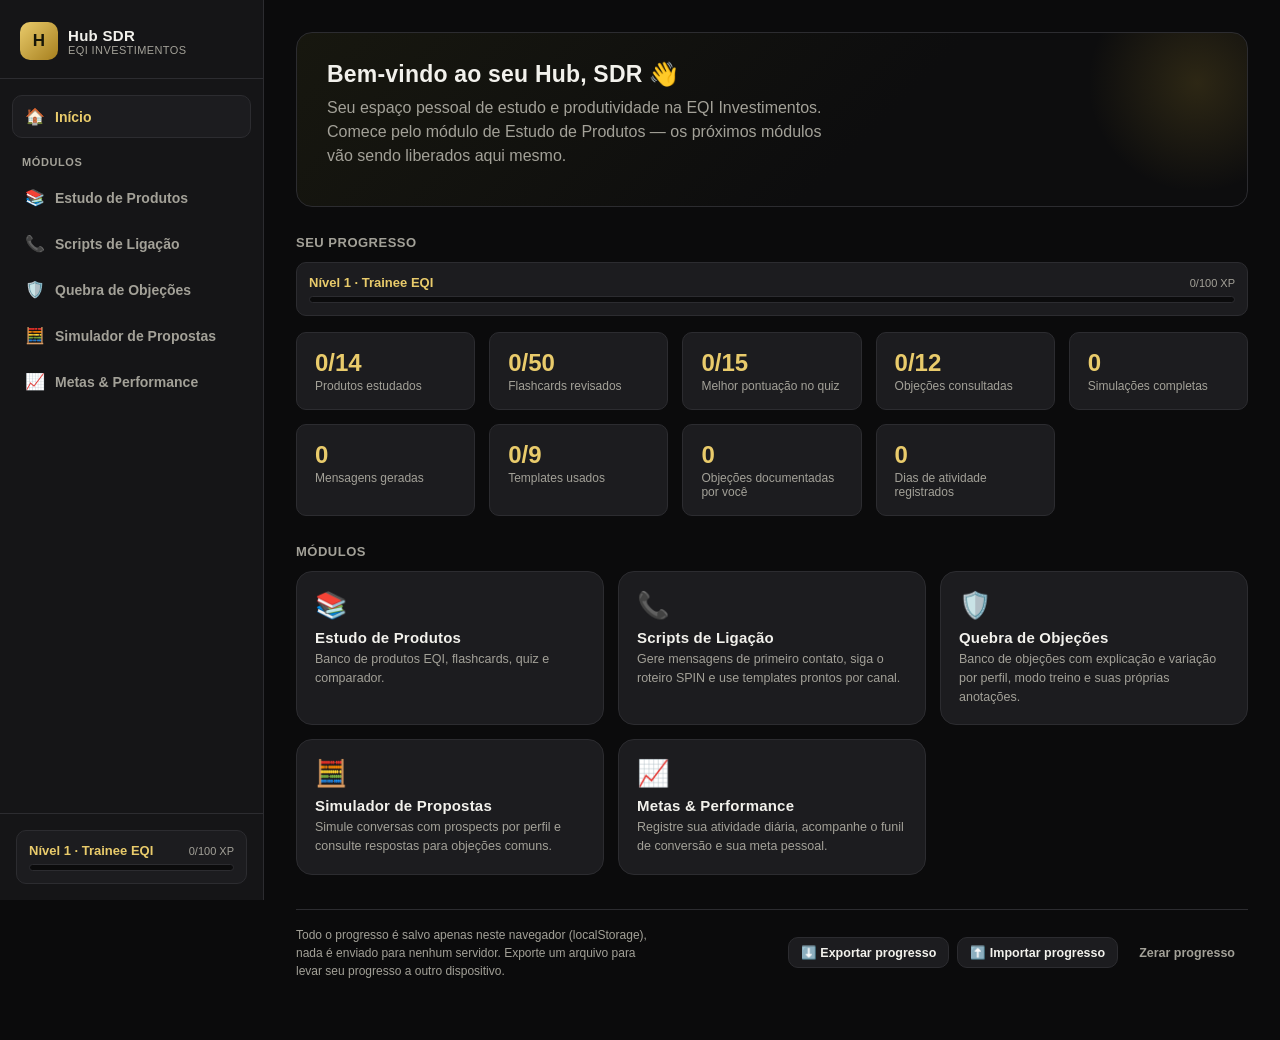
==== commit 80ae31ad: "Adiciona modulo Metas e Performance: registro diario, funil de conversao, grafico de atividade e met" ====
--- a/index.html
+++ b/index.html
@@ -334,11 +334,12 @@
 /* ---------- scripts de ligação ---------- */
 .form-grid{display:grid;grid-template-columns:repeat(auto-fit,minmax(180px,1fr));gap:14px;margin-bottom:18px;}
 .form-field label{display:block;font-size:11px;color:var(--color-text-muted);text-transform:uppercase;letter-spacing:.3px;margin-bottom:6px;font-weight:700;}
-.form-field select, .form-field input[type="text"]{
+.form-field select, .form-field input[type="text"], .form-field input[type="number"], .form-field input[type="date"]{
   width:100%;background:var(--color-surface);border:1px solid var(--color-border);color:var(--color-text);
   padding:10px 12px;border-radius:var(--radius-md);font-size:13.5px;font-family:inherit;
-}
-.form-field select:focus, .form-field input[type="text"]:focus{outline:none;border-color:var(--color-gold-dark);}
+  color-scheme:dark;
+}
+.form-field select:focus, .form-field input[type="text"]:focus, .form-field input[type="number"]:focus, .form-field input[type="date"]:focus{outline:none;border-color:var(--color-gold-dark);}
 
 .mensagem-output{
   background:var(--color-surface);border:1px solid var(--color-gold-dark);border-radius:var(--radius-lg);
@@ -359,6 +360,44 @@
 .spin-etapa-body ul{margin:0;padding-left:18px;}
 .spin-etapa-body li{margin-bottom:5px;line-height:1.5;font-size:13px;color:var(--color-text-muted);}
 .pc-details .btn{margin-top:4px;}
+
+/* ---------- metas & performance ---------- */
+.funil-etapas{display:flex;flex-direction:column;gap:6px;margin-bottom:26px;}
+.funil-etapa{background:var(--color-surface);border:1px solid var(--color-border);border-radius:var(--radius-md);padding:12px 16px;}
+.funil-etapa-header{display:flex;justify-content:space-between;align-items:baseline;margin-bottom:8px;}
+.funil-etapa-label{font-size:12.5px;color:var(--color-text-muted);font-weight:600;}
+.funil-etapa-valor{font-size:17px;font-weight:800;color:var(--color-text);}
+.funil-barra-track{height:22px;background:var(--color-bg);border-radius:4px;overflow:hidden;border:1px solid var(--color-border);}
+.funil-barra-fill{height:100%;border-radius:0 4px 4px 0;transition:width .4s ease;}
+.funil-conversao{font-size:11px;color:var(--color-text-muted);text-align:center;padding:2px 0;}
+.funil-conversao strong{color:var(--color-gold-light);font-weight:700;}
+
+.chart-card{background:var(--color-surface);border:1px solid var(--color-border);border-radius:var(--radius-lg);padding:18px 20px;position:relative;}
+.chart-card h3{font-size:14px;margin-bottom:16px;color:var(--color-text-muted);font-weight:700;}
+.bar-chart-scroll{overflow-x:auto;overflow-y:visible;padding-top:40px;}
+.bar-chart{display:flex;align-items:flex-end;gap:2px;height:170px;position:relative;padding-bottom:26px;min-width:100%;}
+.bar-col{
+  display:flex;flex-direction:column;align-items:center;justify-content:flex-end;
+  width:22px;flex-shrink:0;height:100%;position:relative;
+  background:none;border:none;padding:0;font:inherit;cursor:pointer;
+}
+.bar-mark{width:100%;max-width:22px;min-height:2px;background:var(--color-gold);border-radius:4px 4px 0 0;transition:filter .15s;}
+.bar-col:hover .bar-mark, .bar-col:focus .bar-mark{filter:brightness(1.3);}
+.bar-col:focus{outline:none;}
+.bar-col:focus-visible .bar-mark{outline:2px solid var(--color-gold-light);outline-offset:2px;}
+.bar-axis-label{position:absolute;bottom:-22px;left:50%;transform:translateX(-50%);font-size:9px;color:var(--color-text-muted);white-space:nowrap;}
+.chart-tooltip{
+  position:absolute;transform:translate(-50%,calc(-100% - 8px));
+  background:var(--color-bg-alt);border:1px solid var(--color-gold-dark);color:var(--color-text);
+  font-size:12px;padding:6px 10px;border-radius:var(--radius-sm);pointer-events:none;white-space:nowrap;
+  z-index:5;box-shadow:var(--shadow-card);
+}
+.chart-tooltip .ct-valor{color:var(--color-gold-light);font-weight:800;}
+
+.meta-meter{background:var(--color-surface);border:1px solid var(--color-border);border-radius:var(--radius-lg);padding:20px 22px;}
+.meta-meter-top{display:flex;justify-content:space-between;align-items:baseline;margin-bottom:10px;gap:12px;flex-wrap:wrap;}
+.meta-meter-label{font-size:13.5px;font-weight:700;}
+.meta-meter-pct{font-size:14px;color:var(--color-gold-light);font-weight:800;}
 
 /* ---------- toasts ---------- */
 .toast-container{position:fixed;bottom:20px;right:20px;z-index:100;display:flex;flex-direction:column;gap:10px;}
@@ -447,8 +486,8 @@
     desc:'Banco de objeções com explicação e variação por perfil, modo treino e suas próprias anotações.' },
   { id:'simulador', label:'Simulador de Propostas', icon:'🧮', status:'active', group:'Módulos',
     desc:'Simule conversas com prospects por perfil e consulte respostas para objeções comuns.' },
-  { id:'metas', label:'Metas & Performance', icon:'📈', status:'soon', group:'Módulos',
-    desc:'Acompanhamento pessoal de ligações, reuniões e conversões.' },
+  { id:'metas', label:'Metas & Performance', icon:'📈', status:'active', group:'Módulos',
+    desc:'Registre sua atividade diária, acompanhe o funil de conversão e sua meta pessoal.' },
 ];
 
 /* ============================
@@ -475,6 +514,8 @@
     mensagensGeradas: 0,
     templatesUsados: [],
     minhasObjecoes: [],
+    registrosAtividade: [],
+    metaPessoal: null,
   };
 }
 
@@ -639,6 +680,7 @@
   simulador: renderSimuladorModule,
   scripts: renderScriptsModule,
   objecoes: renderObjecoesModule,
+  metas: renderMetasModule,
 };
 
 function renderSidebarNav(){
@@ -744,6 +786,10 @@
     <div class="stat-card">
       <div class="stat-value">${APP_STATE.minhasObjecoes.length}</div>
       <div class="stat-label">Objeções documentadas por você</div>
+    </div>
+    <div class="stat-card">
+      <div class="stat-value">${APP_STATE.registrosAtividade.length}</div>
+      <div class="stat-label">Dias de atividade registrados</div>
     </div>
   `;
 }
@@ -2517,6 +2563,522 @@
   });
 }
 
+/* ==========================================================================
+   MÓDULO: METAS & PERFORMANCE — DADOS E UTILITÁRIOS
+   ========================================================================== */
+const PERIODOS_PERFORMANCE = [
+  { id:'7d', label:'Últimos 7 dias' },
+  { id:'30d', label:'Últimos 30 dias' },
+  { id:'tudo', label:'Tudo' },
+];
+const METRICAS_ATIVIDADE = [
+  { id:'ligacoes', label:'Ligações' },
+  { id:'reunioes', label:'Reuniões' },
+  { id:'propostas', label:'Propostas' },
+  { id:'fechamentos', label:'Fechamentos' },
+];
+// Rampa ordinal de um único matiz (dourado), validada com scripts/validate_palette.js
+// (validateOrdinal, mode "dark", surface #1c1c1f): lightness monotônica, ΔL >= 0.06
+// entre etapas, contraste do extremo >= 2:1, hue único — segura pra codificar
+// a ordem das etapas do funil (ligações → fechamentos).
+const FUNIL_CORES = ['#E9CB6B', '#D4AF37', '#B89330', '#A67F1E'];
+
+function formatarDataISO(date){
+  const y = date.getFullYear();
+  const m = String(date.getMonth() + 1).padStart(2, '0');
+  const d = String(date.getDate()).padStart(2, '0');
+  return `${y}-${m}-${d}`;
+}
+function hojeISO(){ return formatarDataISO(new Date()); }
+function formatarDataBR(iso){
+  const [y, m, d] = iso.split('-');
+  return `${d}/${m}/${y}`;
+}
+
+function getRegistrosNoPeriodo(periodo){
+  if(periodo === 'tudo') return [...APP_STATE.registrosAtividade].sort((a, b) => a.data.localeCompare(b.data));
+  const dias = periodo === '7d' ? 7 : 30;
+  const limite = new Date();
+  limite.setDate(limite.getDate() - (dias - 1));
+  const limiteStr = formatarDataISO(limite);
+  return APP_STATE.registrosAtividade.filter(r => r.data >= limiteStr).sort((a, b) => a.data.localeCompare(b.data));
+}
+
+function construirSerieDiaria(periodo){
+  const hoje = new Date();
+  let inicio;
+  if(periodo === '7d'){ inicio = new Date(); inicio.setDate(inicio.getDate() - 6); }
+  else if(periodo === '30d'){ inicio = new Date(); inicio.setDate(inicio.getDate() - 29); }
+  else if(APP_STATE.registrosAtividade.length > 0){
+    const datas = APP_STATE.registrosAtividade.map(r => r.data).sort();
+    inicio = new Date(datas[0] + 'T00:00:00');
+  } else {
+    inicio = new Date();
+  }
+  const mapa = new Map(APP_STATE.registrosAtividade.map(r => [r.data, r]));
+  const serie = [];
+  const cursor = new Date(inicio);
+  const hojeStr = formatarDataISO(hoje);
+  while(formatarDataISO(cursor) <= hojeStr){
+    const chave = formatarDataISO(cursor);
+    const registro = mapa.get(chave);
+    serie.push({
+      data: chave,
+      ligacoes: registro ? registro.ligacoes : 0,
+      reunioes: registro ? registro.reunioes : 0,
+      propostas: registro ? registro.propostas : 0,
+      fechamentos: registro ? registro.fechamentos : 0,
+    });
+    cursor.setDate(cursor.getDate() + 1);
+  }
+  return serie;
+}
+
+/* ==========================================================================
+   MÓDULO: METAS & PERFORMANCE — RENDER
+   ========================================================================== */
+let metasSubView = 'registrar';
+let registroForm = { data:'', ligacoes:0, reunioes:0, propostas:0, fechamentos:0 };
+let performancePeriodo = '7d';
+let atividadeMetrica = 'ligacoes';
+let metaForm = { metrica:'ligacoes', periodo:'dia', valor:'' };
+
+function renderMetasModule(container){
+  container.innerHTML = `
+    <div class="module-header">
+      <h1>📈 Metas & Performance</h1>
+      <p>Registre sua atividade diária, acompanhe seu funil de conversão e sua meta pessoal.</p>
+    </div>
+    <div class="disclaimer">Todos os registros ficam salvos apenas neste navegador — use exportar/importar para levar seu histórico a outro dispositivo.</div>
+    <div class="subtabs" id="metasSubtabs">
+      <button class="subtab-btn" data-sub="registrar">Registrar Atividade</button>
+      <button class="subtab-btn" data-sub="performance">Performance</button>
+      <button class="subtab-btn" data-sub="meta">Minha Meta</button>
+    </div>
+    <div id="metasSubcontent"></div>
+  `;
+  document.querySelectorAll('#metasSubtabs [data-sub]').forEach(btn => {
+    btn.addEventListener('click', () => {
+      metasSubView = btn.dataset.sub;
+      renderMetasSubView();
+    });
+  });
+  renderMetasSubView();
+}
+
+function renderMetasSubView(){
+  document.querySelectorAll('#metasSubtabs [data-sub]').forEach(btn => {
+    btn.classList.toggle('active', btn.dataset.sub === metasSubView);
+  });
+  const el = document.getElementById('metasSubcontent');
+  if(metasSubView === 'registrar') renderRegistrarAtividade(el);
+  else if(metasSubView === 'performance') renderPerformance(el);
+  else if(metasSubView === 'meta') renderMinhaMeta(el);
+}
+
+/* ---------- REGISTRAR ATIVIDADE ---------- */
+function renderRegistrarAtividade(container){
+  if(!registroForm.data) registroForm.data = hojeISO();
+  container.innerHTML = `
+    <div class="form-grid">
+      <div class="form-field">
+        <label for="raData">Data</label>
+        <input type="date" id="raData" value="${registroForm.data}" />
+      </div>
+      <div class="form-field">
+        <label for="raLigacoes">Ligações feitas</label>
+        <input type="number" min="0" id="raLigacoes" value="${registroForm.ligacoes}" />
+      </div>
+      <div class="form-field">
+        <label for="raReunioes">Reuniões/apresentações</label>
+        <input type="number" min="0" id="raReunioes" value="${registroForm.reunioes}" />
+      </div>
+      <div class="form-field">
+        <label for="raPropostas">Propostas enviadas</label>
+        <input type="number" min="0" id="raPropostas" value="${registroForm.propostas}" />
+      </div>
+      <div class="form-field">
+        <label for="raFechamentos">Fechamentos</label>
+        <input type="number" min="0" id="raFechamentos" value="${registroForm.fechamentos}" />
+      </div>
+    </div>
+    <div class="flashcard-controls" style="justify-content:flex-start;margin-bottom:6px;">
+      <button class="btn btn-primary" id="salvarRegistroBtn">💾 Salvar registro do dia</button>
+    </div>
+    <p id="registroEditandoAviso" style="font-size:12px;min-height:18px;"></p>
+    <div class="section-title" style="margin-top:20px;">Seus registros</div>
+    <div id="registrosTableWrap"></div>
+  `;
+  document.getElementById('raData').addEventListener('change', (e) => {
+    registroForm.data = e.target.value;
+    carregarRegistroExistente();
+  });
+  document.getElementById('salvarRegistroBtn').addEventListener('click', salvarRegistroAtividade);
+  carregarRegistroExistente();
+  renderTabelaRegistros();
+}
+
+function carregarRegistroExistente(){
+  const existente = APP_STATE.registrosAtividade.find(r => r.data === registroForm.data);
+  const aviso = document.getElementById('registroEditandoAviso');
+  if(existente){
+    document.getElementById('raLigacoes').value = existente.ligacoes;
+    document.getElementById('raReunioes').value = existente.reunioes;
+    document.getElementById('raPropostas').value = existente.propostas;
+    document.getElementById('raFechamentos').value = existente.fechamentos;
+    if(aviso) aviso.textContent = 'Já existe um registro para essa data — salvar vai atualizar os valores.';
+  } else {
+    document.getElementById('raLigacoes').value = 0;
+    document.getElementById('raReunioes').value = 0;
+    document.getElementById('raPropostas').value = 0;
+    document.getElementById('raFechamentos').value = 0;
+    if(aviso) aviso.textContent = '';
+  }
+}
+
+function salvarRegistroAtividade(){
+  const data = document.getElementById('raData').value;
+  if(!data){
+    alert('Selecione uma data.');
+    return;
+  }
+  const ligacoes = Math.max(0, parseInt(document.getElementById('raLigacoes').value, 10) || 0);
+  const reunioes = Math.max(0, parseInt(document.getElementById('raReunioes').value, 10) || 0);
+  const propostas = Math.max(0, parseInt(document.getElementById('raPropostas').value, 10) || 0);
+  const fechamentos = Math.max(0, parseInt(document.getElementById('raFechamentos').value, 10) || 0);
+
+  const existenteIndex = APP_STATE.registrosAtividade.findIndex(r => r.data === data);
+  const eraNovo = existenteIndex === -1;
+  const registro = {
+    id: eraNovo ? ('reg-' + data) : APP_STATE.registrosAtividade[existenteIndex].id,
+    data, ligacoes, reunioes, propostas, fechamentos,
+  };
+
+  if(eraNovo){
+    APP_STATE.registrosAtividade.push(registro);
+  } else {
+    APP_STATE.registrosAtividade[existenteIndex] = registro;
+  }
+  saveState();
+
+  if(eraNovo){
+    addXP(5, 'registrou atividade do dia');
+  } else {
+    showToast('Registro atualizado.');
+  }
+
+  registroForm = { data, ligacoes, reunioes, propostas, fechamentos };
+  renderTabelaRegistros();
+  document.getElementById('registroEditandoAviso').textContent = 'Já existe um registro para essa data — salvar vai atualizar os valores.';
+}
+
+function renderTabelaRegistros(){
+  const wrap = document.getElementById('registrosTableWrap');
+  if(!wrap) return;
+  const registros = [...APP_STATE.registrosAtividade].sort((a, b) => b.data.localeCompare(a.data));
+  if(registros.length === 0){
+    wrap.innerHTML = `<div class="empty-state">Nenhum registro ainda. Use o formulário acima para começar.</div>`;
+    return;
+  }
+  wrap.innerHTML = `
+    <div class="comparador-table-wrap">
+      <table class="comparador-table">
+        <thead>
+          <tr><th>Data</th><th>Ligações</th><th>Reuniões</th><th>Propostas</th><th>Fechamentos</th><th></th></tr>
+        </thead>
+        <tbody>
+          ${registros.map(r => `
+            <tr>
+              <td>${formatarDataBR(r.data)}</td>
+              <td>${r.ligacoes}</td>
+              <td>${r.reunioes}</td>
+              <td>${r.propostas}</td>
+              <td>${r.fechamentos}</td>
+              <td>
+                <button class="btn btn-ghost btn-sm" data-editar="${r.data}">✏️ Editar</button>
+                <button class="btn btn-ghost btn-sm" data-excluir="${r.id}">🗑️</button>
+              </td>
+            </tr>
+          `).join('')}
+        </tbody>
+      </table>
+    </div>
+  `;
+  wrap.querySelectorAll('[data-editar]').forEach(btn => {
+    btn.addEventListener('click', () => {
+      registroForm.data = btn.dataset.editar;
+      document.getElementById('raData').value = registroForm.data;
+      carregarRegistroExistente();
+      window.scrollTo({ top: 0, behavior: 'smooth' });
+    });
+  });
+  wrap.querySelectorAll('[data-excluir]').forEach(btn => {
+    btn.addEventListener('click', () => {
+      if(!confirm('Excluir esse registro?')) return;
+      APP_STATE.registrosAtividade = APP_STATE.registrosAtividade.filter(r => r.id !== btn.dataset.excluir);
+      saveState();
+      renderTabelaRegistros();
+    });
+  });
+}
+
+/* ---------- PERFORMANCE (funil + gráfico + KPIs) ---------- */
+function renderPerformance(container){
+  container.innerHTML = `
+    <div class="toolbar" id="periodoFiltros"></div>
+    <div id="performanceConteudo"></div>
+  `;
+  document.getElementById('periodoFiltros').innerHTML = PERIODOS_PERFORMANCE.map(p => `
+    <button class="filter-chip ${performancePeriodo === p.id ? 'active' : ''}" data-periodo="${p.id}">${p.label}</button>
+  `).join('');
+  document.getElementById('periodoFiltros').querySelectorAll('[data-periodo]').forEach(btn => {
+    btn.addEventListener('click', () => {
+      performancePeriodo = btn.dataset.periodo;
+      renderPerformance(container);
+    });
+  });
+  renderPerformanceConteudo();
+}
+
+function renderPerformanceConteudo(){
+  const el = document.getElementById('performanceConteudo');
+  const registros = getRegistrosNoPeriodo(performancePeriodo);
+
+  if(registros.length === 0){
+    el.innerHTML = `<div class="empty-state">Nenhum registro de atividade nesse período. Registre seus dias na aba "Registrar Atividade".</div>`;
+    return;
+  }
+
+  const totais = registros.reduce((acc, r) => {
+    acc.ligacoes += r.ligacoes; acc.reunioes += r.reunioes; acc.propostas += r.propostas; acc.fechamentos += r.fechamentos;
+    return acc;
+  }, { ligacoes:0, reunioes:0, propostas:0, fechamentos:0 });
+
+  const etapas = [
+    { label:'Ligações', valor: totais.ligacoes },
+    { label:'Reuniões', valor: totais.reunioes },
+    { label:'Propostas', valor: totais.propostas },
+    { label:'Fechamentos', valor: totais.fechamentos },
+  ];
+
+  const melhorDia = [...registros].sort((a, b) => (b.fechamentos - a.fechamentos) || (b.ligacoes - a.ligacoes))[0];
+  const taxaGeral = totais.ligacoes > 0 ? Math.round((totais.fechamentos / totais.ligacoes) * 100) : 0;
+
+  el.innerHTML = `
+    <div class="stat-grid" style="margin-bottom:26px;">
+      <div class="stat-card">
+        <div class="stat-value">${totais.ligacoes}</div>
+        <div class="stat-label">Ligações no período</div>
+      </div>
+      <div class="stat-card">
+        <div class="stat-value">${taxaGeral}%</div>
+        <div class="stat-label">Taxa de conversão geral</div>
+      </div>
+      <div class="stat-card">
+        <div class="stat-value">${formatarDataBR(melhorDia.data)}</div>
+        <div class="stat-label">Melhor dia (${melhorDia.fechamentos} fechamento${melhorDia.fechamentos === 1 ? '' : 's'})</div>
+      </div>
+    </div>
+
+    <div class="section-title" style="margin-top:0;">Funil de conversão</div>
+    <div class="funil-etapas" id="funilEtapas"></div>
+
+    <div class="section-title">Atividade ao longo do tempo</div>
+    <div class="toolbar" id="metricaFiltros"></div>
+    <div class="chart-card">
+      <h3 id="chartTitulo"></h3>
+      <div class="bar-chart-scroll">
+        <div class="bar-chart" id="atividadeChart"></div>
+      </div>
+      <div class="chart-tooltip" id="chartTooltip" hidden></div>
+    </div>
+  `;
+
+  const base = etapas[0].valor || 1;
+  const funilEl = document.getElementById('funilEtapas');
+  funilEl.innerHTML = etapas.map((etapa, i) => {
+    const pct = Math.min(100, Math.round((etapa.valor / base) * 100));
+    const conversaoTexto = i > 0
+      ? `<div class="funil-conversao">${etapas[i - 1].valor > 0 ? Math.round((etapa.valor / etapas[i - 1].valor) * 100) : 0}% converteram de "${etapas[i - 1].label}" para "${etapa.label}"</div>`
+      : '';
+    return `
+      ${conversaoTexto}
+      <div class="funil-etapa">
+        <div class="funil-etapa-header">
+          <span class="funil-etapa-label">${etapa.label}</span>
+          <span class="funil-etapa-valor">${etapa.valor}</span>
+        </div>
+        <div class="funil-barra-track">
+          <div class="funil-barra-fill" style="width:${pct}%; background:${FUNIL_CORES[i]};"></div>
+        </div>
+      </div>
+    `;
+  }).join('');
+
+  document.getElementById('metricaFiltros').innerHTML = METRICAS_ATIVIDADE.map(m => `
+    <button class="filter-chip ${atividadeMetrica === m.id ? 'active' : ''}" data-metrica="${m.id}">${m.label}</button>
+  `).join('');
+  document.getElementById('metricaFiltros').querySelectorAll('[data-metrica]').forEach(btn => {
+    btn.addEventListener('click', () => {
+      atividadeMetrica = btn.dataset.metrica;
+      renderGraficoAtividade();
+    });
+  });
+
+  renderGraficoAtividade();
+}
+
+function renderGraficoAtividade(){
+  const serie = construirSerieDiaria(performancePeriodo);
+  const metricaInfo = METRICAS_ATIVIDADE.find(m => m.id === atividadeMetrica);
+  const periodoInfo = PERIODOS_PERFORMANCE.find(p => p.id === performancePeriodo);
+  document.querySelectorAll('#metricaFiltros [data-metrica]').forEach(btn => {
+    btn.classList.toggle('active', btn.dataset.metrica === atividadeMetrica);
+  });
+  document.getElementById('chartTitulo').textContent = `${metricaInfo.label} — ${periodoInfo.label.toLowerCase()}`;
+
+  const chart = document.getElementById('atividadeChart');
+  const valores = serie.map(s => s[atividadeMetrica]);
+  const maxValor = Math.max(...valores, 1);
+  const stride = serie.length <= 8 ? 1 : (serie.length <= 31 ? 5 : Math.ceil(serie.length / 8));
+
+  chart.innerHTML = serie.map((ponto, i) => {
+    const valor = ponto[atividadeMetrica];
+    const alturaPct = Math.max(2, Math.round((valor / maxValor) * 100));
+    const mostrarLabel = i % stride === 0 || i === serie.length - 1;
+    const [, m, d] = ponto.data.split('-');
+    const labelCurto = `${d}/${m}`;
+    return `
+      <button type="button" class="bar-col" data-data="${ponto.data}" data-valor="${valor}" data-label="${labelCurto}">
+        <div class="bar-mark" style="height:${alturaPct}%;"></div>
+        ${mostrarLabel ? `<span class="bar-axis-label">${labelCurto}</span>` : ''}
+      </button>
+    `;
+  }).join('');
+
+  chart.querySelectorAll('.bar-col').forEach(bar => {
+    bar.addEventListener('mouseenter', () => mostrarTooltipBarra(bar));
+    bar.addEventListener('focus', () => mostrarTooltipBarra(bar));
+    bar.addEventListener('mouseleave', esconderTooltipBarra);
+    bar.addEventListener('blur', esconderTooltipBarra);
+  });
+}
+
+function mostrarTooltipBarra(bar){
+  const tooltip = document.getElementById('chartTooltip');
+  const chart = document.getElementById('atividadeChart');
+  const chartRect = chart.getBoundingClientRect();
+  const barRect = bar.getBoundingClientRect();
+  const metricaInfo = METRICAS_ATIVIDADE.find(m => m.id === atividadeMetrica);
+  tooltip.innerHTML = '';
+  const valorSpan = document.createElement('span');
+  valorSpan.className = 'ct-valor';
+  valorSpan.textContent = bar.dataset.valor;
+  tooltip.appendChild(valorSpan);
+  tooltip.appendChild(document.createTextNode(` ${metricaInfo.label.toLowerCase()} · ${bar.dataset.label}`));
+  tooltip.style.left = (barRect.left - chartRect.left + barRect.width / 2) + 'px';
+  tooltip.style.top = (barRect.top - chartRect.top) + 'px';
+  tooltip.hidden = false;
+}
+function esconderTooltipBarra(){
+  document.getElementById('chartTooltip').hidden = true;
+}
+
+/* ---------- MINHA META ---------- */
+function renderMinhaMeta(container){
+  if(APP_STATE.metaPessoal){
+    metaForm = { ...APP_STATE.metaPessoal };
+  }
+  container.innerHTML = `
+    <div class="form-grid">
+      <div class="form-field">
+        <label for="metaMetrica">Métrica</label>
+        <select id="metaMetrica">${METRICAS_ATIVIDADE.map(m => `<option value="${m.id}" ${metaForm.metrica === m.id ? 'selected' : ''}>${m.label}</option>`).join('')}</select>
+      </div>
+      <div class="form-field">
+        <label for="metaPeriodo">Período</label>
+        <select id="metaPeriodo">
+          <option value="dia" ${metaForm.periodo === 'dia' ? 'selected' : ''}>Por dia</option>
+          <option value="semana" ${metaForm.periodo === 'semana' ? 'selected' : ''}>Por semana (últimos 7 dias)</option>
+          <option value="mes" ${metaForm.periodo === 'mes' ? 'selected' : ''}>Por mês</option>
+        </select>
+      </div>
+      <div class="form-field">
+        <label for="metaValor">Meta (número)</label>
+        <input type="number" min="1" id="metaValor" placeholder="ex: 20" value="${metaForm.valor}" />
+      </div>
+    </div>
+    <div class="flashcard-controls" style="justify-content:flex-start;margin-bottom:24px;">
+      <button class="btn btn-primary" id="salvarMetaBtn">🎯 Salvar meta</button>
+      ${APP_STATE.metaPessoal ? '<button class="btn btn-ghost" id="removerMetaBtn">Remover meta</button>' : ''}
+    </div>
+    <div id="metaMeterWrap"></div>
+  `;
+  document.getElementById('salvarMetaBtn').addEventListener('click', salvarMeta);
+  const removerBtn = document.getElementById('removerMetaBtn');
+  if(removerBtn) removerBtn.addEventListener('click', removerMeta);
+  renderMetaMeter();
+}
+
+function salvarMeta(){
+  const metrica = document.getElementById('metaMetrica').value;
+  const periodo = document.getElementById('metaPeriodo').value;
+  const valor = parseInt(document.getElementById('metaValor').value, 10);
+  if(!valor || valor <= 0){
+    alert('Informe um valor de meta maior que zero.');
+    return;
+  }
+  metaForm = { metrica, periodo, valor };
+  APP_STATE.metaPessoal = { ...metaForm };
+  saveState();
+  showToast('Meta salva!');
+  renderMinhaMeta(document.getElementById('metasSubcontent'));
+}
+
+function removerMeta(){
+  if(!confirm('Remover sua meta atual?')) return;
+  APP_STATE.metaPessoal = null;
+  saveState();
+  renderMinhaMeta(document.getElementById('metasSubcontent'));
+}
+
+function calcularProgressoMeta(){
+  const meta = APP_STATE.metaPessoal;
+  if(!meta) return null;
+  const hoje = new Date();
+  let inicio;
+  if(meta.periodo === 'dia'){ inicio = new Date(hoje); }
+  else if(meta.periodo === 'semana'){ inicio = new Date(hoje); inicio.setDate(inicio.getDate() - 6); }
+  else { inicio = new Date(hoje.getFullYear(), hoje.getMonth(), 1); }
+  const inicioStr = formatarDataISO(inicio);
+  const total = APP_STATE.registrosAtividade
+    .filter(r => r.data >= inicioStr)
+    .reduce((acc, r) => acc + r[meta.metrica], 0);
+  const pct = Math.min(100, Math.round((total / meta.valor) * 100));
+  return { total, pct };
+}
+
+function renderMetaMeter(){
+  const wrap = document.getElementById('metaMeterWrap');
+  const meta = APP_STATE.metaPessoal;
+  if(!meta){
+    wrap.innerHTML = `<div class="empty-state">Você ainda não definiu uma meta. Preencha o formulário acima.</div>`;
+    return;
+  }
+  const progresso = calcularProgressoMeta();
+  const metricaLabel = METRICAS_ATIVIDADE.find(m => m.id === meta.metrica).label;
+  const periodoLabel = meta.periodo === 'dia' ? 'hoje' : meta.periodo === 'semana' ? 'nos últimos 7 dias' : 'neste mês';
+  wrap.innerHTML = `
+    <div class="meta-meter">
+      <div class="meta-meter-top">
+        <span class="meta-meter-label">${metricaLabel} ${periodoLabel}: ${progresso.total}/${meta.valor}</span>
+        <span class="meta-meter-pct">${progresso.pct}%</span>
+      </div>
+      <div class="progress-bar" style="height:14px;"><div class="progress-fill" style="width:${progresso.pct}%"></div></div>
+    </div>
+  `;
+}
+
 /* ============================
    INICIALIZAÇÃO
    ============================ */
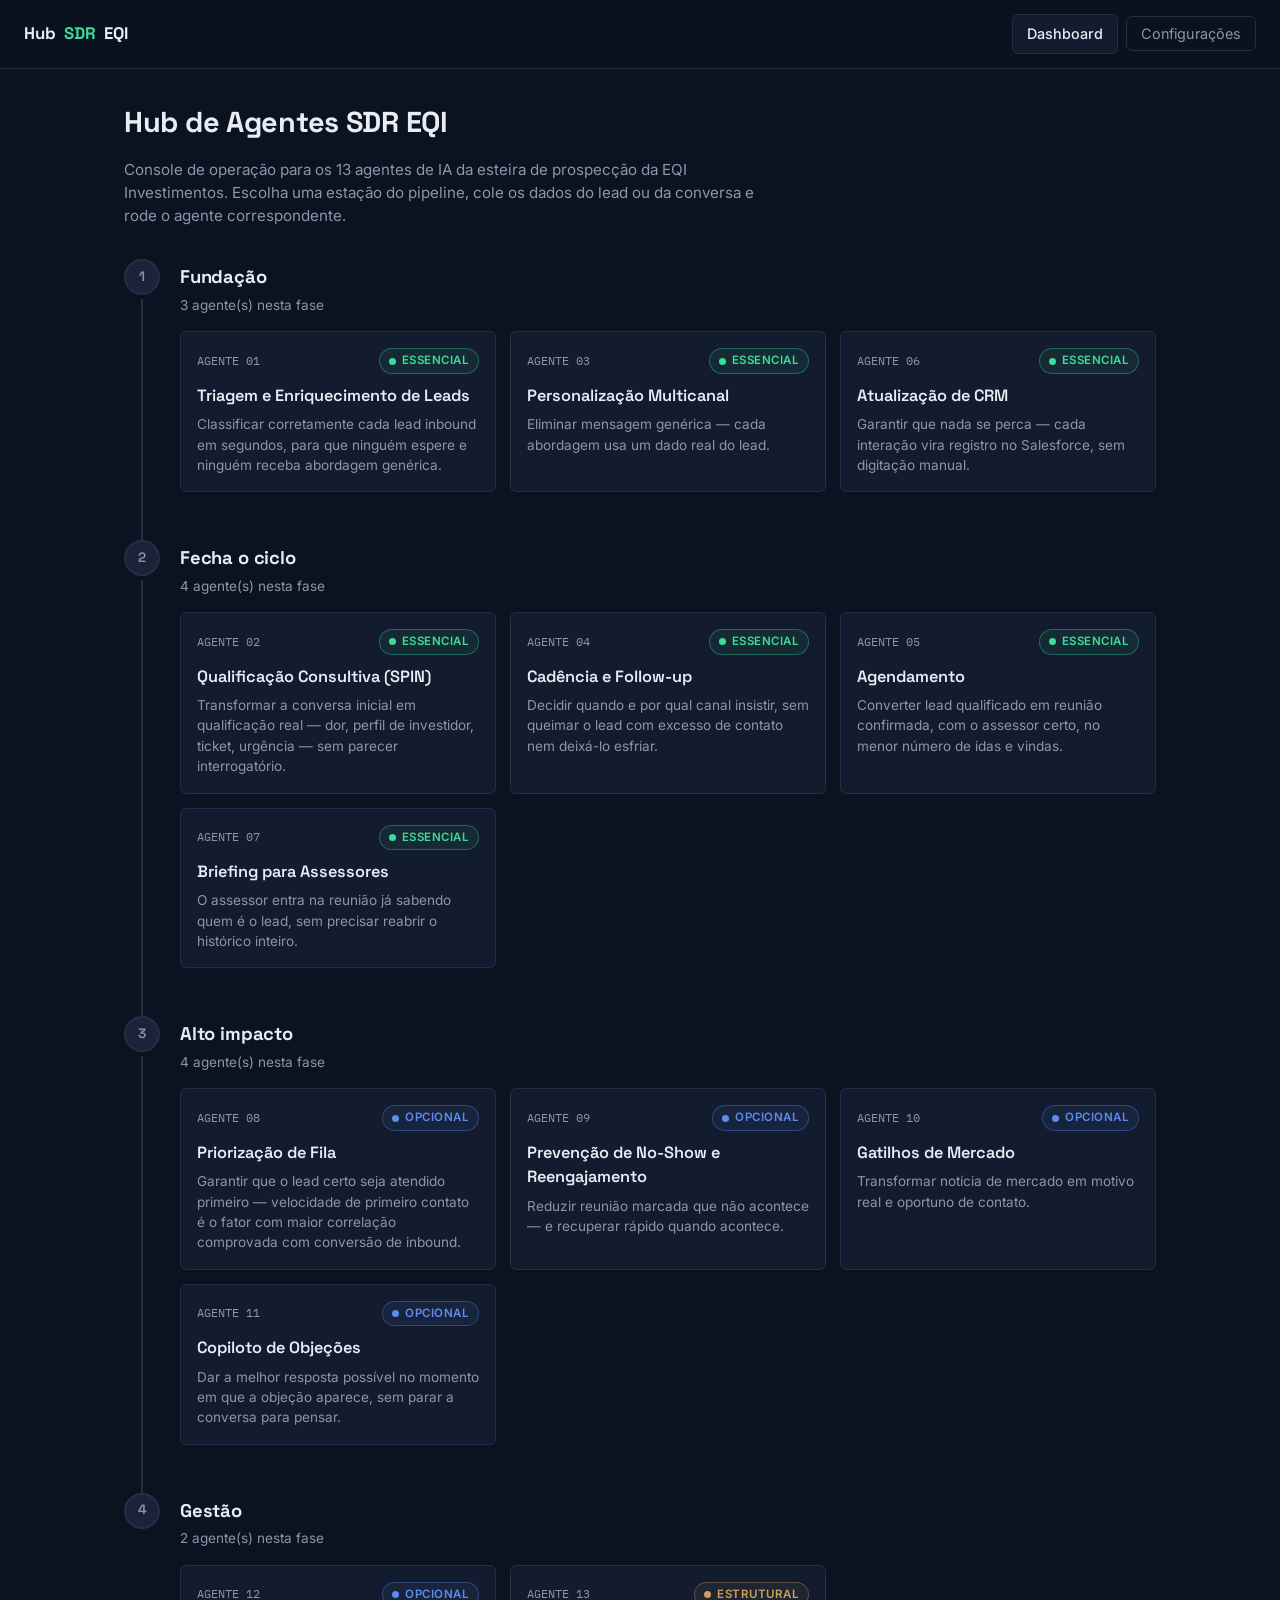
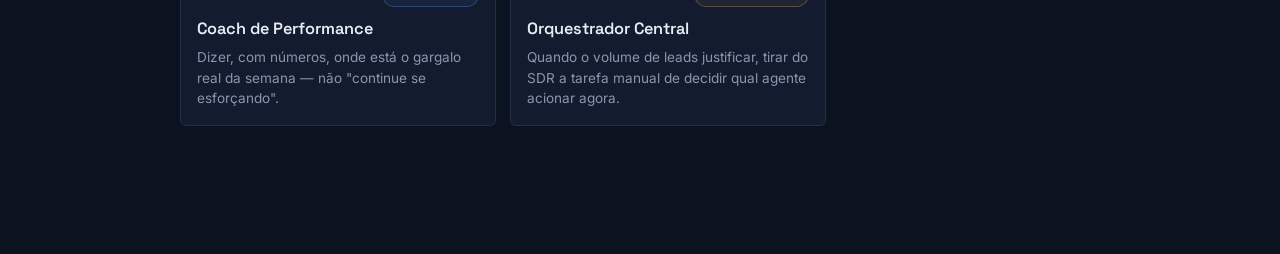
==== commit 55df1baf: "Substitui hub de treinamento antigo pelo Hub de Agentes SDR EQI Reestrutura o site como console/work" ====
--- a/index.html
+++ b/index.html
@@ -1,3100 +1,65 @@
-<!DOCTYPE html>
+<!doctype html>
 <html lang="pt-BR">
 <head>
-<meta charset="UTF-8" />
-<meta name="viewport" content="width=device-width, initial-scale=1" />
-<title>Hub SDR EQI</title>
-<link rel="icon" href="data:image/svg+xml,%3Csvg xmlns='http://www.w3.org/2000/svg' viewBox='0 0 100 100'%3E%3Crect width='100' height='100' rx='20' fill='%230d0d0d'/%3E%3Ctext x='50' y='68' font-size='55' text-anchor='middle' fill='%23D4AF37' font-family='Arial' font-weight='bold'%3EH%3C/text%3E%3C/svg%3E" />
-<style>
-/* ==========================================================================
-   HUB SDR EQI — DESIGN SYSTEM
-   ========================================================================== */
-:root{
-  --color-bg:#0b0b0c;
-  --color-bg-alt:#151517;
-  --color-surface:#1c1c1f;
-  --color-surface-hover:#232327;
-  --color-border:#2c2c30;
-  --color-gold:#D4AF37;
-  --color-gold-light:#E9CB6B;
-  --color-gold-dark:#A67F1E;
-  --color-text:#F2F1EC;
-  --color-text-muted:#A3A198;
-  --color-success:#4CAF6D;
-  --color-danger:#E0574F;
-  --color-info:#4A90D9;
-  --radius-sm:6px;
-  --radius-md:10px;
-  --radius-lg:16px;
-  --shadow-card:0 4px 16px rgba(0,0,0,.45);
-  --transition:.18s ease;
-  --sidebar-w:264px;
-  --topbar-h:60px;
-}
-
-*,*::before,*::after{box-sizing:border-box;}
-html,body{height:100%;}
-body{
-  margin:0;
-  background:var(--color-bg);
-  color:var(--color-text);
-  font-family:-apple-system,BlinkMacSystemFont,"Segoe UI",Roboto,"Helvetica Neue",Arial,sans-serif;
-  -webkit-font-smoothing:antialiased;
-}
-h1,h2,h3,h4{margin:0 0 8px 0;font-weight:700;letter-spacing:.2px;}
-p{margin:0 0 10px 0;color:var(--color-text-muted);line-height:1.5;}
-button{font-family:inherit;}
-::-webkit-scrollbar{width:10px;height:10px;}
-::-webkit-scrollbar-track{background:var(--color-bg);}
-::-webkit-scrollbar-thumb{background:var(--color-border);border-radius:10px;}
-::-webkit-scrollbar-thumb:hover{background:var(--color-gold-dark);}
-
-.btn{
-  display:inline-flex;align-items:center;gap:6px;
-  padding:10px 18px;border-radius:var(--radius-md);border:1px solid transparent;
-  font-size:14px;font-weight:600;cursor:pointer;transition:var(--transition);
-  white-space:nowrap;
-}
-.btn-primary{background:linear-gradient(135deg,var(--color-gold-light),var(--color-gold));color:#161608;}
-.btn-primary:hover{filter:brightness(1.08);transform:translateY(-1px);}
-.btn-secondary{background:var(--color-surface);color:var(--color-text);border-color:var(--color-border);}
-.btn-secondary:hover{background:var(--color-surface-hover);border-color:var(--color-gold-dark);}
-.btn-ghost{background:transparent;color:var(--color-text-muted);border-color:transparent;}
-.btn-ghost:hover{color:var(--color-text);}
-.btn:disabled{opacity:.45;cursor:not-allowed;transform:none;}
-.btn-block{width:100%;justify-content:center;}
-.btn-sm{padding:7px 12px;font-size:12.5px;}
-
-.tag{display:inline-block;padding:3px 10px;border-radius:999px;font-size:11.5px;font-weight:700;letter-spacing:.3px;text-transform:uppercase;}
-.tag-baixo{background:rgba(76,175,109,.15);color:var(--color-success);}
-.tag-medio{background:rgba(74,144,217,.15);color:var(--color-info);}
-.tag-alto{background:rgba(224,87,79,.15);color:var(--color-danger);}
-.tag-categoria{background:rgba(212,175,55,.14);color:var(--color-gold-light);}
-
-/* ---------- layout ---------- */
-.app{display:grid;grid-template-columns:var(--sidebar-w) 1fr;min-height:100vh;}
-
-.topbar{
-  display:none;
-  position:sticky;top:0;z-index:30;
-  height:var(--topbar-h);
-  background:var(--color-bg-alt);
-  border-bottom:1px solid var(--color-border);
-  align-items:center;gap:12px;padding:0 16px;
-}
-.topbar .hamburger{
-  background:none;border:1px solid var(--color-border);color:var(--color-gold);
-  width:38px;height:38px;border-radius:var(--radius-sm);font-size:18px;cursor:pointer;
-}
-.topbar .topbar-title{font-weight:700;font-size:15px;flex:1;}
-
-.sidebar{
-  background:var(--color-bg-alt);
-  border-right:1px solid var(--color-border);
-  display:flex;flex-direction:column;
-  position:sticky;top:0;height:100vh;overflow-y:auto;
-  z-index:20;
-}
-.sidebar-header{
-  padding:22px 20px 18px 20px;
-  border-bottom:1px solid var(--color-border);
-}
-.brand{display:flex;align-items:center;gap:10px;}
-.brand-mark{
-  width:38px;height:38px;border-radius:10px;
-  background:linear-gradient(135deg,var(--color-gold-light),var(--color-gold-dark));
-  display:flex;align-items:center;justify-content:center;
-  font-weight:800;color:#161608;font-size:17px;flex-shrink:0;
-}
-.brand-text .brand-title{font-size:15px;font-weight:800;letter-spacing:.3px;}
-.brand-text .brand-sub{font-size:11px;color:var(--color-text-muted);letter-spacing:.4px;text-transform:uppercase;}
-
-.nav{flex:1;padding:16px 12px;overflow-y:auto;}
-.nav-group-label{
-  font-size:11px;font-weight:700;color:var(--color-text-muted);
-  text-transform:uppercase;letter-spacing:.6px;
-  margin:18px 10px 8px 10px;
-}
-.nav-group-label:first-child{margin-top:0;}
-.nav-item{
-  width:100%;display:flex;align-items:center;gap:10px;
-  padding:11px 12px;margin-bottom:3px;border-radius:var(--radius-md);
-  background:none;border:1px solid transparent;color:var(--color-text-muted);
-  font-size:14px;font-weight:600;cursor:pointer;text-align:left;transition:var(--transition);
-}
-.nav-item:hover{background:var(--color-surface-hover);color:var(--color-text);}
-.nav-item.active{background:var(--color-surface);color:var(--color-gold-light);border-color:var(--color-border);}
-.nav-item .nav-icon{font-size:16px;width:20px;text-align:center;}
-.nav-item .nav-label{flex:1;}
-.badge-soon{
-  font-size:9.5px;font-weight:700;color:var(--color-text-muted);
-  background:rgba(255,255,255,.06);padding:2px 6px;border-radius:999px;text-transform:uppercase;letter-spacing:.3px;
-}
-
-.sidebar-footer{padding:16px;border-top:1px solid var(--color-border);}
-
-.xp-widget{background:var(--color-surface);border:1px solid var(--color-border);border-radius:var(--radius-md);padding:12px;}
-.xp-widget-top{display:flex;justify-content:space-between;align-items:baseline;margin-bottom:6px;}
-.xp-widget-level{font-size:13px;font-weight:700;color:var(--color-gold-light);}
-.xp-widget-xp{font-size:11px;color:var(--color-text-muted);}
-.progress-bar{height:7px;background:var(--color-bg);border-radius:999px;overflow:hidden;border:1px solid var(--color-border);}
-.progress-fill{height:100%;background:linear-gradient(90deg,var(--color-gold-dark),var(--color-gold-light));border-radius:999px;transition:width .4s ease;}
-
-.content{min-width:0;}
-.view-container{max-width:1100px;margin:0 auto;padding:32px 32px 60px 32px;}
-
-.overlay{display:none;position:fixed;inset:0;background:rgba(0,0,0,.55);z-index:15;}
-
-/* ---------- dashboard ---------- */
-.hero{
-  background:linear-gradient(135deg,#17170f,#0d0d0e 60%);
-  border:1px solid var(--color-border);border-radius:var(--radius-lg);
-  padding:28px 30px;margin-bottom:26px;position:relative;overflow:hidden;
-}
-.hero::after{
-  content:"";position:absolute;right:-60px;top:-60px;width:220px;height:220px;border-radius:50%;
-  background:radial-gradient(circle,rgba(212,175,55,.16),transparent 70%);
-}
-.hero h1{font-size:23px;}
-.hero p{max-width:520px;}
-
-.stat-grid{display:grid;grid-template-columns:repeat(auto-fit,minmax(150px,1fr));gap:14px;margin-bottom:26px;}
-.stat-card{background:var(--color-surface);border:1px solid var(--color-border);border-radius:var(--radius-md);padding:16px 18px;}
-.stat-card .stat-value{font-size:24px;font-weight:800;color:var(--color-gold-light);}
-.stat-card .stat-label{font-size:12px;color:var(--color-text-muted);margin-top:2px;}
-
-.section-title{font-size:13px;text-transform:uppercase;letter-spacing:.5px;color:var(--color-text-muted);margin:28px 0 12px 0;font-weight:700;}
-
-.module-grid{display:grid;grid-template-columns:repeat(auto-fill,minmax(230px,1fr));gap:14px;}
-.module-card{
-  background:var(--color-surface);border:1px solid var(--color-border);border-radius:var(--radius-lg);
-  padding:18px;cursor:pointer;transition:var(--transition);
-}
-.module-card:hover{border-color:var(--color-gold-dark);transform:translateY(-2px);}
-.module-card.is-soon{opacity:.6;cursor:default;}
-.module-card.is-soon:hover{transform:none;border-color:var(--color-border);}
-.module-card .module-icon{font-size:26px;margin-bottom:8px;}
-.module-card h3{font-size:15px;margin-bottom:4px;}
-.module-card p{font-size:12.5px;margin-bottom:0;}
-
-.reset-row{margin-top:34px;padding-top:16px;border-top:1px solid var(--color-border);display:flex;align-items:center;justify-content:space-between;gap:12px;flex-wrap:wrap;}
-.reset-row p{font-size:12px;margin:0;max-width:360px;}
-.reset-row-actions{display:flex;gap:8px;flex-wrap:wrap;}
-
-/* ---------- em breve ---------- */
-.em-breve{text-align:center;padding:70px 20px;}
-.em-breve .em-breve-icon{font-size:44px;margin-bottom:14px;}
-.em-breve h2{font-size:20px;}
-.em-breve p{max-width:420px;margin:0 auto 20px auto;}
-
-/* ---------- módulo produtos ---------- */
-.module-header{margin-bottom:18px;}
-.module-header h1{font-size:22px;}
-.disclaimer{
-  font-size:12px;background:rgba(212,175,55,.08);border:1px solid rgba(212,175,55,.25);
-  color:var(--color-gold-light);padding:9px 13px;border-radius:var(--radius-sm);margin-bottom:18px;
-}
-
-.subtabs{display:flex;gap:6px;border-bottom:1px solid var(--color-border);margin-bottom:22px;flex-wrap:wrap;}
-.subtab-btn{
-  background:none;border:none;color:var(--color-text-muted);padding:10px 6px;margin-right:14px;
-  font-size:14px;font-weight:600;cursor:pointer;border-bottom:2px solid transparent;transition:var(--transition);
-}
-.subtab-btn:hover{color:var(--color-text);}
-.subtab-btn.active{color:var(--color-gold-light);border-bottom-color:var(--color-gold);}
-
-.toolbar{display:flex;gap:10px;margin-bottom:18px;flex-wrap:wrap;align-items:center;}
-.search-input{
-  flex:1;min-width:180px;background:var(--color-surface);border:1px solid var(--color-border);
-  color:var(--color-text);padding:10px 14px;border-radius:var(--radius-md);font-size:14px;
-}
-.search-input:focus{outline:none;border-color:var(--color-gold-dark);}
-.filter-chip{
-  background:var(--color-surface);border:1px solid var(--color-border);color:var(--color-text-muted);
-  padding:8px 14px;border-radius:999px;font-size:12.5px;font-weight:600;cursor:pointer;transition:var(--transition);
-}
-.filter-chip:hover{color:var(--color-text);}
-.filter-chip.active{background:var(--color-gold);color:#161608;border-color:var(--color-gold);}
-
-.card-grid{display:grid;grid-template-columns:repeat(auto-fill,minmax(260px,1fr));gap:14px;}
-.product-card{
-  background:var(--color-surface);border:1px solid var(--color-border);border-radius:var(--radius-lg);
-  padding:16px 18px;cursor:pointer;transition:var(--transition);
-}
-.product-card:hover{border-color:var(--color-gold-dark);}
-.product-card .pc-top{display:flex;justify-content:space-between;align-items:flex-start;gap:8px;margin-bottom:8px;}
-.product-card h3{font-size:15.5px;margin:0;}
-.product-card .pc-nome-completo{font-size:11.5px;color:var(--color-text-muted);margin-bottom:8px;}
-.product-card p.resumo{font-size:13px;margin-bottom:0;}
-.product-card .pc-details{
-  display:none;margin-top:14px;padding-top:14px;border-top:1px solid var(--color-border);
-  font-size:12.5px;
-}
-.product-card.expanded .pc-details{display:block;}
-.pc-details .pc-row{margin-bottom:10px;}
-.pc-details .pc-row-label{font-weight:700;color:var(--color-gold-light);font-size:11px;text-transform:uppercase;letter-spacing:.3px;margin-bottom:2px;}
-.pc-details .pc-row-value{color:var(--color-text);line-height:1.5;}
-.pc-toggle-hint{font-size:11px;color:var(--color-text-muted);margin-top:10px;}
-
-/* ---------- flashcards ---------- */
-.flashcard-panel{max-width:560px;margin:0 auto;text-align:center;}
-.flashcard-progress{font-size:12.5px;color:var(--color-text-muted);margin-bottom:16px;}
-.flashcard-scene{perspective:1400px;margin-bottom:20px;}
-.flashcard{width:100%;height:260px;position:relative;}
-.flashcard-inner{
-  width:100%;height:100%;position:relative;transition:transform .5s;
-  transform-style:preserve-3d;cursor:pointer;
-}
-.flashcard.flipped .flashcard-inner{transform:rotateY(180deg);}
-.flashcard-face{
-  position:absolute;inset:0;backface-visibility:hidden;border-radius:var(--radius-lg);
-  display:flex;flex-direction:column;align-items:center;justify-content:center;
-  padding:28px;text-align:center;border:1px solid var(--color-border);
-}
-.flashcard-front{background:linear-gradient(160deg,var(--color-surface),var(--color-bg-alt));}
-.flashcard-back{background:linear-gradient(160deg,#2a2410,var(--color-bg-alt));transform:rotateY(180deg);border-color:var(--color-gold-dark);}
-.flashcard-face .fc-tag{margin-bottom:14px;}
-.flashcard-face .fc-text{font-size:16.5px;font-weight:600;line-height:1.5;}
-.flashcard-hint{font-size:11.5px;color:var(--color-text-muted);margin-bottom:20px;}
-.flashcard-controls{display:flex;gap:10px;justify-content:center;flex-wrap:wrap;}
-
-/* ---------- quiz ---------- */
-.quiz-box{max-width:600px;margin:0 auto;}
-.quiz-progress{font-size:12.5px;color:var(--color-text-muted);margin-bottom:12px;}
-.quiz-question{font-size:17px;font-weight:700;margin-bottom:18px;}
-.quiz-options{display:flex;flex-direction:column;gap:10px;margin-bottom:16px;}
-.quiz-option{
-  text-align:left;background:var(--color-surface);border:1px solid var(--color-border);color:var(--color-text);
-  padding:13px 16px;border-radius:var(--radius-md);font-size:14px;cursor:pointer;transition:var(--transition);
-}
-.quiz-option:hover:not(:disabled){border-color:var(--color-gold-dark);}
-.quiz-option:disabled{cursor:default;}
-.quiz-option.correct{background:rgba(76,175,109,.14);border-color:var(--color-success);color:var(--color-success);}
-.quiz-option.wrong{background:rgba(224,87,79,.14);border-color:var(--color-danger);color:var(--color-danger);}
-.quiz-explain{
-  background:var(--color-surface);border:1px solid var(--color-border);border-radius:var(--radius-md);
-  padding:14px 16px;font-size:13px;margin-bottom:18px;color:var(--color-text-muted);
-}
-.quiz-explain strong{color:var(--color-text);}
-.quiz-result{text-align:center;padding:30px 10px;}
-.quiz-result .qr-score{font-size:40px;font-weight:800;color:var(--color-gold-light);margin-bottom:6px;}
-
-/* ---------- comparador ---------- */
-.comparador-presets{display:flex;gap:8px;flex-wrap:wrap;margin-bottom:18px;}
-.comparador-selects{display:grid;grid-template-columns:repeat(3,1fr);gap:12px;margin-bottom:24px;}
-.comparador-selects select{
-  width:100%;background:var(--color-surface);border:1px solid var(--color-border);color:var(--color-text);
-  padding:10px 12px;border-radius:var(--radius-md);font-size:13.5px;
-}
-.comparador-table-wrap{overflow-x:auto;border:1px solid var(--color-border);border-radius:var(--radius-lg);}
-table.comparador-table{width:100%;border-collapse:collapse;min-width:520px;}
-.comparador-table th,.comparador-table td{padding:12px 14px;text-align:left;font-size:13px;border-bottom:1px solid var(--color-border);vertical-align:top;}
-.comparador-table th{background:var(--color-bg-alt);color:var(--color-gold-light);font-size:11.5px;text-transform:uppercase;letter-spacing:.3px;position:sticky;top:0;}
-.comparador-table td.row-label{color:var(--color-text-muted);font-weight:700;font-size:11.5px;text-transform:uppercase;letter-spacing:.3px;white-space:nowrap;}
-.comparador-table tr:last-child td{border-bottom:none;}
-.empty-state{text-align:center;padding:50px 20px;color:var(--color-text-muted);font-size:13.5px;}
-
-/* ---------- simulador de propostas ---------- */
-.perfil-grid{display:grid;grid-template-columns:repeat(auto-fit,minmax(220px,1fr));gap:14px;}
-.perfil-card{
-  background:var(--color-surface);border:1px solid var(--color-border);border-radius:var(--radius-lg);
-  padding:22px 18px;text-align:center;cursor:pointer;transition:var(--transition);
-}
-.perfil-card:hover{border-color:var(--color-gold-dark);transform:translateY(-2px);}
-.perfil-card .perfil-icon{font-size:30px;margin-bottom:10px;}
-.perfil-card h3{font-size:15.5px;}
-.perfil-card p{font-size:12.5px;margin-bottom:0;}
-
-.prospect-msg{
-  background:var(--color-surface);border:1px solid var(--color-border);border-radius:var(--radius-lg);
-  padding:18px 20px;margin-bottom:16px;display:flex;gap:14px;align-items:flex-start;
-}
-.prospect-avatar{
-  width:40px;height:40px;border-radius:50%;flex-shrink:0;
-  background:linear-gradient(135deg,var(--color-gold-light),var(--color-gold-dark));
-  display:flex;align-items:center;justify-content:center;font-size:18px;color:#161608;
-}
-.prospect-msg-body .prospect-label{font-size:11px;color:var(--color-text-muted);text-transform:uppercase;letter-spacing:.3px;margin-bottom:4px;}
-.prospect-msg-body .prospect-text{font-size:15px;font-weight:600;line-height:1.5;}
-
-.resposta-textarea{
-  width:100%;min-height:110px;background:var(--color-surface);border:1px solid var(--color-border);
-  color:var(--color-text);padding:12px 14px;border-radius:var(--radius-md);font-size:14px;font-family:inherit;
-  resize:vertical;margin-bottom:14px;
-}
-.resposta-textarea:focus{outline:none;border-color:var(--color-gold-dark);}
-.resposta-textarea:disabled{opacity:.7;}
-
-.feedback-panel{background:var(--color-surface);border:1px solid var(--color-border);border-radius:var(--radius-md);padding:16px 18px;margin-bottom:16px;}
-.feedback-scores{display:grid;grid-template-columns:repeat(auto-fit,minmax(140px,1fr));gap:12px;margin-bottom:14px;}
-.feedback-score-item .fs-label{font-size:11px;color:var(--color-text-muted);text-transform:uppercase;letter-spacing:.3px;margin-bottom:5px;}
-.feedback-tips{font-size:13px;color:var(--color-text-muted);margin:0;padding-left:18px;}
-.feedback-tips li{margin-bottom:6px;line-height:1.5;}
-
-/* ---------- scripts de ligação ---------- */
-.form-grid{display:grid;grid-template-columns:repeat(auto-fit,minmax(180px,1fr));gap:14px;margin-bottom:18px;}
-.form-field label{display:block;font-size:11px;color:var(--color-text-muted);text-transform:uppercase;letter-spacing:.3px;margin-bottom:6px;font-weight:700;}
-.form-field select, .form-field input[type="text"], .form-field input[type="number"], .form-field input[type="date"]{
-  width:100%;background:var(--color-surface);border:1px solid var(--color-border);color:var(--color-text);
-  padding:10px 12px;border-radius:var(--radius-md);font-size:13.5px;font-family:inherit;
-  color-scheme:dark;
-}
-.form-field select:focus, .form-field input[type="text"]:focus, .form-field input[type="number"]:focus, .form-field input[type="date"]:focus{outline:none;border-color:var(--color-gold-dark);}
-
-.mensagem-output{
-  background:var(--color-surface);border:1px solid var(--color-gold-dark);border-radius:var(--radius-lg);
-  padding:18px 20px;margin-bottom:16px;font-size:14.5px;line-height:1.6;white-space:pre-wrap;
-}
-
-.spin-etapas{display:flex;flex-direction:column;gap:12px;}
-.spin-etapa{
-  background:var(--color-surface);border:1px solid var(--color-border);border-radius:var(--radius-lg);
-  padding:16px 18px;display:flex;gap:14px;
-}
-.spin-etapa-num{
-  width:34px;height:34px;border-radius:50%;flex-shrink:0;
-  background:linear-gradient(135deg,var(--color-gold-light),var(--color-gold-dark));
-  display:flex;align-items:center;justify-content:center;font-weight:800;color:#161608;font-size:15px;
-}
-.spin-etapa-body h3{font-size:14.5px;margin-bottom:8px;}
-.spin-etapa-body ul{margin:0;padding-left:18px;}
-.spin-etapa-body li{margin-bottom:5px;line-height:1.5;font-size:13px;color:var(--color-text-muted);}
-.pc-details .btn{margin-top:4px;}
-
-/* ---------- metas & performance ---------- */
-.funil-etapas{display:flex;flex-direction:column;gap:6px;margin-bottom:26px;}
-.funil-etapa{background:var(--color-surface);border:1px solid var(--color-border);border-radius:var(--radius-md);padding:12px 16px;}
-.funil-etapa-header{display:flex;justify-content:space-between;align-items:baseline;margin-bottom:8px;}
-.funil-etapa-label{font-size:12.5px;color:var(--color-text-muted);font-weight:600;}
-.funil-etapa-valor{font-size:17px;font-weight:800;color:var(--color-text);}
-.funil-barra-track{height:22px;background:var(--color-bg);border-radius:4px;overflow:hidden;border:1px solid var(--color-border);}
-.funil-barra-fill{height:100%;border-radius:0 4px 4px 0;transition:width .4s ease;}
-.funil-conversao{font-size:11px;color:var(--color-text-muted);text-align:center;padding:2px 0;}
-.funil-conversao strong{color:var(--color-gold-light);font-weight:700;}
-
-.chart-card{background:var(--color-surface);border:1px solid var(--color-border);border-radius:var(--radius-lg);padding:18px 20px;position:relative;}
-.chart-card h3{font-size:14px;margin-bottom:16px;color:var(--color-text-muted);font-weight:700;}
-.bar-chart-scroll{overflow-x:auto;overflow-y:visible;padding-top:40px;}
-.bar-chart{display:flex;align-items:flex-end;gap:2px;height:170px;position:relative;padding-bottom:26px;min-width:100%;}
-.bar-col{
-  display:flex;flex-direction:column;align-items:center;justify-content:flex-end;
-  width:22px;flex-shrink:0;height:100%;position:relative;
-  background:none;border:none;padding:0;font:inherit;cursor:pointer;
-}
-.bar-mark{width:100%;max-width:22px;min-height:2px;background:var(--color-gold);border-radius:4px 4px 0 0;transition:filter .15s;}
-.bar-col:hover .bar-mark, .bar-col:focus .bar-mark{filter:brightness(1.3);}
-.bar-col:focus{outline:none;}
-.bar-col:focus-visible .bar-mark{outline:2px solid var(--color-gold-light);outline-offset:2px;}
-.bar-axis-label{position:absolute;bottom:-22px;left:50%;transform:translateX(-50%);font-size:9px;color:var(--color-text-muted);white-space:nowrap;}
-.chart-tooltip{
-  position:absolute;transform:translate(-50%,calc(-100% - 8px));
-  background:var(--color-bg-alt);border:1px solid var(--color-gold-dark);color:var(--color-text);
-  font-size:12px;padding:6px 10px;border-radius:var(--radius-sm);pointer-events:none;white-space:nowrap;
-  z-index:5;box-shadow:var(--shadow-card);
-}
-.chart-tooltip .ct-valor{color:var(--color-gold-light);font-weight:800;}
-
-.meta-meter{background:var(--color-surface);border:1px solid var(--color-border);border-radius:var(--radius-lg);padding:20px 22px;}
-.meta-meter-top{display:flex;justify-content:space-between;align-items:baseline;margin-bottom:10px;gap:12px;flex-wrap:wrap;}
-.meta-meter-label{font-size:13.5px;font-weight:700;}
-.meta-meter-pct{font-size:14px;color:var(--color-gold-light);font-weight:800;}
-
-/* ---------- toasts ---------- */
-.toast-container{position:fixed;bottom:20px;right:20px;z-index:100;display:flex;flex-direction:column;gap:10px;}
-.toast{
-  background:var(--color-surface);border:1px solid var(--color-gold-dark);color:var(--color-text);
-  padding:12px 18px;border-radius:var(--radius-md);font-size:13.5px;font-weight:600;
-  box-shadow:var(--shadow-card);animation:toast-in .25s ease, toast-out .3s ease 2.4s forwards;
-  display:flex;align-items:center;gap:8px;
-}
-@keyframes toast-in{from{opacity:0;transform:translateY(10px);}to{opacity:1;transform:translateY(0);}}
-@keyframes toast-out{to{opacity:0;transform:translateY(-6px);}}
-
-/* ---------- responsive ---------- */
-@media (max-width:900px){
-  .app{grid-template-columns:1fr;}
-  .topbar{display:flex;}
-  .sidebar{
-    position:fixed;left:0;top:0;height:100vh;width:var(--sidebar-w);
-    transform:translateX(-100%);transition:transform .25s ease;
-  }
-  .sidebar.open{transform:translateX(0);}
-  .overlay.open{display:block;}
-  .view-container{padding:22px 16px 50px 16px;}
-  .comparador-selects{grid-template-columns:1fr;}
-  .hero{padding:22px 18px;}
-}
-</style>
+  <meta charset="UTF-8">
+  <meta name="viewport" content="width=device-width, initial-scale=1.0">
+  <title>Hub de Agentes SDR EQI</title>
+  <meta name="description" content="Console para os 13 agentes de IA da esteira de SDR da EQI Investimentos.">
+  <link rel="stylesheet" href="css/styles.css">
 </head>
 <body>
+  <nav class="topnav" id="topnav"></nav>
 
-<div class="app">
-  <div class="overlay" id="overlay"></div>
-
-  <aside class="sidebar" id="sidebar">
-    <div class="sidebar-header">
-      <div class="brand">
-        <div class="brand-mark">H</div>
-        <div class="brand-text">
-          <div class="brand-title">Hub SDR</div>
-          <div class="brand-sub">EQI Investimentos</div>
-        </div>
-      </div>
-    </div>
-    <nav class="nav" id="nav"></nav>
-    <div class="sidebar-footer" id="sidebarFooter"></div>
-  </aside>
-
-  <div class="content">
-    <div class="topbar">
-      <button class="hamburger" id="hamburger" aria-label="Abrir menu">☰</button>
-      <div class="topbar-title" id="topbarTitle">Início</div>
-    </div>
-    <main class="view-container" id="viewContainer"></main>
-  </div>
-</div>
-
-<div class="toast-container" id="toastContainer"></div>
-
-<script>
-/* ==========================================================================
-   HUB SDR EQI — APLICAÇÃO
-   Arquivo único, sem dependências externas. Organizado por seções para
-   facilitar a adição de novos módulos no futuro.
-
-   COMO ADICIONAR UM NOVO MÓDULO:
-   1) Adicione uma entrada no array MODULES (ver seção "CONFIGURAÇÃO DE
-      MÓDULOS"), com status:'active' e um "desc" curto.
-   2) Escreva uma função renderMeuModulo(container) que monte o HTML do
-      módulo dentro do elemento recebido.
-   3) Registre essa função no objeto VIEW_RENDERERS, usando o mesmo id do
-      módulo como chave.
-   4) Pronto — o menu, o roteamento e o card de "em breve" no dashboard já
-      são gerados automaticamente a partir do array MODULES.
-   ========================================================================== */
-
-/* ============================
-   CONFIGURAÇÃO DE MÓDULOS
-   ============================ */
-const MODULES = [
-  { id:'dashboard', label:'Início', icon:'🏠', status:'active', group:null },
-  { id:'produtos', label:'Estudo de Produtos', icon:'📚', status:'active', group:'Módulos',
-    desc:'Banco de produtos EQI, flashcards, quiz e comparador.' },
-  { id:'scripts', label:'Scripts de Ligação', icon:'📞', status:'active', group:'Módulos',
-    desc:'Gere mensagens de primeiro contato, siga o roteiro SPIN e use templates prontos por canal.' },
-  { id:'objecoes', label:'Quebra de Objeções', icon:'🛡️', status:'active', group:'Módulos',
-    desc:'Banco de objeções com explicação e variação por perfil, modo treino e suas próprias anotações.' },
-  { id:'simulador', label:'Simulador de Propostas', icon:'🧮', status:'active', group:'Módulos',
-    desc:'Simule conversas com prospects por perfil e consulte respostas para objeções comuns.' },
-  { id:'metas', label:'Metas & Performance', icon:'📈', status:'active', group:'Módulos',
-    desc:'Registre sua atividade diária, acompanhe o funil de conversão e sua meta pessoal.' },
-];
-
-/* ============================
-   ESTADO / PERSISTÊNCIA
-   ============================ */
-const STORAGE_KEY = 'hubSdrEqi.state.v1';
-const EXPORT_FORMAT_VERSION = 1;
-const XP_PER_LEVEL = 100;
-const LEVEL_TITLES = ['Trainee EQI','SDR Júnior','SDR Pleno','SDR Sênior','Especialista de Produtos','Mestre EQI'];
-
-// Estado "de fábrica". Todo progresso — do módulo 1 e de módulos futuros —
-// deve morar dentro de APP_STATE, para que salvar/exportar/importar
-// continue funcionando sem precisar de ajustes específicos por módulo.
-function defaultState(){
-  return {
-    xp: 0,
-    flashcardsRevisados: [],
-    produtosVistos: [],
-    quizMelhorPontuacao: 0,
-    quizTentativas: 0,
-    objecoesConsultadas: [],
-    simulacoesCompletas: 0,
-    simulacaoMelhorMedia: 0,
-    mensagensGeradas: 0,
-    templatesUsados: [],
-    minhasObjecoes: [],
-    registrosAtividade: [],
-    metaPessoal: null,
-  };
-}
-
-let APP_STATE = defaultState();
-
-function loadState(){
-  try{
-    const raw = localStorage.getItem(STORAGE_KEY);
-    if(raw){
-      const parsed = JSON.parse(raw);
-      APP_STATE = Object.assign(defaultState(), parsed);
-    }
-  }catch(e){ /* estado local corrompido: segue com o padrão */ }
-}
-function saveState(){
-  localStorage.setItem(STORAGE_KEY, JSON.stringify(APP_STATE));
-}
-function resetState(){
-  if(!confirm('Isso vai zerar todo o seu progresso (XP, nível e o progresso salvo em todos os módulos). Deseja continuar?')) return;
-  APP_STATE = defaultState();
-  saveState();
-  showToast('Progresso zerado.');
-  renderRoute(currentModuleId);
-  refreshXPWidgets();
-}
-
-/* ---------- exportar / importar progresso ---------- */
-// Envelope genérico: guarda o estado inteiro, então qualquer campo que
-// módulos futuros adicionarem a APP_STATE já é exportado/importado de graça.
-function lerEstadoAtualParaExportacao(){
-  // Lê o localStorage direto no momento do clique (em vez de confiar apenas
-  // na variável APP_STATE em memória) para garantir que o export sempre
-  // reflita o progresso realmente salvo — mesmo que esta aba tenha ficado
-  // aberta desde antes de progresso ter sido salvo por outra aba/sessão.
-  try{
-    const raw = localStorage.getItem(STORAGE_KEY);
-    if(raw) return Object.assign(defaultState(), JSON.parse(raw));
-  }catch(e){ /* localStorage indisponível ou corrompido: cai para o estado em memória */ }
-  return APP_STATE;
-}
-
-function exportarProgresso(){
-  const envelope = {
-    app: 'hub-sdr-eqi',
-    formatVersion: EXPORT_FORMAT_VERSION,
-    exportedAt: new Date().toISOString(),
-    state: lerEstadoAtualParaExportacao(),
-  };
-  const blob = new Blob([JSON.stringify(envelope, null, 2)], { type: 'application/json' });
-  const url = URL.createObjectURL(blob);
-  const a = document.createElement('a');
-  a.href = url;
-  a.download = 'hub-sdr-eqi-progresso.json';
-  document.body.appendChild(a);
-  a.click();
-  a.remove();
-  // Revogar a URL do blob ainda na mesma tarefa síncrona do clique pode
-  // invalidar os dados antes do navegador terminar de ler o arquivo para
-  // download (ex: quando aparece um diálogo "Salvar como"), fazendo o
-  // arquivo baixado vir vazio ou incompleto. Por isso o atraso aqui.
-  setTimeout(() => URL.revokeObjectURL(url), 4000);
-  showToast('Progresso exportado.');
-}
-
-function importarProgressoClick(){
-  document.getElementById('importFileInput').click();
-}
-
-function handleImportFile(event){
-  const file = event.target.files[0];
-  if(!file) return;
-
-  const reader = new FileReader();
-  reader.onload = () => {
-    event.target.value = '';
-    let novoEstado;
-    try{
-      const parsed = JSON.parse(reader.result);
-      novoEstado = (parsed && typeof parsed.state === 'object' && parsed.state !== null) ? parsed.state : parsed;
-      if(typeof novoEstado !== 'object' || novoEstado === null || Array.isArray(novoEstado)){
-        throw new Error('formato inesperado');
-      }
-    }catch(e){
-      alert('Não foi possível importar esse arquivo. Verifique se é um progresso exportado pelo Hub SDR EQI (.json).');
-      return;
-    }
-    if(!confirm('Isso vai substituir seu progresso atual. Continuar?')) return;
-    APP_STATE = Object.assign(defaultState(), novoEstado);
-    saveState();
-    showToast('Progresso importado com sucesso.');
-    renderRoute(currentModuleId);
-    refreshXPWidgets();
-  };
-  reader.onerror = () => alert('Erro ao ler o arquivo selecionado.');
-  reader.readAsText(file);
-}
-
-/* ============================
-   GAMIFICAÇÃO
-   ============================ */
-function getLevel(xp){ return Math.floor(xp / XP_PER_LEVEL) + 1; }
-function getLevelTitle(level){ return LEVEL_TITLES[Math.min(level - 1, LEVEL_TITLES.length - 1)]; }
-function getLevelProgress(xp){
-  const into = xp % XP_PER_LEVEL;
-  return { into, pct: Math.round((into / XP_PER_LEVEL) * 100) };
-}
-
-function addXP(amount, reason){
-  const beforeLevel = getLevel(APP_STATE.xp);
-  APP_STATE.xp += amount;
-  saveState();
-  showToast(`+${amount} XP — ${reason}`);
-  const afterLevel = getLevel(APP_STATE.xp);
-  if(afterLevel > beforeLevel){
-    setTimeout(() => showToast(`🎉 Você subiu para o nível ${afterLevel}: ${getLevelTitle(afterLevel)}!`), 350);
-  }
-  refreshXPWidgets();
-}
-
-function renderXPWidget(){
-  const level = getLevel(APP_STATE.xp);
-  const title = getLevelTitle(level);
-  const { into, pct } = getLevelProgress(APP_STATE.xp);
-  return `
-    <div class="xp-widget">
-      <div class="xp-widget-top">
-        <span class="xp-widget-level">Nível ${level} · ${title}</span>
-        <span class="xp-widget-xp">${into}/${XP_PER_LEVEL} XP</span>
-      </div>
-      <div class="progress-bar"><div class="progress-fill" style="width:${pct}%"></div></div>
-    </div>
-  `;
-}
-function refreshXPWidgets(){
-  const footer = document.getElementById('sidebarFooter');
-  if(footer) footer.innerHTML = renderXPWidget();
-  const dashXP = document.getElementById('dashXPWidget');
-  if(dashXP) dashXP.innerHTML = renderXPWidget();
-  const dashStats = document.getElementById('dashStatGrid');
-  if(dashStats) dashStats.innerHTML = renderStatGridInner();
-}
-
-/* ============================
-   TOASTS
-   ============================ */
-function showToast(message){
-  const container = document.getElementById('toastContainer');
-  const toast = document.createElement('div');
-  toast.className = 'toast';
-  toast.textContent = message;
-  container.appendChild(toast);
-  setTimeout(() => toast.remove(), 2700);
-}
-
-/* ============================
-   NAVEGAÇÃO / ROTEAMENTO
-   ============================ */
-let currentModuleId = 'dashboard';
-const VIEW_RENDERERS = {
-  dashboard: renderDashboard,
-  produtos: renderProdutosModule,
-  simulador: renderSimuladorModule,
-  scripts: renderScriptsModule,
-  objecoes: renderObjecoesModule,
-  metas: renderMetasModule,
-};
-
-function renderSidebarNav(){
-  const nav = document.getElementById('nav');
-  let html = '';
-  let lastGroup = undefined;
-  MODULES.forEach(mod => {
-    if(mod.group !== lastGroup){
-      if(mod.group) html += `<div class="nav-group-label">${mod.group}</div>`;
-      lastGroup = mod.group;
-    }
-    const soonBadge = mod.status === 'soon' ? '<span class="badge-soon">em breve</span>' : '';
-    html += `
-      <button class="nav-item" data-nav="${mod.id}">
-        <span class="nav-icon">${mod.icon}</span>
-        <span class="nav-label">${mod.label}</span>
-        ${soonBadge}
-      </button>
-    `;
-  });
-  nav.innerHTML = html;
-  nav.querySelectorAll('[data-nav]').forEach(btn => {
-    btn.addEventListener('click', () => navigateTo(btn.dataset.nav));
-  });
-}
-
-function navigateTo(id){
-  window.location.hash = id;
-}
-
-function renderRoute(id){
-  const mod = MODULES.find(m => m.id === id) || MODULES[0];
-  currentModuleId = mod.id;
-  const container = document.getElementById('viewContainer');
-  container.innerHTML = '';
-  if(VIEW_RENDERERS[mod.id]){
-    VIEW_RENDERERS[mod.id](container);
-  } else {
-    renderEmBreve(container, mod);
-  }
-  document.querySelectorAll('.nav-item').forEach(btn => {
-    btn.classList.toggle('active', btn.dataset.nav === mod.id);
-  });
-  document.getElementById('topbarTitle').textContent = mod.label;
-  closeMobileSidebar();
-  window.scrollTo(0,0);
-}
-
-window.addEventListener('hashchange', () => {
-  const id = window.location.hash.replace('#','');
-  renderRoute(id || 'dashboard');
-});
-
-/* ============================
-   SIDEBAR MOBILE
-   ============================ */
-function openMobileSidebar(){
-  document.getElementById('sidebar').classList.add('open');
-  document.getElementById('overlay').classList.add('open');
-}
-function closeMobileSidebar(){
-  document.getElementById('sidebar').classList.remove('open');
-  document.getElementById('overlay').classList.remove('open');
-}
-
-/* ============================
-   VIEW: DASHBOARD
-   ============================ */
-function renderStatGridInner(){
-  const totalProdutos = PRODUTOS.length;
-  const totalFlashcards = FLASHCARDS_TODOS.length;
-  const totalObjecoes = OBJECOES.length;
-  const totalTemplates = SCRIPT_TEMPLATES.length;
-  return `
-    <div class="stat-card">
-      <div class="stat-value">${APP_STATE.produtosVistos.length}/${totalProdutos}</div>
-      <div class="stat-label">Produtos estudados</div>
-    </div>
-    <div class="stat-card">
-      <div class="stat-value">${APP_STATE.flashcardsRevisados.length}/${totalFlashcards}</div>
-      <div class="stat-label">Flashcards revisados</div>
-    </div>
-    <div class="stat-card">
-      <div class="stat-value">${APP_STATE.quizMelhorPontuacao}/${QUIZ_PERGUNTAS.length}</div>
-      <div class="stat-label">Melhor pontuação no quiz</div>
-    </div>
-    <div class="stat-card">
-      <div class="stat-value">${APP_STATE.objecoesConsultadas.length}/${totalObjecoes}</div>
-      <div class="stat-label">Objeções consultadas</div>
-    </div>
-    <div class="stat-card">
-      <div class="stat-value">${APP_STATE.simulacoesCompletas}</div>
-      <div class="stat-label">Simulações completas</div>
-    </div>
-    <div class="stat-card">
-      <div class="stat-value">${APP_STATE.mensagensGeradas}</div>
-      <div class="stat-label">Mensagens geradas</div>
-    </div>
-    <div class="stat-card">
-      <div class="stat-value">${APP_STATE.templatesUsados.length}/${totalTemplates}</div>
-      <div class="stat-label">Templates usados</div>
-    </div>
-    <div class="stat-card">
-      <div class="stat-value">${APP_STATE.minhasObjecoes.length}</div>
-      <div class="stat-label">Objeções documentadas por você</div>
-    </div>
-    <div class="stat-card">
-      <div class="stat-value">${APP_STATE.registrosAtividade.length}</div>
-      <div class="stat-label">Dias de atividade registrados</div>
-    </div>
-  `;
-}
-
-function renderDashboard(container){
-  const activeModules = MODULES.filter(m => m.id !== 'dashboard');
-  container.innerHTML = `
-    <div class="hero">
-      <h1>Bem-vindo ao seu Hub, SDR 👋</h1>
-      <p>Seu espaço pessoal de estudo e produtividade na EQI Investimentos. Comece pelo módulo de Estudo de Produtos — os próximos módulos vão sendo liberados aqui mesmo.</p>
+  <main class="page">
+    <div class="page-header">
+      <h1>Hub de Agentes SDR EQI</h1>
+      <p>
+        Console de operação para os 13 agentes de IA da esteira de prospecção da EQI Investimentos.
+        Escolha uma estação do pipeline, cole os dados do lead ou da conversa e rode o agente correspondente.
+      </p>
     </div>
 
-    <div class="section-title">Seu progresso</div>
-    <div id="dashXPWidget" style="margin-bottom:16px;">${renderXPWidget()}</div>
-    <div class="stat-grid" id="dashStatGrid">${renderStatGridInner()}</div>
+    <div class="pipeline" id="pipeline"></div>
+  </main>
 
-    <div class="section-title">Módulos</div>
-    <div class="module-grid" id="dashModuleGrid"></div>
+  <script src="js/agents-data.js"></script>
+  <script src="js/app.js"></script>
+  <script>
+    function renderPipeline() {
+      const mount = document.getElementById("pipeline");
+      const html = PHASES.map((phase) => {
+        const agentsInPhase = AGENTS.filter((a) => a.phase === phase.id);
+        const cards = agentsInPhase.map((agent) => {
+          const typeLabel = TYPE_LABELS[agent.type];
+          return `
+            <a class="agent-card" href="agente.html?id=${agent.id}">
+              <div class="agent-card__top">
+                <span class="agent-card__id">AGENTE ${String(agent.id).padStart(2, "0")}</span>
+                <span class="badge badge--${agent.type}"><span class="badge__dot"></span>${typeLabel}</span>
+              </div>
+              <div class="agent-card__name">${agent.name}</div>
+              <div class="agent-card__objective">${agent.objective}</div>
+            </a>
+          `;
+        }).join("");
 
-    <div class="reset-row">
-      <p>Todo o progresso é salvo apenas neste navegador (localStorage), nada é enviado para nenhum servidor. Exporte um arquivo para levar seu progresso a outro dispositivo.</p>
-      <div class="reset-row-actions">
-        <button class="btn btn-secondary btn-sm" id="exportBtn">⬇️ Exportar progresso</button>
-        <button class="btn btn-secondary btn-sm" id="importBtn">⬆️ Importar progresso</button>
-        <input type="file" id="importFileInput" accept="application/json,.json" style="display:none" />
-        <button class="btn btn-ghost btn-sm" id="resetBtn">Zerar progresso</button>
-      </div>
-    </div>
-  `;
-
-  const grid = document.getElementById('dashModuleGrid');
-  grid.innerHTML = activeModules.map(mod => `
-    <div class="module-card ${mod.status === 'soon' ? 'is-soon' : ''}" data-mod="${mod.id}">
-      <div class="module-icon">${mod.icon}</div>
-      <h3>${mod.label}</h3>
-      <p>${mod.desc || ''}</p>
-    </div>
-  `).join('');
-  grid.querySelectorAll('[data-mod]').forEach(card => {
-    card.addEventListener('click', () => navigateTo(card.dataset.mod));
-  });
-
-  document.getElementById('resetBtn').addEventListener('click', resetState);
-  document.getElementById('exportBtn').addEventListener('click', exportarProgresso);
-  document.getElementById('importBtn').addEventListener('click', importarProgressoClick);
-  document.getElementById('importFileInput').addEventListener('change', handleImportFile);
-}
-
-/* ============================
-   VIEW: EM BREVE (genérica)
-   ============================ */
-function renderEmBreve(container, mod){
-  container.innerHTML = `
-    <div class="em-breve">
-      <div class="em-breve-icon">${mod.icon}</div>
-      <h2>${mod.label}</h2>
-      <p>${mod.desc || 'Este módulo ainda está em construção.'} Assim que estiver pronto, ele aparece direto aqui no seu Hub.</p>
-      <button class="btn btn-secondary" id="backToDash">Voltar ao início</button>
-    </div>
-  `;
-  document.getElementById('backToDash').addEventListener('click', () => navigateTo('dashboard'));
-}
-
-/* ==========================================================================
-   MÓDULO 1: ESTUDO DE PRODUTOS — DADOS
-   ========================================================================== */
-const PRODUTOS = [
-  { id:'cdb', categoria:'Renda Fixa', nome:'CDB', nomeCompleto:'Certificado de Depósito Bancário',
-    resumo:'Título de dívida emitido por bancos. Você empresta dinheiro à instituição e recebe de volta com juros.',
-    prazo:'Flexível: de liquidez diária a vários anos, conforme o título.',
-    liquidez:'Pode ser diária ou apenas no vencimento, depende do CDB.',
-    risco:'Baixo', riscoDetalhe:'Protegido pelo FGC até R$ 250 mil por CPF/instituição.',
-    tributacao:'IR regressivo (22,5% a 15% conforme o prazo) + IOF se resgatado em menos de 30 dias.',
-    garantia:'FGC até R$ 250.000 por CPF/instituição.',
-    indicadoPara:'Reserva de emergência (CDB de liquidez diária) e objetivos de médio prazo.' },
-
-  { id:'lci', categoria:'Renda Fixa', nome:'LCI', nomeCompleto:'Letra de Crédito Imobiliário',
-    resumo:'Título emitido por bancos para captar recursos destinados ao setor imobiliário.',
-    prazo:'Geralmente a partir de 90 dias, variando conforme a emissão.',
-    liquidez:'Baixa — normalmente só é possível resgatar no vencimento.',
-    risco:'Baixo', riscoDetalhe:'Protegido pelo FGC até R$ 250 mil por CPF/instituição.',
-    tributacao:'Isento de Imposto de Renda para pessoa física.',
-    garantia:'FGC até R$ 250.000 por CPF/instituição.',
-    indicadoPara:'Quem busca isenção de IR e pode deixar o dinheiro aplicado até o vencimento.' },
-
-  { id:'lca', categoria:'Renda Fixa', nome:'LCA', nomeCompleto:'Letra de Crédito do Agronegócio',
-    resumo:'Título emitido por bancos para captar recursos destinados ao financiamento do agronegócio.',
-    prazo:'Geralmente a partir de 90 dias, variando conforme a emissão.',
-    liquidez:'Baixa — normalmente só é possível resgatar no vencimento.',
-    risco:'Baixo', riscoDetalhe:'Protegido pelo FGC até R$ 250 mil por CPF/instituição.',
-    tributacao:'Isento de Imposto de Renda para pessoa física.',
-    garantia:'FGC até R$ 250.000 por CPF/instituição.',
-    indicadoPara:'Quem busca isenção de IR e quer diversificar em crédito privado garantido.' },
-
-  { id:'tesouro', categoria:'Renda Fixa', nome:'Tesouro Direto', nomeCompleto:'Títulos Públicos Federais (Selic, Prefixado, IPCA+)',
-    resumo:'Títulos emitidos pelo Governo Federal. Considerado o investimento mais seguro do país.',
-    prazo:'Varia por título: de curto (Selic) a longuíssimo prazo (IPCA+ 2045, por exemplo).',
-    liquidez:'Alta — o Tesouro recompra os títulos diariamente, pelo preço de mercado do dia.',
-    risco:'Baixo', riscoDetalhe:'Risco de crédito baixíssimo; título prefixado e IPCA+ têm risco de marcação a mercado se vendidos antes do vencimento.',
-    tributacao:'IR regressivo (22,5% a 15% conforme prazo) + IOF se resgatado em menos de 30 dias.',
-    garantia:'Garantia do Tesouro Nacional (não possui FGC, mas é o ativo mais seguro do mercado brasileiro).',
-    indicadoPara:'Reserva de emergência (Tesouro Selic) e diversificação de prazos (IPCA+ e Prefixado).' },
-
-  { id:'cri', categoria:'Renda Fixa', nome:'CRI', nomeCompleto:'Certificado de Recebíveis Imobiliários',
-    resumo:'Título de crédito privado lastreado em recebíveis do setor imobiliário.',
-    prazo:'Médio a longo prazo.',
-    liquidez:'Baixa — geralmente sem liquidez antes do vencimento.',
-    risco:'Médio', riscoDetalhe:'Não possui FGC; risco de crédito do emissor e dos recebíveis que lastreiam a operação.',
-    tributacao:'Isento de Imposto de Renda para pessoa física.',
-    garantia:'Sem FGC — a garantia está nos recebíveis imobiliários que lastreiam a operação.',
-    indicadoPara:'Investidores com maior tolerância a risco de crédito, buscando isenção de IR.' },
-
-  { id:'cra', categoria:'Renda Fixa', nome:'CRA', nomeCompleto:'Certificado de Recebíveis do Agronegócio',
-    resumo:'Título de crédito privado lastreado em recebíveis do agronegócio.',
-    prazo:'Médio a longo prazo.',
-    liquidez:'Baixa — geralmente sem liquidez antes do vencimento.',
-    risco:'Médio', riscoDetalhe:'Não possui FGC; risco de crédito do emissor e dos recebíveis que lastreiam a operação.',
-    tributacao:'Isento de Imposto de Renda para pessoa física.',
-    garantia:'Sem FGC — a garantia está nos recebíveis do agronegócio que lastreiam a operação.',
-    indicadoPara:'Investidores com maior tolerância a risco de crédito, buscando isenção de IR.' },
-
-  { id:'debenture', categoria:'Renda Fixa', nome:'Debênture', nomeCompleto:'Debênture (comum e incentivada)',
-    resumo:'Título de dívida emitido por empresas (não financeiras) para captar recursos.',
-    prazo:'Médio a longo prazo.',
-    liquidez:'Baixa — algumas negociam em mercado secundário, mas com liquidez limitada.',
-    risco:'Médio', riscoDetalhe:'Depende do emissor; varia de empresas sólidas a mais alavancadas.',
-    tributacao:'Regressiva para debêntures comuns; isenta de IR para debêntures incentivadas (projetos de infraestrutura).',
-    garantia:'Sem FGC — risco de crédito da empresa emissora.',
-    indicadoPara:'Investidores que buscam prêmio de risco maior e conhecem o emissor.' },
-
-  { id:'multimercado', categoria:'Fundos', nome:'Fundo Multimercado', nomeCompleto:'Fundo de Investimento Multimercado',
-    resumo:'Fundo que pode investir em diversas classes de ativos (renda fixa, ações, câmbio, etc.) buscando diversificação.',
-    prazo:'Recomendado médio a longo prazo.',
-    liquidez:'Varia por fundo — de D+0 a D+30 ou mais para conversão do resgate.',
-    risco:'Médio', riscoDetalhe:'Depende da estratégia e do gestor; pode variar bastante entre fundos.',
-    tributacao:'IR regressivo + come-cotas semestral (15% em maio e novembro).',
-    garantia:'Sem FGC — risco depende da carteira do fundo.',
-    indicadoPara:'Quem busca diversificação e gestão profissional ativa.' },
-
-  { id:'fundo-acoes', categoria:'Fundos', nome:'Fundo de Ações', nomeCompleto:'Fundo de Investimento em Ações',
-    resumo:'Fundo com no mínimo 67% do patrimônio em ações, com foco em renda variável.',
-    prazo:'Longo prazo recomendado.',
-    liquidez:'Geralmente D+1 a D+4 para conversão do resgate.',
-    risco:'Alto', riscoDetalhe:'Alta volatilidade, sujeito às oscilações do mercado de ações.',
-    tributacao:'15% sobre o ganho, cobrado apenas no resgate (sem come-cotas).',
-    garantia:'Sem FGC.',
-    indicadoPara:'Investidores de perfil arrojado com horizonte de longo prazo.' },
-
-  { id:'fii', categoria:'Fundos', nome:'FII', nomeCompleto:'Fundo de Investimento Imobiliário',
-    resumo:'Fundo que investe em imóveis ou papéis do setor imobiliário, com cotas negociadas em bolsa.',
-    prazo:'Longo prazo recomendado.',
-    liquidez:'Alta — pode ser negociado em bolsa durante o pregão.',
-    risco:'Médio', riscoDetalhe:'Sujeito a oscilações de mercado e vacância dos imóveis do fundo.',
-    tributacao:'Rendimentos mensais isentos de IR para pessoa física (sob certas condições); ganho de capital na venda das cotas é tributado em 20%.',
-    garantia:'Sem FGC.',
-    indicadoPara:'Quem busca renda passiva mensal e exposição ao mercado imobiliário.' },
-
-  { id:'fundo-rf', categoria:'Fundos', nome:'Fundo de Renda Fixa', nomeCompleto:'Fundo de Investimento em Renda Fixa',
-    resumo:'Fundo que investe majoritariamente em títulos de renda fixa.',
-    prazo:'Curto a longo prazo, dependendo do fundo.',
-    liquidez:'Geralmente D+0 a D+1 para conversão do resgate.',
-    risco:'Baixo', riscoDetalhe:'Risco baixo a médio, dependendo da carteira e do prazo dos títulos.',
-    tributacao:'IR regressivo + come-cotas semestral.',
-    garantia:'Sem FGC.',
-    indicadoPara:'Diversificação em renda fixa com gestão profissional.' },
-
-  { id:'pgbl', categoria:'Previdência', nome:'PGBL', nomeCompleto:'Plano Gerador de Benefício Livre',
-    resumo:'Plano de previdência privada indicado para quem faz a declaração completa de IR.',
-    prazo:'Longuíssimo prazo (foco em aposentadoria).',
-    liquidez:'Baixa — há carência para resgates e portabilidade.',
-    risco:'Médio', riscoDetalhe:'Varia conforme os fundos escolhidos dentro do plano (perfis conservador a arrojado).',
-    tributacao:'IR incide sobre o valor total resgatado (aporte + rendimento) — tabela regressiva ou progressiva, à escolha do cliente.',
-    garantia:'Sem FGC — a garantia é da seguradora/instituição financeira responsável pelo plano.',
-    indicadoPara:'Quem faz declaração completa de IR e pode deduzir até 12% da renda bruta anual.' },
-
-  { id:'vgbl', categoria:'Previdência', nome:'VGBL', nomeCompleto:'Vida Gerador de Benefício Livre',
-    resumo:'Plano de previdência privada sem benefício de dedução no IR, indicado para declaração simplificada.',
-    prazo:'Longuíssimo prazo (foco em aposentadoria).',
-    liquidez:'Baixa — há carência para resgates e portabilidade.',
-    risco:'Médio', riscoDetalhe:'Varia conforme os fundos escolhidos dentro do plano (perfis conservador a arrojado).',
-    tributacao:'IR incide apenas sobre os rendimentos (não sobre o valor total aportado) — tabela regressiva ou progressiva.',
-    garantia:'Sem FGC — a garantia é da seguradora/instituição financeira responsável pelo plano.',
-    indicadoPara:'Declaração simplificada de IR, ou quem já usa os 12% de dedução do PGBL; também útil no planejamento sucessório.' },
-
-  { id:'coe', categoria:'COE', nome:'COE', nomeCompleto:'Certificado de Operações Estruturadas',
-    resumo:'Produto que combina renda fixa e derivativos, com retorno atrelado a índices, ações ou moedas.',
-    prazo:'Médio a longo prazo, definido no lançamento da operação.',
-    liquidez:'Baixíssima — normalmente sem liquidez antes do vencimento.',
-    risco:'Médio', riscoDetalhe:'Varia conforme a estrutura: capital protegido tem risco menor, capital em risco tem risco maior.',
-    tributacao:'IR regressivo conforme o prazo, como na renda fixa.',
-    garantia:'Sem FGC — risco de crédito do emissor.',
-    indicadoPara:'Investidores que entendem a estrutura e o cenário de mercado da estratégia escolhida.' },
-];
-
-const CATEGORIAS = ['Todos', ...Array.from(new Set(PRODUTOS.map(p => p.categoria)))];
-
-function riscoTagClass(risco){
-  if(risco === 'Baixo') return 'tag-baixo';
-  if(risco === 'Alto') return 'tag-alto';
-  return 'tag-medio';
-}
-
-/* ==========================================================================
-   MÓDULO 1: FLASHCARDS — DADOS
-   ========================================================================== */
-const FLASHCARDS_CONCEITUAIS = [
-  { id:'c-fgc', categoria:'Conceitos', frente:'O que é o FGC e qual seu limite de garantia?',
-    verso:'Fundo Garantidor de Créditos: protege até R$ 250.000 por CPF por instituição financeira (limite de R$ 1 milhão a cada 4 anos).' },
-  { id:'c-comecotas', categoria:'Conceitos', frente:'O que é "come-cotas"?',
-    verso:'Antecipação semestral do IR (em maio e novembro) sobre fundos não isentos, usando a menor alíquota da tabela regressiva (15% para fundos de longo prazo, 20% para curto prazo).' },
-  { id:'c-regressiva', categoria:'Conceitos', frente:'Como funciona a tabela regressiva de IR na renda fixa?',
-    verso:'Quanto mais tempo o dinheiro fica aplicado, menor a alíquota: 22,5% (até 180 dias), 20% (181 a 360 dias), 17,5% (361 a 720 dias), 15% (acima de 720 dias).' },
-  { id:'c-pgblvgbl', categoria:'Conceitos', frente:'Qual a principal diferença entre PGBL e VGBL?',
-    verso:'PGBL permite deduzir até 12% da renda bruta anual no IR (só para declaração completa); no VGBL não há dedução, mas o IR no resgate incide só sobre o rendimento, não sobre o total aportado.' },
-  { id:'c-d0', categoria:'Conceitos', frente:'O que significa liquidez D+0?',
-    verso:'O dinheiro fica disponível na conta no mesmo dia em que o resgate é solicitado.' },
-  { id:'c-iof', categoria:'Conceitos', frente:'Até quantos dias incide IOF sobre resgates de renda fixa?',
-    verso:'Até 30 dias após a aplicação, com alíquota regressiva que chega a zero a partir do 30º dia.' },
-  { id:'c-semfgc', categoria:'Conceitos', frente:'Quais tipos de produto normalmente NÃO têm garantia do FGC?',
-    verso:'Fundos de investimento, CRI, CRA, debêntures, ações e COE. O Tesouro Direto também não tem FGC, mas conta com a garantia do Tesouro Nacional.' },
-  { id:'c-isentos', categoria:'Conceitos', frente:'Quais produtos de Renda Fixa costumam ser isentos de IR para pessoa física?',
-    verso:'LCI, LCA, CRI, CRA e debêntures incentivadas (de infraestrutura).' },
-];
-
-function gerarFlashcardsDeProdutos(produtos){
-  const cards = [];
-  produtos.forEach(p => {
-    cards.push({ id:`p-${p.id}-prazo`, categoria:p.categoria, frente:`Qual o prazo típico do ${p.nome}?`, verso:p.prazo });
-    cards.push({ id:`p-${p.id}-risco`, categoria:p.categoria, frente:`Qual o nível de risco do ${p.nome}?`, verso:`${p.risco} — ${p.riscoDetalhe}` });
-    cards.push({ id:`p-${p.id}-trib`, categoria:p.categoria, frente:`Como funciona a tributação do ${p.nome}?`, verso:p.tributacao });
-  });
-  return cards;
-}
-
-const FLASHCARDS_TODOS = [...FLASHCARDS_CONCEITUAIS, ...gerarFlashcardsDeProdutos(PRODUTOS)];
-
-/* ==========================================================================
-   MÓDULO 1: QUIZ — DADOS
-   ========================================================================== */
-const QUIZ_PERGUNTAS = [
-  { pergunta:'Qual desses produtos é protegido pelo FGC (Fundo Garantidor de Créditos)?',
-    opcoes:['CRI','CDB','Debênture','Fundo de Ações'], correta:1,
-    explicacao:'O CDB é garantido pelo FGC até R$ 250 mil por CPF/instituição.' },
-  { pergunta:'O que significa "come-cotas"?',
-    opcoes:['Taxa cobrada na compra de cotas','Antecipação semestral de IR em fundos não isentos','Imposto cobrado apenas no resgate de FIIs','Taxa de administração cobrada mensalmente'], correta:1,
-    explicacao:'Come-cotas é a antecipação semestral (maio e novembro) do Imposto de Renda em fundos não isentos.' },
-  { pergunta:'Qual a principal vantagem da LCI/LCA para o investidor pessoa física?',
-    opcoes:['Liquidez diária','Isenção de Imposto de Renda','Garantia do Tesouro Nacional','Rentabilidade fixa de 100% do CDI'], correta:1,
-    explicacao:'LCI e LCA são isentas de Imposto de Renda para pessoa física.' },
-  { pergunta:'Sobre o Tesouro Direto, é correto afirmar que:',
-    opcoes:['Não possui garantia nenhuma','É garantido pelo FGC','É considerado o investimento mais seguro do país, com garantia do Tesouro Nacional','Só pode ser resgatado no vencimento'], correta:2,
-    explicacao:'O Tesouro Direto não tem FGC, mas conta com a garantia do Tesouro Nacional e tem liquidez diária.' },
-  { pergunta:'Qual a diferença central entre PGBL e VGBL?',
-    opcoes:['PGBL permite deduzir até 12% da renda bruta no IR (declaração completa); VGBL não permite dedução','VGBL é exclusivo para investidores institucionais','PGBL tem liquidez diária e VGBL não','Não há diferença tributária entre eles'], correta:0,
-    explicacao:'PGBL é indicado para quem faz declaração completa e quer o benefício da dedução de até 12% da renda bruta anual.' },
-  { pergunta:'No PGBL, o Imposto de Renda no resgate incide sobre:',
-    opcoes:['Apenas o rendimento','O valor total resgatado (aporte + rendimento)','Não há cobrança de IR','Apenas o valor aportado'], correta:1,
-    explicacao:'No PGBL, o IR incide sobre o valor total resgatado, já que os aportes foram deduzidos na declaração.' },
-  { pergunta:'Os rendimentos mensais de um FII (Fundo Imobiliário) para pessoa física, em geral:',
-    opcoes:['São tributados em 27,5%','São isentos de IR, sob certas condições','Têm come-cotas semestral','São garantidos pelo FGC'], correta:1,
-    explicacao:'Os rendimentos distribuídos por FIIs costumam ser isentos de IR para pessoa física, atendidas certas condições.' },
-  { pergunta:'Qual produto abaixo NÃO possui garantia do FGC?',
-    opcoes:['CDB','LCI','Debênture','LCA'], correta:2,
-    explicacao:'Debêntures não contam com garantia do FGC — o risco é de crédito da empresa emissora.' },
-  { pergunta:'O que é a tabela regressiva do Imposto de Renda em renda fixa?',
-    opcoes:['Alíquota que aumenta quanto mais tempo o dinheiro fica investido','Alíquota que diminui conforme o prazo de aplicação aumenta','Alíquota fixa de 15% para qualquer prazo','Isenção total após 2 anos'], correta:1,
-    explicacao:'Quanto maior o prazo de permanência, menor a alíquota de IR — de 22,5% até 15%.' },
-  { pergunta:'Um CRI/CRA é indicado principalmente para investidores que:',
-    opcoes:['Querem liquidez diária','Têm garantia do FGC','Toleram risco de crédito em busca de isenção de IR','Buscam exposição direta à bolsa de valores'], correta:2,
-    explicacao:'CRI e CRA não têm FGC e costumam ter baixa liquidez, mas oferecem isenção de IR como atrativo.' },
-  { pergunta:'O que caracteriza um COE com "capital protegido"?',
-    opcoes:['Garante retorno mínimo igual ao capital investido, mesmo se a estratégia não funcionar','Garante rentabilidade fixa de 10% ao ano','É garantido pelo FGC','Tem liquidez diária'], correta:0,
-    explicacao:'No COE de capital protegido, o investidor recebe de volta pelo menos o valor investido no vencimento, mesmo em cenário desfavorável.' },
-  { pergunta:'Debêntures incentivadas (de infraestrutura) têm como principal atrativo:',
-    opcoes:['Garantia do FGC','Isenção de Imposto de Renda para pessoa física','Liquidez diária garantida','Ausência total de risco de crédito'], correta:1,
-    explicacao:'Debêntures incentivadas financiam projetos de infraestrutura e são isentas de IR para pessoa física.' },
-  { pergunta:'Fundos de Ações, diferente de fundos de renda fixa, geralmente:',
-    opcoes:['Têm come-cotas semestral','Não têm come-cotas; o IR de 15% é cobrado só no resgate','São garantidos pelo FGC','Têm liquidez D+0'], correta:1,
-    explicacao:'Fundos de ações não sofrem come-cotas; o IR de 15% incide apenas no momento do resgate.' },
-  { pergunta:'Qual a liquidez típica de um FII negociado em bolsa?',
-    opcoes:['Baixa, só no vencimento','Alta — pode ser vendido durante o pregão','Precisa de carência mínima de 5 anos','Só é resgatável diretamente com a gestora'], correta:1,
-    explicacao:'FIIs são negociados em bolsa como ações, o que dá alta liquidez às suas cotas.' },
-  { pergunta:'O limite de garantia do FGC por CPF e por instituição financeira é de:',
-    opcoes:['R$ 100.000','R$ 250.000','R$ 500.000','Sem limite'], correta:1,
-    explicacao:'O FGC garante até R$ 250.000 por CPF por instituição, com teto de R$ 1 milhão a cada 4 anos.' },
-];
-
-/* ==========================================================================
-   MÓDULO 1: RENDER PRINCIPAL + SUBABAS
-   ========================================================================== */
-let produtosSubView = 'biblioteca';
-let bibliotecaFiltro = { busca:'', categoria:'Todos' };
-let flashcardState = { deck:[], index:0, flipped:false };
-let quizState = { perguntas:[], index:0, acertos:0, respondida:false, finalizado:false };
-let comparadorSelecionados = ['cdb','lci','tesouro'];
-
-function renderProdutosModule(container){
-  container.innerHTML = `
-    <div class="module-header">
-      <h1>📚 Estudo de Produtos</h1>
-      <p>Domine os principais produtos da EQI: prazo, liquidez, risco e tributação.</p>
-    </div>
-    <div class="disclaimer">Conteúdo simplificado para fins de estudo. Antes de repassar informações a clientes, confirme sempre os dados oficiais e atualizados nos materiais internos da EQI.</div>
-    <div class="subtabs" id="produtosSubtabs">
-      <button class="subtab-btn" data-sub="biblioteca">Biblioteca</button>
-      <button class="subtab-btn" data-sub="flashcards">Flashcards</button>
-      <button class="subtab-btn" data-sub="quiz">Quiz</button>
-      <button class="subtab-btn" data-sub="comparador">Comparador</button>
-    </div>
-    <div id="produtosSubcontent"></div>
-  `;
-  document.querySelectorAll('#produtosSubtabs [data-sub]').forEach(btn => {
-    btn.addEventListener('click', () => {
-      produtosSubView = btn.dataset.sub;
-      renderProdutosSubView();
-    });
-  });
-  renderProdutosSubView();
-}
-
-function renderProdutosSubView(){
-  document.querySelectorAll('#produtosSubtabs [data-sub]').forEach(btn => {
-    btn.classList.toggle('active', btn.dataset.sub === produtosSubView);
-  });
-  const el = document.getElementById('produtosSubcontent');
-  if(produtosSubView === 'biblioteca') renderBiblioteca(el);
-  else if(produtosSubView === 'flashcards') renderFlashcardsView(el);
-  else if(produtosSubView === 'quiz') renderQuizView(el);
-  else if(produtosSubView === 'comparador') renderComparadorView(el);
-}
-
-/* ---------- BIBLIOTECA ---------- */
-function renderBiblioteca(container){
-  container.innerHTML = `
-    <div class="toolbar">
-      <input type="text" class="search-input" id="bibBusca" placeholder="Buscar produto (ex: CDB, previdência...)" value="${bibliotecaFiltro.busca}" />
-    </div>
-    <div class="toolbar" id="bibFiltros"></div>
-    <div class="card-grid" id="bibGrid"></div>
-  `;
-  document.getElementById('bibFiltros').innerHTML = CATEGORIAS.map(cat => `
-    <button class="filter-chip ${bibliotecaFiltro.categoria === cat ? 'active' : ''}" data-cat="${cat}">${cat}</button>
-  `).join('');
-  document.getElementById('bibFiltros').querySelectorAll('[data-cat]').forEach(btn => {
-    btn.addEventListener('click', () => {
-      bibliotecaFiltro.categoria = btn.dataset.cat;
-      renderBiblioteca(container);
-    });
-  });
-  document.getElementById('bibBusca').addEventListener('input', (e) => {
-    bibliotecaFiltro.busca = e.target.value;
-    renderBibGrid();
-  });
-  renderBibGrid();
-}
-
-function renderBibGrid(){
-  const grid = document.getElementById('bibGrid');
-  const termo = bibliotecaFiltro.busca.trim().toLowerCase();
-  const filtrados = PRODUTOS.filter(p => {
-    const matchCat = bibliotecaFiltro.categoria === 'Todos' || p.categoria === bibliotecaFiltro.categoria;
-    const matchBusca = !termo || p.nome.toLowerCase().includes(termo) || p.nomeCompleto.toLowerCase().includes(termo) || p.categoria.toLowerCase().includes(termo);
-    return matchCat && matchBusca;
-  });
-
-  if(filtrados.length === 0){
-    grid.innerHTML = `<div class="empty-state">Nenhum produto encontrado para essa busca.</div>`;
-    return;
-  }
-
-  grid.innerHTML = filtrados.map(p => `
-    <div class="product-card" data-id="${p.id}">
-      <div class="pc-top">
-        <h3>${p.nome}</h3>
-        <span class="tag tag-categoria">${p.categoria}</span>
-      </div>
-      <div class="pc-nome-completo">${p.nomeCompleto}</div>
-      <p class="resumo">${p.resumo}</p>
-      <div class="pc-details">
-        <div class="pc-row"><div class="pc-row-label">Prazo</div><div class="pc-row-value">${p.prazo}</div></div>
-        <div class="pc-row"><div class="pc-row-label">Liquidez</div><div class="pc-row-value">${p.liquidez}</div></div>
-        <div class="pc-row"><div class="pc-row-label">Risco</div><div class="pc-row-value"><span class="tag ${riscoTagClass(p.risco)}">${p.risco}</span><br/>${p.riscoDetalhe}</div></div>
-        <div class="pc-row"><div class="pc-row-label">Tributação</div><div class="pc-row-value">${p.tributacao}</div></div>
-        <div class="pc-row"><div class="pc-row-label">Garantia</div><div class="pc-row-value">${p.garantia}</div></div>
-        <div class="pc-row"><div class="pc-row-label">Indicado para</div><div class="pc-row-value">${p.indicadoPara}</div></div>
-      </div>
-      <div class="pc-toggle-hint">Clique para ver detalhes</div>
-    </div>
-  `).join('');
-
-  grid.querySelectorAll('.product-card').forEach(card => {
-    card.addEventListener('click', () => {
-      card.classList.toggle('expanded');
-      const id = card.dataset.id;
-      if(!APP_STATE.produtosVistos.includes(id)){
-        APP_STATE.produtosVistos.push(id);
-        saveState();
-        addXP(2, `estudou ${PRODUTOS.find(p => p.id === id).nome}`);
-      }
-    });
-  });
-}
-
-/* ---------- FLASHCARDS ---------- */
-function embaralhar(arr){
-  const copia = [...arr];
-  for(let i = copia.length - 1; i > 0; i--){
-    const j = Math.floor(Math.random() * (i + 1));
-    [copia[i], copia[j]] = [copia[j], copia[i]];
-  }
-  return copia;
-}
-
-function iniciarFlashcards(){
-  flashcardState = { deck: embaralhar(FLASHCARDS_TODOS), index: 0, flipped: false };
-}
-
-function renderFlashcardsView(container){
-  if(flashcardState.deck.length === 0) iniciarFlashcards();
-  container.innerHTML = `
-    <div class="flashcard-panel">
-      <div class="flashcard-progress" id="fcProgress"></div>
-      <div class="flashcard-scene">
-        <div class="flashcard" id="fcCard">
-          <div class="flashcard-inner" id="fcInner">
-            <div class="flashcard-face flashcard-front">
-              <span class="tag tag-categoria fc-tag" id="fcTagFront"></span>
-              <div class="fc-text" id="fcFront"></div>
-            </div>
-            <div class="flashcard-face flashcard-back">
-              <span class="tag tag-baixo fc-tag" id="fcTagBack">Resposta</span>
-              <div class="fc-text" id="fcBack"></div>
+        return `
+          <div class="pipeline__phase">
+            <div class="pipeline__rail"><div class="pipeline__node">${phase.id}</div></div>
+            <div class="pipeline__body">
+              <h2 class="pipeline__phase-title">${phase.name}</h2>
+              <div class="pipeline__phase-sub">${agentsInPhase.length} agente(s) nesta fase</div>
+              <div class="pipeline__grid">${cards}</div>
             </div>
           </div>
-        </div>
-      </div>
-      <div class="flashcard-hint">Clique no card para virar</div>
-      <div class="flashcard-controls">
-        <button class="btn btn-secondary" id="fcShuffle">🔀 Embaralhar</button>
-        <button class="btn btn-primary" id="fcNext">Próximo card →</button>
-      </div>
-    </div>
-  `;
-  document.getElementById('fcInner').addEventListener('click', () => {
-    flashcardState.flipped = !flashcardState.flipped;
-    document.getElementById('fcCard').classList.toggle('flipped', flashcardState.flipped);
-    if(flashcardState.flipped) marcarFlashcardRevisado();
-  });
-  document.getElementById('fcNext').addEventListener('click', () => {
-    flashcardState.index = (flashcardState.index + 1) % flashcardState.deck.length;
-    flashcardState.flipped = false;
-    renderFlashcardContent();
-  });
-  document.getElementById('fcShuffle').addEventListener('click', () => {
-    iniciarFlashcards();
-    renderFlashcardContent();
-  });
-  renderFlashcardContent();
-}
+        `;
+      }).join("");
 
-function renderFlashcardContent(){
-  const card = flashcardState.deck[flashcardState.index];
-  document.getElementById('fcProgress').textContent = `Card ${flashcardState.index + 1} de ${flashcardState.deck.length}`;
-  document.getElementById('fcTagFront').textContent = card.categoria;
-  document.getElementById('fcFront').textContent = card.frente;
-  document.getElementById('fcBack').textContent = card.verso;
-  document.getElementById('fcCard').classList.remove('flipped');
-}
+      mount.innerHTML = html;
+    }
 
-function marcarFlashcardRevisado(){
-  const card = flashcardState.deck[flashcardState.index];
-  if(!APP_STATE.flashcardsRevisados.includes(card.id)){
-    APP_STATE.flashcardsRevisados.push(card.id);
-    saveState();
-    addXP(5, 'flashcard revisado');
-  }
-}
-
-/* ---------- QUIZ ---------- */
-function iniciarQuiz(){
-  quizState = { perguntas: embaralhar(QUIZ_PERGUNTAS), index:0, acertos:0, respondida:false, finalizado:false };
-}
-
-function renderQuizView(container){
-  if(quizState.perguntas.length === 0) iniciarQuiz();
-  container.innerHTML = `<div class="quiz-box" id="quizBox"></div>`;
-  renderQuizContent();
-}
-
-function renderQuizContent(){
-  const box = document.getElementById('quizBox');
-  if(quizState.finalizado){
-    const total = quizState.perguntas.length;
-    const pct = Math.round((quizState.acertos / total) * 100);
-    box.innerHTML = `
-      <div class="quiz-result">
-        <div class="qr-score">${quizState.acertos}/${total}</div>
-        <p>Você acertou ${pct}% das perguntas.</p>
-        <button class="btn btn-primary" id="quizRestart">Refazer quiz</button>
-      </div>
-    `;
-    document.getElementById('quizRestart').addEventListener('click', () => {
-      iniciarQuiz();
-      renderQuizContent();
-    });
-    return;
-  }
-
-  const q = quizState.perguntas[quizState.index];
-  box.innerHTML = `
-    <div class="quiz-progress">Pergunta ${quizState.index + 1} de ${quizState.perguntas.length} · Acertos: ${quizState.acertos}</div>
-    <div class="quiz-question">${q.pergunta}</div>
-    <div class="quiz-options" id="quizOptions"></div>
-    <div id="quizExplainWrap"></div>
-    <button class="btn btn-primary" id="quizNext" style="display:none;">Próxima pergunta →</button>
-  `;
-  const optsEl = document.getElementById('quizOptions');
-  optsEl.innerHTML = q.opcoes.map((op, i) => `<button class="quiz-option" data-i="${i}">${op}</button>`).join('');
-  optsEl.querySelectorAll('.quiz-option').forEach(btn => {
-    btn.addEventListener('click', () => responderQuiz(parseInt(btn.dataset.i, 10)));
-  });
-}
-
-function responderQuiz(indiceEscolhido){
-  if(quizState.respondida) return;
-  quizState.respondida = true;
-  const q = quizState.perguntas[quizState.index];
-  const acertou = indiceEscolhido === q.correta;
-  if(acertou) quizState.acertos++;
-
-  document.querySelectorAll('#quizOptions .quiz-option').forEach((btn, i) => {
-    btn.disabled = true;
-    if(i === q.correta) btn.classList.add('correct');
-    else if(i === indiceEscolhido) btn.classList.add('wrong');
-  });
-
-  document.getElementById('quizExplainWrap').innerHTML = `
-    <div class="quiz-explain"><strong>${acertou ? 'Certo!' : 'Quase.'}</strong> ${q.explicacao}</div>
-  `;
-  document.getElementById('quizNext').style.display = 'inline-flex';
-  document.getElementById('quizNext').addEventListener('click', avancarQuiz);
-
-  addXP(acertou ? 10 : 2, acertou ? 'resposta certa no quiz' : 'participação no quiz');
-}
-
-function avancarQuiz(){
-  quizState.index++;
-  quizState.respondida = false;
-  if(quizState.index >= quizState.perguntas.length){
-    quizState.finalizado = true;
-    const total = quizState.perguntas.length;
-    APP_STATE.quizTentativas++;
-    if(quizState.acertos > APP_STATE.quizMelhorPontuacao){
-      APP_STATE.quizMelhorPontuacao = quizState.acertos;
-    }
-    saveState();
-    if(quizState.acertos === total){
-      addXP(20, 'quiz completo com nota máxima');
-    }
-    refreshXPWidgets();
-  }
-  renderQuizContent();
-}
-
-/* ---------- COMPARADOR ---------- */
-const COMPARADOR_PRESETS = [
-  { label:'CDB vs LCI vs Tesouro Direto', ids:['cdb','lci','tesouro'] },
-  { label:'PGBL vs VGBL', ids:['pgbl','vgbl',''] },
-  { label:'CRI vs CRA vs Debênture', ids:['cri','cra','debenture'] },
-  { label:'Ações vs FII vs Multimercado', ids:['fundo-acoes','fii','multimercado'] },
-];
-
-function renderComparadorView(container){
-  container.innerHTML = `
-    <div class="comparador-presets" id="compPresets"></div>
-    <div class="comparador-selects" id="compSelects"></div>
-    <div id="compTableWrap"></div>
-  `;
-  document.getElementById('compPresets').innerHTML = COMPARADOR_PRESETS.map((p, i) => `
-    <button class="filter-chip" data-preset="${i}">${p.label}</button>
-  `).join('');
-  document.getElementById('compPresets').querySelectorAll('[data-preset]').forEach(btn => {
-    btn.addEventListener('click', () => {
-      comparadorSelecionados = [...COMPARADOR_PRESETS[btn.dataset.preset].ids];
-      renderComparadorView(container);
-    });
-  });
-
-  const selectsEl = document.getElementById('compSelects');
-  selectsEl.innerHTML = [0,1,2].map(slot => `
-    <select data-slot="${slot}">
-      <option value="">— nenhum —</option>
-      ${PRODUTOS.map(p => `<option value="${p.id}" ${comparadorSelecionados[slot] === p.id ? 'selected' : ''}>${p.nome}</option>`).join('')}
-    </select>
-  `).join('');
-  selectsEl.querySelectorAll('select').forEach(sel => {
-    sel.addEventListener('change', () => {
-      comparadorSelecionados[parseInt(sel.dataset.slot, 10)] = sel.value;
-      renderComparadorTable();
-    });
-  });
-
-  renderComparadorTable();
-}
-
-function renderComparadorTable(){
-  const wrap = document.getElementById('compTableWrap');
-  const produtos = comparadorSelecionados.map(id => PRODUTOS.find(p => p.id === id)).filter(Boolean);
-
-  if(produtos.length === 0){
-    wrap.innerHTML = `<div class="empty-state">Selecione ao menos um produto para comparar.</div>`;
-    return;
-  }
-
-  const linhas = [
-    { label:'Categoria', get:p => `<span class="tag tag-categoria">${p.categoria}</span>` },
-    { label:'Resumo', get:p => p.resumo },
-    { label:'Prazo', get:p => p.prazo },
-    { label:'Liquidez', get:p => p.liquidez },
-    { label:'Risco', get:p => `<span class="tag ${riscoTagClass(p.risco)}">${p.risco}</span>` },
-    { label:'Tributação', get:p => p.tributacao },
-    { label:'Garantia', get:p => p.garantia },
-    { label:'Indicado para', get:p => p.indicadoPara },
-  ];
-
-  wrap.innerHTML = `
-    <div class="comparador-table-wrap">
-      <table class="comparador-table">
-        <thead>
-          <tr>
-            <th></th>
-            ${produtos.map(p => `<th>${p.nome}</th>`).join('')}
-          </tr>
-        </thead>
-        <tbody>
-          ${linhas.map(linha => `
-            <tr>
-              <td class="row-label">${linha.label}</td>
-              ${produtos.map(p => `<td>${linha.get(p)}</td>`).join('')}
-            </tr>
-          `).join('')}
-        </tbody>
-      </table>
-    </div>
-  `;
-}
-
-/* ==========================================================================
-   MÓDULO: SIMULADOR DE PROPOSTAS — DADOS
-   ========================================================================== */
-const PROSPECT_PERFIS = [
-  { id:'conservador', label:'Conservador', icon:'🛡️',
-    descricao:'Prioriza segurança, teme perder dinheiro e prefere o que já conhece (poupança, banco tradicional).' },
-  { id:'moderado', label:'Moderado', icon:'⚖️',
-    descricao:'Já investe um pouco, busca equilíbrio entre segurança e rentabilidade, quer comparar antes de decidir.' },
-  { id:'arrojado', label:'Arrojado', icon:'🚀',
-    descricao:'Tolera mais risco, busca rentabilidade maior e já entende bastante do mercado financeiro.' },
-];
-
-const PROSPECT_PERGUNTAS = {
-  conservador: [
-    'Isso é seguro? E se a instituição quebrar, eu perco tudo?',
-    'Prefiro deixar na poupança mesmo, lá eu sei que não perco dinheiro. Por que eu mudaria?',
-    'Quanto tempo preciso deixar esse dinheiro parado? Não posso ficar sem acesso a ele.',
-    'Vocês são regulamentados? Como eu sei que isso não é golpe?',
-    'Meu gerente do banco disse que investir em corretora é arriscado. Isso é verdade?',
-  ],
-  moderado: [
-    'Eu já tenho um CDB no banco. Por que eu mudaria pra vocês?',
-    'Qual a diferença real entre isso e o que eu já tenho hoje?',
-    'Quanto a mais eu ganharia migrando meus investimentos pra cá?',
-    'Isso tem alguma taxa escondida que eu deveria saber?',
-    'Como funciona se eu precisar do dinheiro antes do prazo combinado?',
-  ],
-  arrojado: [
-    'Quais ativos vocês recomendam pra quem quer rentabilidade acima do CDI?',
-    'Vocês têm acesso a produtos que o banco não me oferece?',
-    'Qual o risco real de perder dinheiro nesses produtos mais agressivos?',
-    'Por que eu pagaria assessoria se eu mesmo consigo investir sozinho?',
-    'Tem alguma oportunidade exclusiva de vocês agora?',
-  ],
-};
-
-const OBJECOES = [
-  { id:'obj-gerente', categoria:'Status quo', objecao:'Já tenho gerente no banco, não preciso de mais ninguém.',
-    resposta:'Ótimo que você já tem alguém acompanhando! A ideia não é substituir, é complementar: no banco, o gerente costuma oferecer só os produtos daquela instituição. Na EQI você tem acesso a múltiplas instituições e produtos, com assessoria sem o conflito de interesse de "vender o produto do próprio banco".',
-    porque:'Valida o vínculo existente em vez de atacá-lo, e reposiciona a EQI como complemento — não substituição — reduzindo a resistência natural à mudança.',
-    variacoes:{
-      conservador:'Ótimo que você já tem alguém de confiança acompanhando! A diferença é que aqui você tem acesso a produtos com garantia do FGC de várias instituições, não só uma — o que na prática aumenta sua segurança, não diminui.',
-      moderado:'Faz sentido manter o gerente. A ideia aqui é você comparar: às vezes só de ver lado a lado já vale a pena, sem trocar nada agora.',
-      arrojado:'Perfeito, mantenha o gerente pro dia a dia. Aqui a ideia é te dar acesso a produtos mais sofisticados que o banco geralmente não oferece pro seu perfil.',
-    } },
-  { id:'obj-confianca', categoria:'Confiança', objecao:'Não confio em corretora.',
-    resposta:'Entendo a preocupação. Corretoras são fiscalizadas pela CVM e pelo Banco Central, assim como os bancos. Seu dinheiro fica custodiado em seu nome na B3 (a bolsa), não na corretora — ou seja, mesmo que a corretora tivesse problemas, os ativos continuam seus.',
-    porque:'Usa fatos verificáveis (regulação CVM/Bacen, custódia na B3) para substituir a desconfiança por informação concreta, sem soar defensivo.',
-    variacoes:{
-      conservador:'Entendo — segurança é o mais importante pra você. Seu dinheiro fica custodiado na B3 no seu nome, o mesmo sistema usado por todos os bancos grandes.',
-      moderado:'Faz sentido questionar. Posso te mostrar como funciona a custódia na B3, pra você comparar com o que já conhece do banco.',
-      arrojado:'Justo desconfiar. Vale lembrar que as maiores gestoras e fundos do país operam via corretoras — é o mesmo sistema, só com mais opções de produto.',
-    } },
-  { id:'obj-golpe', categoria:'Confiança', objecao:'Isso é golpe?',
-    resposta:'Ótimo que você desconfie, é sinal de cuidado! A EQI é regulamentada pela CVM (Comissão de Valores Mobiliários), registro público que dá pra conferir no site da CVM. Todo o patrimônio fica custodiado na B3, no seu CPF, não na empresa.',
-    porque:'Elogia a cautela do prospect (gera empatia) antes de apresentar a prova de regulamentação, o que reduz a defensividade dele.',
-    variacoes:{
-      conservador:'Que bom que você desconfia, é exatamente o tipo de cuidado que recomendo. Pode conferir o registro da EQI direto no site da CVM antes de qualquer decisão.',
-      moderado:'Faz sentido checar. Te mando o link do registro na CVM agora mesmo, assim você confirma por conta própria.',
-      arrojado:'Ótimo você validar isso. A CVM regula o mercado todo, inclusive as gestoras que você já deve conhecer — é o mesmo ecossistema.',
-    } },
-  { id:'obj-sem-dinheiro', categoria:'Recursos', objecao:'Não tenho dinheiro agora.',
-    resposta:'Sem problema! Vários produtos aceitam aportes a partir de valores baixos — dá pra começar pequeno e ir aumentando com o tempo. Posso te mostrar opções que cabem no seu momento atual, sem compromisso de valor alto agora.',
-    porque:'Remove a barreira de valor mínimo alto, mostrando que dá pra começar pequeno — isso reduz o risco percebido de compromisso.',
-    variacoes:{
-      conservador:'Sem problema, dá pra começar com um valor pequeno só pra você sentir segurança antes de aportar mais.',
-      moderado:'Sem problema, dá pra começar pequeno e ir comparando com o que você já tem.',
-      arrojado:'Sem problema, dá pra começar com pouco e escalar conforme você for validando os resultados.',
-    } },
-  { id:'obj-pensar', categoria:'Adiamento', objecao:'Preciso pensar.',
-    resposta:'Faz todo sentido, é uma decisão sua. Só pra te ajudar melhor: ficou alguma dúvida específica em aberto, ou algum receio que eu possa esclarecer agora? Às vezes uma informação a mais já resolve.',
-    porque:'Não empurra a decisão; investiga se existe uma dúvida específica escondida atrás do "preciso pensar", que é frequentemente uma objeção não verbalizada.',
-    variacoes:{
-      conservador:'Sem pressa nenhuma. Ficou alguma dúvida sobre a segurança ou garantia que eu possa esclarecer agora?',
-      moderado:'Claro, é uma decisão sua. Ficou alguma dúvida na comparação que eu possa ajudar a resolver?',
-      arrojado:'Tranquilo. Ficou alguma dúvida sobre o potencial de retorno ou o risco que eu possa detalhar melhor?',
-    } },
-  { id:'obj-rendendo-bem', categoria:'Status quo', objecao:'Meu dinheiro já está rendendo bem onde está.',
-    resposta:'Que bom que está rendendo! Posso te mostrar uma comparação rápida entre o que você tem hoje e as opções daqui, só pra você decidir com mais informação na mão — sem compromisso nenhum.',
-    porque:'Não desafia a percepção do prospect; oferece uma comparação objetiva para ele mesmo concluir se vale a pena mudar.',
-    variacoes:{
-      conservador:'Que bom! Posso te mostrar uma opção igualmente segura, só pra comparar se realmente compensa mudar.',
-      moderado:'Ótimo. Vale a pena comparar números lado a lado — às vezes a diferença surpreende.',
-      arrojado:'Legal. Mas será que não existe algo rendendo ainda mais pro seu perfil? Vale a pena comparar.',
-    } },
-  { id:'obj-medo-risco', categoria:'Aversão a risco', objecao:'Investimento é arriscado, prefiro não mexer no que já tenho.',
-    resposta:'Entendo a preocupação com risco. Nem todo investimento é arriscado — existem opções com garantia do FGC, tão seguras quanto a poupança, mas com rentabilidade melhor. Posso te mostrar essas alternativas mais conservadoras primeiro.',
-    porque:'Desfaz a generalização "investimento = risco" trazendo uma opção segura como ponte, sem forçar o prospect para produtos mais arrojados.',
-    variacoes:{
-      conservador:'Faz sentido esse cuidado. Existem opções com garantia do FGC, tão seguras quanto a poupança — posso te mostrar essas primeiro.',
-      moderado:'Entendo. Dá pra montar uma carteira com a maior parte em opções seguras e só uma parte pequena buscando mais retorno.',
-      arrojado:'Entendo o cuidado, mas hoje ficar só no seguro também tem custo — o de deixar retorno na mesa. Posso te mostrar o equilíbrio ideal.',
-    } },
-  { id:'obj-taxa', categoria:'Preço', objecao:'Vocês cobram taxa? Não quero pagar mais por isso.',
-    resposta:'Boa pergunta. Na EQI a assessoria de investimentos não tem custo direto para o cliente na maioria dos produtos — a remuneração acontece de forma transparente, e posso te mostrar exatamente como funciona antes de você decidir qualquer coisa.',
-    porque:'Antecipa a objeção de custo com transparência total, o que constrói confiança antes mesmo de ser questionado a fundo.',
-    variacoes:{
-      conservador:'Boa pergunta. Posso te mostrar exatamente como funciona antes de qualquer decisão, sem letra miúda.',
-      moderado:'Justo perguntar. Te mostro a comparação de custo com o que você já tem hoje.',
-      arrojado:'Faz sentido questionar custo x retorno. Te mostro os números pra você decidir com clareza.',
-    } },
-  { id:'obj-ja-perdi', categoria:'Experiência negativa', objecao:'Já perdi dinheiro investindo antes, não quero mais.',
-    resposta:'Sinto muito que isso tenha acontecido. Pode me contar um pouco o que rolou? Muitas vezes o problema não foi investir, foi o produto errado pro perfil da pessoa. Podemos montar algo bem mais alinhado ao que você busca hoje.',
-    porque:'Acolhe a experiência negativa antes de qualquer argumento de venda — pular essa etapa geralmente faz o prospect se fechar de vez.',
-    variacoes:{
-      conservador:'Sinto muito. Isso reforça ainda mais a importância de começar por opções com garantia — posso te mostrar essas.',
-      moderado:'Entendo a frustração. Vamos entender o que rolou pra montar algo mais alinhado ao seu perfil real.',
-      arrojado:'Entendo. Perda mal calculada é diferente de risco calculado — posso te mostrar a diferença.',
-    } },
-  { id:'obj-nao-entendo', categoria:'Falta de conhecimento', objecao:'Não entendo nada de investimento.',
-    resposta:'Sem problema, é exatamente pra isso que estou aqui. Vou explicar em uma linguagem simples, sem "economês", e você só avança no que fizer sentido pra você.',
-    porque:'Remove a barreira de conhecimento técnico assumindo a responsabilidade de explicar, o que reduz a insegurança do prospect.',
-    variacoes:{
-      conservador:'Sem problema, vou explicar em passos simples, sem pressa, focando primeiro na parte de segurança.',
-      moderado:'Sem problema, vou te explicar comparando com o que você já conhece, fica mais fácil.',
-      arrojado:'Sem problema, posso ir direto aos pontos técnicos que mais importam pro seu perfil, sem enrolação.',
-    } },
-  { id:'obj-vou-pesquisar', categoria:'Adiamento', objecao:'Vou pesquisar mais e te procuro depois.',
-    resposta:'Combinado! Posso te mandar um material rápido pra você olhar com calma? E se surgir alguma dúvida nesse meio tempo, é só me chamar — não precisa esperar "ter certeza" de tudo pra conversarmos de novo.',
-    porque:'Não tenta impedir a pesquisa (o que geraria resistência); em vez disso, se oferece como recurso disponível durante esse processo.',
-    variacoes:{
-      conservador:'Combinado. Te mando um material com foco em segurança e garantias pra você pesquisar com calma.',
-      moderado:'Combinado. Te mando uma comparação pra facilitar sua pesquisa.',
-      arrojado:'Combinado. Te mando dados e histórico de rentabilidade pra sua pesquisa ser mais completa.',
-    } },
-  { id:'obj-conjuge', categoria:'Decisão compartilhada', objecao:'Meu marido/esposa cuida disso, preciso falar com ele(a) antes.',
-    resposta:'Super comum, e faz sentido decidirem juntos. Que tal eu te mandar um resumo simples pra vocês conversarem, ou, se preferir, posso explicar pros dois numa call rápida?',
-    porque:'Reconhece a decisão compartilhada como legítima em vez de tentar contorná-la, e oferece um formato prático pra facilitar o alinhamento do casal.',
-    variacoes:{
-      conservador:'Faz todo sentido decidirem juntos algo tão importante. Posso mandar um resumo simples focado em segurança pra vocês conversarem.',
-      moderado:'Faz sentido. Te mando uma comparação pra vocês avaliarem juntos.',
-      arrojado:'Faz sentido alinhar. Te mando os números de rentabilidade pra vocês decidirem com dados.',
-    } },
-];
-
-const OBJECOES_CATEGORIAS = ['Todas', ...Array.from(new Set(OBJECOES.map(o => o.categoria)))];
-
-// Palavras que pesam mais na "confiança gerada" de acordo com o que cada
-// perfil de prospect mais valoriza.
-const PALAVRAS_PRIORITARIAS_PERFIL = {
-  conservador: ['garantia','fgc','segurança','seguro','sem risco','regulamentado','cvm','banco central'],
-  moderado: ['diversificação','equilíbrio','comparação','liquidez','rentabilidade'],
-  arrojado: ['rentabilidade','oportunidade','retorno','potencial','estratégia','mercado'],
-};
-
-// Análise por regras simples (sem IA): tamanho/estrutura da resposta,
-// presença de perguntas abertas (SPIN Selling) e palavras que geram confiança.
-function analisarResposta(texto, perfil){
-  const t = texto.trim();
-  const lower = t.toLowerCase();
-  const palavras = t.split(/\s+/).filter(Boolean);
-
-  let clareza = 15;
-  if(t.length >= 40) clareza += 25;
-  if(t.length >= 100) clareza += 20;
-  if(palavras.length >= 8) clareza += 20;
-  if(/[.!?]/.test(t)) clareza += 20;
-  if(t.length > 600) clareza -= 20;
-  clareza = Math.max(0, Math.min(100, clareza));
-
-  const temPergunta = t.includes('?');
-  const etapasSpin = {
-    situacao: ['hoje','atualmente','no momento','como você','como está','me conta'],
-    problema: ['dificuldade','problema','preocupa','preocupação','desafio','receio'],
-    implicacao: ['impacto','se continuar','no longo prazo','isso significa','pode significar','consequência'],
-    necessidade: ['ajudaria','gostaria','seria útil','faz sentido','o que você busca','qual seu objetivo','importante pra você'],
-  };
-  let etapasCobertas = 0;
-  Object.values(etapasSpin).forEach(lista => {
-    if(lista.some(p => lower.includes(p))) etapasCobertas++;
-  });
-  let spin = etapasCobertas * 18 + (temPergunta ? 28 : 0);
-  spin = Math.max(0, Math.min(100, spin));
-
-  const palavrasConfianca = ['garantia','fgc','regulamentado','regulamentação','cvm','banco central','transparente','dados','histórico','segurança','diversificação','rentabilidade','liquidez'];
-  const palavrasHedge = ['acho que','talvez','não sei','não tenho certeza','pode ser que','imagino que','sei lá'];
-  let confianca = 35;
-  confianca += palavrasConfianca.filter(p => lower.includes(p)).length * 9;
-  confianca += (PALAVRAS_PRIORITARIAS_PERFIL[perfil] || []).filter(p => lower.includes(p)).length * 6;
-  confianca -= palavrasHedge.filter(p => lower.includes(p)).length * 15;
-  if(t.length < 20) confianca -= 25;
-  confianca = Math.max(0, Math.min(100, confianca));
-
-  const media = Math.round((clareza + spin + confianca) / 3);
-  return { clareza, spin, confianca, media, temPergunta, etapasCobertas };
-}
-
-function gerarDicasFeedback(analise){
-  const dicas = [];
-  if(analise.clareza < 50){
-    dicas.push('Estruture melhor a resposta: contextualize, explique e feche com uma pergunta ou próximo passo.');
-  } else {
-    dicas.push('Boa clareza — a resposta tem tamanho e estrutura adequados.');
-  }
-  if(analise.spin < 40){
-    dicas.push('Explore mais a técnica SPIN: faça perguntas abertas sobre a situação, o problema e o impacto antes de "vender" a solução.');
-  } else if(!analise.temPergunta){
-    dicas.push('Bons elementos, mas tente também devolver uma pergunta ao prospect para manter o diálogo aberto.');
-  } else {
-    dicas.push('Boa aplicação de SPIN Selling — você conduziu a conversa com perguntas relevantes.');
-  }
-  if(analise.confianca < 50){
-    dicas.push('Reforce a confiança citando dados concretos: garantias (FGC), regulamentação (CVM), histórico ou transparência.');
-  } else {
-    dicas.push('Resposta transmite segurança — bom uso de argumentos concretos para esse perfil de prospect.');
-  }
-  return dicas;
-}
-
-/* ==========================================================================
-   MÓDULO: SIMULADOR DE PROPOSTAS — RENDER
-   ========================================================================== */
-let simuladorSubView = 'simulacao';
-let objecoesFiltro = { busca:'', categoria:'Todas' };
-let simState = { perfil:null, perguntas:[], index:0, respostas:[], finalizado:false };
-
-function renderSimuladorModule(container){
-  container.innerHTML = `
-    <div class="module-header">
-      <h1>🧮 Simulador de Propostas</h1>
-      <p>Treine conversas com prospects de diferentes perfis e consulte respostas prontas para as objeções mais comuns.</p>
-    </div>
-    <div class="disclaimer">Feedback gerado por regras simples (palavras-chave e estrutura da resposta) — serve como direção de estudo, não substitui o treinamento oficial da EQI.</div>
-    <div class="subtabs" id="simuladorSubtabs">
-      <button class="subtab-btn" data-sub="simulacao">Simulação</button>
-      <button class="subtab-btn" data-sub="objecoes">Banco de Objeções</button>
-    </div>
-    <div id="simuladorSubcontent"></div>
-  `;
-  document.querySelectorAll('#simuladorSubtabs [data-sub]').forEach(btn => {
-    btn.addEventListener('click', () => {
-      simuladorSubView = btn.dataset.sub;
-      renderSimuladorSubView();
-    });
-  });
-  renderSimuladorSubView();
-}
-
-function renderSimuladorSubView(){
-  document.querySelectorAll('#simuladorSubtabs [data-sub]').forEach(btn => {
-    btn.classList.toggle('active', btn.dataset.sub === simuladorSubView);
-  });
-  const el = document.getElementById('simuladorSubcontent');
-  if(simuladorSubView === 'simulacao') renderSimulacao(el);
-  else if(simuladorSubView === 'objecoes') renderObjecoes(el);
-}
-
-/* ---------- SIMULAÇÃO ---------- */
-function iniciarSimulacao(perfilId){
-  simState = {
-    perfil: perfilId,
-    perguntas: embaralhar(PROSPECT_PERGUNTAS[perfilId]),
-    index: 0,
-    respostas: [],
-    finalizado: false,
-  };
-  renderSimuladorSubView();
-}
-
-function encerrarSimulacao(){
-  simState = { perfil:null, perguntas:[], index:0, respostas:[], finalizado:false };
-  renderSimuladorSubView();
-}
-
-function renderSimulacao(container){
-  if(!simState.perfil){
-    container.innerHTML = `
-      <h2 style="font-size:16px;margin-bottom:14px;">Escolha o perfil do prospect</h2>
-      <div class="perfil-grid" id="perfilGrid"></div>
-    `;
-    const grid = document.getElementById('perfilGrid');
-    grid.innerHTML = PROSPECT_PERFIS.map(p => `
-      <div class="perfil-card" data-perfil="${p.id}">
-        <div class="perfil-icon">${p.icon}</div>
-        <h3>${p.label}</h3>
-        <p>${p.descricao}</p>
-      </div>
-    `).join('');
-    grid.querySelectorAll('[data-perfil]').forEach(card => {
-      card.addEventListener('click', () => iniciarSimulacao(card.dataset.perfil));
-    });
-    return;
-  }
-
-  if(simState.finalizado){
-    renderSimulacaoResultado(container);
-    return;
-  }
-
-  const perfilInfo = PROSPECT_PERFIS.find(p => p.id === simState.perfil);
-  const pergunta = simState.perguntas[simState.index];
-  container.innerHTML = `
-    <div class="quiz-progress">Perfil ${perfilInfo.label} · Pergunta ${simState.index + 1} de ${simState.perguntas.length}</div>
-    <div class="prospect-msg">
-      <div class="prospect-avatar">${perfilInfo.icon}</div>
-      <div class="prospect-msg-body">
-        <div class="prospect-label">Prospect ${perfilInfo.label} diz:</div>
-        <div class="prospect-text">"${pergunta}"</div>
-      </div>
-    </div>
-    <textarea class="resposta-textarea" id="respostaInput" placeholder="Digite aqui como você responderia a esse prospect..."></textarea>
-    <div class="flashcard-controls" style="justify-content:flex-start;margin-bottom:16px;">
-      <button class="btn btn-primary" id="enviarRespostaBtn">Enviar resposta</button>
-      <button class="btn btn-ghost" id="sairSimulacaoBtn">Encerrar simulação</button>
-    </div>
-    <div id="feedbackWrap"></div>
-  `;
-  document.getElementById('enviarRespostaBtn').addEventListener('click', enviarRespostaSimulacao);
-  document.getElementById('sairSimulacaoBtn').addEventListener('click', encerrarSimulacao);
-}
-
-function feedbackScoreHTML(label, valor){
-  const nivel = valor >= 70 ? 'tag-baixo' : valor >= 40 ? 'tag-medio' : 'tag-alto';
-  return `
-    <div class="feedback-score-item">
-      <div class="fs-label">${label}</div>
-      <span class="tag ${nivel}">${valor}/100</span>
-    </div>
-  `;
-}
-
-function enviarRespostaSimulacao(){
-  const input = document.getElementById('respostaInput');
-  const texto = input.value;
-  if(texto.trim().length < 5){
-    alert('Escreva uma resposta antes de enviar.');
-    return;
-  }
-
-  const analise = analisarResposta(texto, simState.perfil);
-  simState.respostas.push({ pergunta: simState.perguntas[simState.index], texto, analise });
-
-  input.disabled = true;
-  document.getElementById('enviarRespostaBtn').style.display = 'none';
-  document.getElementById('sairSimulacaoBtn').style.display = 'none';
-
-  const dicas = gerarDicasFeedback(analise);
-  const ultimaPergunta = simState.index + 1 >= simState.perguntas.length;
-  document.getElementById('feedbackWrap').innerHTML = `
-    <div class="feedback-panel">
-      <div class="feedback-scores">
-        ${feedbackScoreHTML('Clareza', analise.clareza)}
-        ${feedbackScoreHTML('Técnica SPIN', analise.spin)}
-        ${feedbackScoreHTML('Confiança gerada', analise.confianca)}
-      </div>
-      <ul class="feedback-tips">${dicas.map(d => `<li>${d}</li>`).join('')}</ul>
-    </div>
-    <button class="btn btn-primary" id="proximaPerguntaBtn">${ultimaPergunta ? 'Ver resultado final →' : 'Próxima pergunta →'}</button>
-  `;
-  document.getElementById('proximaPerguntaBtn').addEventListener('click', avancarSimulacao);
-
-  addXP(Math.max(2, Math.round(analise.media / 10)), 'resposta na simulação de propostas');
-}
-
-function avancarSimulacao(){
-  simState.index++;
-  if(simState.index >= simState.perguntas.length){
-    simState.finalizado = true;
-    const total = simState.respostas.length;
-    const mediaGeral = Math.round(simState.respostas.reduce((acc, r) => acc + r.analise.media, 0) / total);
-    APP_STATE.simulacoesCompletas++;
-    if(mediaGeral > APP_STATE.simulacaoMelhorMedia){
-      APP_STATE.simulacaoMelhorMedia = mediaGeral;
-    }
-    saveState();
-    addXP(15, 'simulação completa');
-  }
-  renderSimuladorSubView();
-}
-
-function renderSimulacaoResultado(container){
-  const total = simState.respostas.length;
-  const mediaGeral = Math.round(simState.respostas.reduce((acc, r) => acc + r.analise.media, 0) / total);
-  const nivel = mediaGeral >= 70 ? 'Alta' : mediaGeral >= 40 ? 'Média' : 'Baixa';
-  container.innerHTML = `
-    <div class="quiz-result">
-      <div class="qr-score">${mediaGeral}/100</div>
-      <p>Confiança média gerada no prospect: <strong>${nivel}</strong> (${total} pergunta${total > 1 ? 's' : ''} respondida${total > 1 ? 's' : ''}).</p>
-      <button class="btn btn-primary" id="novaSimulacaoBtn">Nova simulação</button>
-    </div>
-  `;
-  document.getElementById('novaSimulacaoBtn').addEventListener('click', encerrarSimulacao);
-}
-
-/* ---------- BANCO DE OBJEÇÕES ---------- */
-function renderObjecoes(container){
-  container.innerHTML = `
-    <div class="toolbar">
-      <input type="text" class="search-input" id="objBusca" placeholder="Buscar objeção (ex: golpe, gerente, preço...)" value="${objecoesFiltro.busca}" />
-    </div>
-    <div class="toolbar" id="objFiltros"></div>
-    <div class="card-grid" id="objGrid"></div>
-  `;
-  document.getElementById('objFiltros').innerHTML = OBJECOES_CATEGORIAS.map(cat => `
-    <button class="filter-chip ${objecoesFiltro.categoria === cat ? 'active' : ''}" data-cat="${cat}">${cat}</button>
-  `).join('');
-  document.getElementById('objFiltros').querySelectorAll('[data-cat]').forEach(btn => {
-    btn.addEventListener('click', () => {
-      objecoesFiltro.categoria = btn.dataset.cat;
-      renderObjecoes(container);
-    });
-  });
-  document.getElementById('objBusca').addEventListener('input', (e) => {
-    objecoesFiltro.busca = e.target.value;
-    renderObjGrid();
-  });
-  renderObjGrid();
-}
-
-function renderObjGrid(){
-  const grid = document.getElementById('objGrid');
-  const termo = objecoesFiltro.busca.trim().toLowerCase();
-  const filtradas = OBJECOES.filter(o => {
-    const matchCat = objecoesFiltro.categoria === 'Todas' || o.categoria === objecoesFiltro.categoria;
-    const matchBusca = !termo || o.objecao.toLowerCase().includes(termo) || o.categoria.toLowerCase().includes(termo) || o.resposta.toLowerCase().includes(termo);
-    return matchCat && matchBusca;
-  });
-
-  if(filtradas.length === 0){
-    grid.innerHTML = `<div class="empty-state">Nenhuma objeção encontrada para essa busca.</div>`;
-    return;
-  }
-
-  grid.innerHTML = filtradas.map(o => `
-    <div class="product-card" data-id="${o.id}">
-      <div class="pc-top">
-        <h3>"${o.objecao}"</h3>
-        <span class="tag tag-categoria">${o.categoria}</span>
-      </div>
-      <div class="pc-details">
-        <div class="pc-row">
-          <div class="pc-row-label">Resposta sugerida</div>
-          <div class="pc-row-value">${o.resposta}</div>
-        </div>
-      </div>
-      <div class="pc-toggle-hint">Clique para ver a resposta sugerida</div>
-    </div>
-  `).join('');
-
-  grid.querySelectorAll('.product-card').forEach(card => {
-    card.addEventListener('click', () => {
-      card.classList.toggle('expanded');
-      const id = card.dataset.id;
-      if(!APP_STATE.objecoesConsultadas.includes(id)){
-        APP_STATE.objecoesConsultadas.push(id);
-        saveState();
-        addXP(2, 'consultou uma objeção');
-      }
-    });
-  });
-}
-
-/* ==========================================================================
-   MÓDULO: SCRIPTS DE LIGAÇÃO — DADOS
-   ========================================================================== */
-const SCRIPTS_CANAIS = [
-  { id:'whatsapp', label:'WhatsApp', icon:'💬' },
-  { id:'linkedin', label:'LinkedIn', icon:'💼' },
-  { id:'ligacao', label:'Ligação', icon:'📞' },
-];
-
-const FAIXAS_ETARIAS = [
-  { id:'jovem', label:'Até 30 anos', tom:'casual' },
-  { id:'adulto', label:'31 a 50 anos', tom:'neutro' },
-  { id:'senior', label:'Acima de 50 anos', tom:'formal' },
-];
-
-// Trechos combináveis por canal + tom (definido pela faixa etária). {nome} é
-// substituído pelo nome do lead (ou removido, se não informado).
-const MSG_ABERTURAS = {
-  whatsapp: {
-    casual: ['Oi{nome}, tudo bem?', 'E aí{nome}, tudo certo?', 'Oi{nome}! Passando rapidinho por aqui.'],
-    neutro: ['Olá{nome}, tudo bem?', 'Oi{nome}, boa tarde!', 'Olá{nome}, como vai?'],
-    formal: ['Olá{nome}, boa tarde.', 'Prezado(a){nome}, tudo bem?', 'Olá{nome}, espero que esteja bem.'],
-  },
-  linkedin: {
-    casual: ['Oi{nome}, tudo bem?', 'Olá{nome}! Vi seu perfil por aqui.'],
-    neutro: ['Olá{nome}, tudo bem?', 'Olá{nome}, obrigado por aceitar a conexão.'],
-    formal: ['Prezado(a){nome}, tudo bem?', 'Olá{nome}, é um prazer me conectar com você.'],
-  },
-  ligacao: {
-    casual: ['Oi{nome}, tudo bem? Aqui é da EQI Investimentos.', 'Opa{nome}, tudo certo? Falo da EQI.'],
-    neutro: ['Olá{nome}, tudo bem? Meu nome é [seu nome], da EQI Investimentos.', 'Boa tarde{nome}, aqui é da EQI Investimentos.'],
-    formal: ['Boa tarde{nome}, meu nome é [seu nome], consultor da EQI Investimentos.', 'Prezado(a){nome}, boa tarde. Falo em nome da EQI Investimentos.'],
-  },
-};
-
-const MSG_GANCHOS_PERFIL = {
-  conservador: [
-    'Trabalho ajudando pessoas a colocar o dinheiro pra render com segurança, sem abrir mão da tranquilidade.',
-    'Ajudo investidores que preferem opções seguras, com garantia, a terem uma rentabilidade melhor que a poupança.',
-    'Costumo ajudar quem quer proteger o patrimônio e ainda assim ganhar mais que a poupança.',
-  ],
-  moderado: [
-    'Ajudo investidores a comparar onde o dinheiro rende mais, sem abrir mão de um equilíbrio entre segurança e retorno.',
-    'Trabalho com quem já investe um pouco e quer diversificar de forma mais inteligente.',
-    'Costumo ajudar pessoas a organizar a carteira buscando mais rentabilidade sem virar a mesa pro risco.',
-  ],
-  arrojado: [
-    'Ajudo investidores que buscam rentabilidade acima da média a terem acesso a produtos que o banco não oferece.',
-    'Trabalho com quem quer ir além do CDI e está disposto a estudar oportunidades mais estratégicas.',
-    'Costumo apresentar oportunidades pra quem já entende de investimentos e busca mais retorno.',
-  ],
-};
-
-const MSG_GATILHO_CONECTORES = [
-  'Vi que {gatilho} e lembrei de você.',
-  'Reparei que {gatilho}, por isso te chamei.',
-  'Percebi que {gatilho} — faz sentido a gente conversar sobre isso.',
-];
-
-const MSG_FECHAMENTOS = {
-  whatsapp: {
-    casual: ['Bora bater um papo rápido essa semana? 😊', 'Topa uma call de 10 minutinhos?'],
-    neutro: ['Topa batermos um papo rápido essa semana?', 'Faz sentido eu te passar mais informações?'],
-    formal: ['Teria disponibilidade para uma breve conversa esta semana?', 'Posso lhe encaminhar mais informações a respeito?'],
-  },
-  linkedin: {
-    casual: ['Bora trocar uma ideia rapidinho?', 'Topa um bate-papo de 15 minutos?'],
-    neutro: ['Podemos marcar uma conversa rápida essa semana?', 'Faz sentido agendarmos 15 minutos essa semana?'],
-    formal: ['Seria possível agendarmos uma breve conversa esta semana?', 'Fico à disposição para agendarmos uma conversa quando for conveniente.'],
-  },
-  ligacao: {
-    casual: ['Consegue falar 5 minutinhos agora ou prefere que eu ligue depois?', 'Tem 5 minutos pra gente conversar rapidinho?'],
-    neutro: ['Você teria uns minutos agora, ou prefere que eu retorne em outro horário?', 'Posso te tomar 5 minutos agora?'],
-    formal: ['O(a) senhor(a) teria disponibilidade de alguns minutos agora, ou prefere que eu retorne em outro momento?', 'Haveria um melhor momento para conversarmos com mais calma?'],
-  },
-};
-
-function escolherAleatorio(arr){ return arr[Math.floor(Math.random() * arr.length)]; }
-
-function inserirNome(template, nome){
-  return template.replace('{nome}', nome && nome.trim() ? ` ${nome.trim()}` : '');
-}
-
-function gerarMensagem({ canal, perfil, nome, gatilho, faixaEtaria }){
-  const faixa = FAIXAS_ETARIAS.find(f => f.id === faixaEtaria) || FAIXAS_ETARIAS[1];
-  const tom = faixa.tom;
-  const abertura = inserirNome(escolherAleatorio(MSG_ABERTURAS[canal][tom]), nome);
-  const gancho = escolherAleatorio(MSG_GANCHOS_PERFIL[perfil]);
-  const fechamento = escolherAleatorio(MSG_FECHAMENTOS[canal][tom]);
-
-  let partes = [abertura, gancho];
-  if(gatilho && gatilho.trim()){
-    partes.push(escolherAleatorio(MSG_GATILHO_CONECTORES).replace('{gatilho}', gatilho.trim()));
-  }
-  partes.push(fechamento);
-  return partes.join(' ');
-}
-
-/* ---------- roteiro SPIN ---------- */
-const ROTEIRO_SPIN = [
-  { etapa:'Abertura', icone:'👋', frases:[
-      'Boa tarde, tudo bem? Meu nome é [seu nome], consultor de investimentos da EQI. Você tem 5 minutinhos?',
-      'Oi, aqui é da EQI Investimentos. Vi que você tem interesse em investimentos — posso te tomar alguns minutos?',
-    ]},
-  { etapa:'Situação', icone:'🔍', frases:[
-      'Me conta rapidinho: hoje como você organiza seus investimentos?',
-      'Você já investe em algo hoje, ou está começando agora?',
-      'Como você costuma decidir onde colocar seu dinheiro atualmente?',
-    ]},
-  { etapa:'Problema', icone:'⚠️', frases:[
-      'E o que mais te incomoda ou preocupa em relação a isso hoje?',
-      'Alguma coisa te deixou insatisfeito com o que você tem hoje?',
-      'O que você sente que está faltando na sua estratégia atual?',
-    ]},
-  { etapa:'Implicação', icone:'📉', frases:[
-      'Se isso continuar assim, como você acha que impacta seus objetivos no longo prazo?',
-      'Isso te preocupa pensando em algo como aposentadoria ou um objetivo maior?',
-      'Já parou pra pensar quanto isso pode estar custando pra você ao longo dos anos?',
-    ]},
-  { etapa:'Necessidade', icone:'🎯', frases:[
-      'Se eu te mostrasse uma forma de resolver isso sem abrir mão da segurança, faria sentido pra você?',
-      'Seria útil se eu te apresentasse opções que já resolvem esse ponto?',
-      'O que precisaria acontecer pra você se sentir mais tranquilo com seus investimentos?',
-    ]},
-  { etapa:'Fechamento', icone:'✅', frases:[
-      'Faz sentido eu te enviar uma proposta com base no que conversamos?',
-      'Podemos marcar 15 minutos essa semana pra eu te mostrar em detalhes?',
-      'Posso já te ajudar a dar o primeiro passo agora mesmo?',
-    ]},
-];
-
-/* ---------- templates por canal ---------- */
-const SCRIPT_TEMPLATES = [
-  { id:'tpl-wpp-1', canal:'whatsapp', titulo:'Primeira mensagem — abordagem direta',
-    texto:'Oi {nome}, tudo bem? Meu nome é [seu nome], consultor de investimentos aqui da EQI. Vi que você pode ter interesse em fazer o dinheiro render mais — posso te mandar uma ideia rápida de como funciona? Sem compromisso nenhum.' },
-  { id:'tpl-wpp-2', canal:'whatsapp', titulo:'Follow-up depois de indicação',
-    texto:'Oi {nome}, tudo bem? Aqui é [seu nome], da EQI Investimentos. O(a) [nome de quem indicou] comentou que vocês tinham conversado sobre investimentos e me passou seu contato. Posso te enviar algumas ideias rápidas com base no que você busca?' },
-  { id:'tpl-wpp-3', canal:'whatsapp', titulo:'Retomando contato depois de um tempo',
-    texto:'Oi {nome}, tudo bem? Faz um tempo que a gente não troca uma ideia sobre seus investimentos. Surgiram algumas oportunidades interessantes ultimamente — topa eu te atualizar rapidinho?' },
-  { id:'tpl-li-1', canal:'linkedin', titulo:'Convite de conexão personalizado',
-    texto:'Olá {nome}, tudo bem? Trabalho com assessoria de investimentos na EQI e gostaria muito de me conectar. Acompanho seu perfil e acredito que podemos trocar boas ideias sobre o mercado.' },
-  { id:'tpl-li-2', canal:'linkedin', titulo:'Mensagem após aceitar conexão',
-    texto:'Oi {nome}, obrigado por aceitar a conexão! Trabalho ajudando pessoas a organizarem melhor os investimentos, buscando mais rentabilidade sem abrir mão da segurança. Faz sentido batermos um papo rápido essa semana?' },
-  { id:'tpl-li-3', canal:'linkedin', titulo:'Follow-up de conteúdo/artigo',
-    texto:'Oi {nome}, vi que você interagiu com um conteúdo sobre investimentos recentemente. Trabalho na EQI ajudando investidores a entenderem melhor as opções do mercado — posso te mandar uma ideia rápida sobre o assunto?' },
-  { id:'tpl-lig-1', canal:'ligacao', titulo:'Abertura de ligação fria',
-    texto:'Boa tarde {nome}, tudo bem? Meu nome é [seu nome], sou consultor de investimentos da EQI. Estou ligando porque ajudamos investidores a organizar melhor o dinheiro buscando mais rentabilidade — você teria 5 minutinhos agora, ou prefere que eu retorne em outro horário?' },
-  { id:'tpl-lig-2', canal:'ligacao', titulo:'Abertura de ligação com indicação',
-    texto:'Boa tarde {nome}, tudo bem? Aqui é [seu nome], da EQI Investimentos. O(a) [nome de quem indicou] me passou seu contato e comentou que vocês já haviam conversado sobre investimentos. Você teria alguns minutos agora pra gente trocar uma ideia?' },
-  { id:'tpl-lig-3', canal:'ligacao', titulo:'Retomada de ligação (lead que sumiu)',
-    texto:'Boa tarde {nome}, tudo bem? Faz um tempo que conversamos sobre seus investimentos aqui na EQI. Surgiram algumas novidades que acho que fazem sentido pro seu perfil — você teria uns minutinhos agora?' },
-];
-
-/* ---------- copiar para a área de transferência ---------- */
-function copiarTexto(texto){
-  const fallback = () => {
-    const ta = document.createElement('textarea');
-    ta.value = texto;
-    ta.style.position = 'fixed';
-    ta.style.left = '-9999px';
-    document.body.appendChild(ta);
-    ta.select();
-    try{ document.execCommand('copy'); }catch(e){ /* nada mais a fazer */ }
-    ta.remove();
-  };
-  if(navigator.clipboard && navigator.clipboard.writeText){
-    navigator.clipboard.writeText(texto).catch(fallback);
-  } else {
-    fallback();
-  }
-  showToast('Copiado para a área de transferência!');
-}
-
-/* ==========================================================================
-   MÓDULO: SCRIPTS DE LIGAÇÃO — RENDER
-   ========================================================================== */
-let scriptsSubView = 'gerador';
-let geradorForm = { canal:'whatsapp', perfil:'conservador', faixaEtaria:'adulto', nome:'', gatilho:'' };
-let mensagemGerada = '';
-let templatesFiltro = { canal:'Todos' };
-const TEMPLATES_CANAIS_FILTRO = ['Todos', ...SCRIPTS_CANAIS.map(c => c.label)];
-
-function renderScriptsModule(container){
-  container.innerHTML = `
-    <div class="module-header">
-      <h1>📞 Scripts de Ligação</h1>
-      <p>Gere mensagens de primeiro contato, siga o roteiro SPIN durante a ligação e adapte templates prontos por canal.</p>
-    </div>
-    <div class="disclaimer">Mensagens geradas por combinação de modelos locais (sem IA) — revise sempre antes de enviar, ajustando ao seu estilo.</div>
-    <div class="subtabs" id="scriptsSubtabs">
-      <button class="subtab-btn" data-sub="gerador">Gerador de Mensagem</button>
-      <button class="subtab-btn" data-sub="roteiro">Roteiro SPIN</button>
-      <button class="subtab-btn" data-sub="templates">Templates por Canal</button>
-    </div>
-    <div id="scriptsSubcontent"></div>
-  `;
-  document.querySelectorAll('#scriptsSubtabs [data-sub]').forEach(btn => {
-    btn.addEventListener('click', () => {
-      scriptsSubView = btn.dataset.sub;
-      renderScriptsSubView();
-    });
-  });
-  renderScriptsSubView();
-}
-
-function renderScriptsSubView(){
-  document.querySelectorAll('#scriptsSubtabs [data-sub]').forEach(btn => {
-    btn.classList.toggle('active', btn.dataset.sub === scriptsSubView);
-  });
-  const el = document.getElementById('scriptsSubcontent');
-  if(scriptsSubView === 'gerador') renderGerador(el);
-  else if(scriptsSubView === 'roteiro') renderRoteiroSpin(el);
-  else if(scriptsSubView === 'templates') renderTemplatesCanal(el);
-}
-
-/* ---------- GERADOR DE MENSAGEM ---------- */
-function atualizarGeradorForm(){
-  geradorForm.canal = document.getElementById('fCanal').value;
-  geradorForm.perfil = document.getElementById('fPerfil').value;
-  geradorForm.faixaEtaria = document.getElementById('fFaixa').value;
-  geradorForm.nome = document.getElementById('fNome').value;
-  geradorForm.gatilho = document.getElementById('fGatilho').value;
-}
-
-function renderGerador(container){
-  container.innerHTML = `
-    <div class="form-grid">
-      <div class="form-field">
-        <label for="fCanal">Canal</label>
-        <select id="fCanal">${SCRIPTS_CANAIS.map(c => `<option value="${c.id}" ${geradorForm.canal === c.id ? 'selected' : ''}>${c.icon} ${c.label}</option>`).join('')}</select>
-      </div>
-      <div class="form-field">
-        <label for="fPerfil">Perfil do lead</label>
-        <select id="fPerfil">${PROSPECT_PERFIS.map(p => `<option value="${p.id}" ${geradorForm.perfil === p.id ? 'selected' : ''}>${p.icon} ${p.label}</option>`).join('')}</select>
-      </div>
-      <div class="form-field">
-        <label for="fFaixa">Faixa etária</label>
-        <select id="fFaixa">${FAIXAS_ETARIAS.map(f => `<option value="${f.id}" ${geradorForm.faixaEtaria === f.id ? 'selected' : ''}>${f.label}</option>`).join('')}</select>
-      </div>
-      <div class="form-field">
-        <label for="fNome">Nome do lead (opcional)</label>
-        <input type="text" id="fNome" placeholder="ex: Ana" value="${geradorForm.nome}" />
-      </div>
-      <div class="form-field" style="grid-column:1/-1;">
-        <label for="fGatilho">Gatilho de interesse (opcional)</label>
-        <input type="text" id="fGatilho" placeholder="ex: baixou nosso material sobre Tesouro Direto" value="${geradorForm.gatilho}" />
-      </div>
-    </div>
-    <div class="flashcard-controls" style="justify-content:flex-start;margin-bottom:16px;">
-      <button class="btn btn-primary" id="gerarMsgBtn">✨ Gerar mensagem</button>
-    </div>
-    <div id="mensagemWrap"></div>
-  `;
-
-  document.getElementById('fCanal').addEventListener('change', atualizarGeradorForm);
-  document.getElementById('fPerfil').addEventListener('change', atualizarGeradorForm);
-  document.getElementById('fFaixa').addEventListener('change', atualizarGeradorForm);
-  document.getElementById('fNome').addEventListener('input', atualizarGeradorForm);
-  document.getElementById('fGatilho').addEventListener('input', atualizarGeradorForm);
-
-  document.getElementById('gerarMsgBtn').addEventListener('click', gerarNovaMensagem);
-
-  if(mensagemGerada) renderMensagemGerada();
-}
-
-function gerarNovaMensagem(){
-  mensagemGerada = gerarMensagem(geradorForm);
-  APP_STATE.mensagensGeradas++;
-  saveState();
-  addXP(5, 'gerou uma mensagem de primeiro contato');
-  renderMensagemGerada();
-}
-
-function renderMensagemGerada(){
-  const wrap = document.getElementById('mensagemWrap');
-  if(!wrap) return;
-  wrap.innerHTML = `
-    <div class="mensagem-output">${mensagemGerada}</div>
-    <div class="flashcard-controls" style="justify-content:flex-start;">
-      <button class="btn btn-secondary" id="copiarMsgBtn">📋 Copiar mensagem</button>
-      <button class="btn btn-ghost" id="regerarMsgBtn">🔀 Gerar outra variação</button>
-    </div>
-  `;
-  document.getElementById('copiarMsgBtn').addEventListener('click', () => copiarTexto(mensagemGerada));
-  document.getElementById('regerarMsgBtn').addEventListener('click', gerarNovaMensagem);
-}
-
-/* ---------- ROTEIRO SPIN ---------- */
-function renderRoteiroSpin(container){
-  container.innerHTML = `
-    <div class="spin-etapas">
-      ${ROTEIRO_SPIN.map((etapa, i) => `
-        <div class="spin-etapa">
-          <div class="spin-etapa-num">${etapa.icone}</div>
-          <div class="spin-etapa-body">
-            <h3>${i + 1}. ${etapa.etapa}</h3>
-            <ul>${etapa.frases.map(f => `<li>"${f}"</li>`).join('')}</ul>
-          </div>
-        </div>
-      `).join('')}
-    </div>
-  `;
-}
-
-/* ---------- TEMPLATES POR CANAL ---------- */
-function renderTemplatesCanal(container){
-  container.innerHTML = `
-    <div class="toolbar" id="tplFiltros"></div>
-    <div class="card-grid" id="tplGrid"></div>
-  `;
-  document.getElementById('tplFiltros').innerHTML = TEMPLATES_CANAIS_FILTRO.map(label => `
-    <button class="filter-chip ${templatesFiltro.canal === label ? 'active' : ''}" data-canal="${label}">${label}</button>
-  `).join('');
-  document.getElementById('tplFiltros').querySelectorAll('[data-canal]').forEach(btn => {
-    btn.addEventListener('click', () => {
-      templatesFiltro.canal = btn.dataset.canal;
-      renderTemplatesCanal(container);
-    });
-  });
-  renderTplGrid();
-}
-
-function renderTplGrid(){
-  const grid = document.getElementById('tplGrid');
-  const filtrados = SCRIPT_TEMPLATES.filter(t => {
-    if(templatesFiltro.canal === 'Todos') return true;
-    const canalInfo = SCRIPTS_CANAIS.find(c => c.id === t.canal);
-    return canalInfo && canalInfo.label === templatesFiltro.canal;
-  });
-
-  grid.innerHTML = filtrados.map(t => {
-    const canalInfo = SCRIPTS_CANAIS.find(c => c.id === t.canal);
-    return `
-      <div class="product-card" data-id="${t.id}">
-        <div class="pc-top">
-          <h3>${t.titulo}</h3>
-          <span class="tag tag-categoria">${canalInfo.icon} ${canalInfo.label}</span>
-        </div>
-        <div class="pc-details">
-          <div class="pc-row">
-            <div class="pc-row-label">Modelo</div>
-            <div class="pc-row-value">${t.texto}</div>
-          </div>
-          <button class="btn btn-secondary btn-sm" data-copy-id="${t.id}">📋 Copiar modelo</button>
-        </div>
-        <div class="pc-toggle-hint">Clique para ver o modelo completo</div>
-      </div>
-    `;
-  }).join('');
-
-  grid.querySelectorAll('.product-card').forEach(card => {
-    card.addEventListener('click', () => {
-      card.classList.toggle('expanded');
-    });
-  });
-  grid.querySelectorAll('[data-copy-id]').forEach(btn => {
-    btn.addEventListener('click', (e) => {
-      e.stopPropagation();
-      const id = btn.dataset.copyId;
-      const tpl = SCRIPT_TEMPLATES.find(t => t.id === id);
-      copiarTexto(tpl.texto);
-      if(!APP_STATE.templatesUsados.includes(id)){
-        APP_STATE.templatesUsados.push(id);
-        saveState();
-        addXP(3, 'usou um template pronto');
-      }
-    });
-  });
-}
-
-/* ==========================================================================
-   MÓDULO: QUEBRA DE OBJEÇÕES — RENDER
-   Reaproveita o array OBJECOES e o contador APP_STATE.objecoesConsultadas
-   já usados no módulo Simulador de Propostas.
-   ========================================================================== */
-let objecoesModView = 'banco';
-let objecoesBancoFiltro = { busca:'', categoria:'Todas' };
-let treinoState = { deck:[], index:0, revelado:false };
-let minhasObjecoesForm = { objecao:'', resposta:'' };
-
-function renderObjecoesModule(container){
-  container.innerHTML = `
-    <div class="module-header">
-      <h1>🛡️ Quebra de Objeções</h1>
-      <p>Domine as objeções mais comuns, treine sua resposta e documente as que você mesmo ouve na prática.</p>
-    </div>
-    <div class="disclaimer">Conteúdo simplificado para estudo — use como ponto de partida e adapte ao seu estilo e ao momento de cada conversa.</div>
-    <div class="subtabs" id="objecoesModSubtabs">
-      <button class="subtab-btn" data-sub="banco">Banco de Objeções</button>
-      <button class="subtab-btn" data-sub="treino">Modo Treino</button>
-      <button class="subtab-btn" data-sub="minhas">Minhas Objeções</button>
-    </div>
-    <div id="objecoesModSubcontent"></div>
-  `;
-  document.querySelectorAll('#objecoesModSubtabs [data-sub]').forEach(btn => {
-    btn.addEventListener('click', () => {
-      objecoesModView = btn.dataset.sub;
-      renderObjecoesModSubView();
-    });
-  });
-  renderObjecoesModSubView();
-}
-
-function renderObjecoesModSubView(){
-  document.querySelectorAll('#objecoesModSubtabs [data-sub]').forEach(btn => {
-    btn.classList.toggle('active', btn.dataset.sub === objecoesModView);
-  });
-  const el = document.getElementById('objecoesModSubcontent');
-  if(objecoesModView === 'banco') renderBancoObjecoes(el);
-  else if(objecoesModView === 'treino') renderTreinoObjecoes(el);
-  else if(objecoesModView === 'minhas') renderMinhasObjecoes(el);
-}
-
-/* ---------- BANCO DE OBJEÇÕES (enriquecido) ---------- */
-function renderBancoObjecoes(container){
-  container.innerHTML = `
-    <div class="toolbar">
-      <input type="text" class="search-input" id="objBancoBusca" placeholder="Buscar objeção (ex: golpe, gerente, preço...)" value="${objecoesBancoFiltro.busca}" />
-    </div>
-    <div class="toolbar" id="objBancoFiltros"></div>
-    <div class="card-grid" id="objBancoGrid"></div>
-  `;
-  document.getElementById('objBancoFiltros').innerHTML = OBJECOES_CATEGORIAS.map(cat => `
-    <button class="filter-chip ${objecoesBancoFiltro.categoria === cat ? 'active' : ''}" data-cat="${cat}">${cat}</button>
-  `).join('');
-  document.getElementById('objBancoFiltros').querySelectorAll('[data-cat]').forEach(btn => {
-    btn.addEventListener('click', () => {
-      objecoesBancoFiltro.categoria = btn.dataset.cat;
-      renderBancoObjecoes(container);
-    });
-  });
-  document.getElementById('objBancoBusca').addEventListener('input', (e) => {
-    objecoesBancoFiltro.busca = e.target.value;
-    renderObjBancoGrid();
-  });
-  renderObjBancoGrid();
-}
-
-function marcarObjecaoConsultada(id, xpMotivo, xpValor){
-  if(!APP_STATE.objecoesConsultadas.includes(id)){
-    APP_STATE.objecoesConsultadas.push(id);
-    saveState();
-    addXP(xpValor || 2, xpMotivo || 'consultou uma objeção');
-    return true;
-  }
-  return false;
-}
-
-function renderObjBancoGrid(){
-  const grid = document.getElementById('objBancoGrid');
-  const termo = objecoesBancoFiltro.busca.trim().toLowerCase();
-  const filtradas = OBJECOES.filter(o => {
-    const matchCat = objecoesBancoFiltro.categoria === 'Todas' || o.categoria === objecoesBancoFiltro.categoria;
-    const matchBusca = !termo || o.objecao.toLowerCase().includes(termo) || o.categoria.toLowerCase().includes(termo) || o.resposta.toLowerCase().includes(termo);
-    return matchCat && matchBusca;
-  });
-
-  if(filtradas.length === 0){
-    grid.innerHTML = `<div class="empty-state">Nenhuma objeção encontrada para essa busca.</div>`;
-    return;
-  }
-
-  grid.innerHTML = filtradas.map(o => `
-    <div class="product-card" data-id="${o.id}">
-      <div class="pc-top">
-        <h3>"${o.objecao}"</h3>
-        <span class="tag tag-categoria">${o.categoria}</span>
-      </div>
-      <div class="pc-details">
-        <div class="pc-row">
-          <div class="pc-row-label">Resposta sugerida</div>
-          <div class="pc-row-value" id="objResposta-${o.id}">${o.resposta}</div>
-        </div>
-        <div class="pc-row">
-          <div class="pc-row-label">Por que funciona</div>
-          <div class="pc-row-value">${o.porque}</div>
-        </div>
-        <div class="pc-row">
-          <div class="pc-row-label">Adaptar para o perfil do lead</div>
-          <div class="toolbar" style="margin-bottom:0;" data-obj-id="${o.id}">
-            ${PROSPECT_PERFIS.map(p => `<button class="filter-chip" data-perfil-btn="${p.id}">${p.icon} ${p.label}</button>`).join('')}
-          </div>
-        </div>
-      </div>
-      <div class="pc-toggle-hint">Clique para ver a resposta completa</div>
-    </div>
-  `).join('');
-
-  grid.querySelectorAll('.product-card').forEach(card => {
-    card.addEventListener('click', () => {
-      card.classList.toggle('expanded');
-      if(card.classList.contains('expanded')){
-        marcarObjecaoConsultada(card.dataset.id, 'consultou uma objeção');
-      }
-    });
-  });
-
-  grid.querySelectorAll('[data-perfil-btn]').forEach(btn => {
-    btn.addEventListener('click', (e) => {
-      e.stopPropagation();
-      const wrap = btn.closest('[data-obj-id]');
-      const objId = wrap.dataset.objId;
-      const obj = OBJECOES.find(o => o.id === objId);
-      const respostaEl = document.getElementById('objResposta-' + objId);
-      const jaAtivo = btn.classList.contains('active');
-      wrap.querySelectorAll('[data-perfil-btn]').forEach(b => b.classList.remove('active'));
-      if(jaAtivo){
-        respostaEl.textContent = obj.resposta;
-      } else {
-        btn.classList.add('active');
-        const perfilId = btn.dataset.perfilBtn;
-        respostaEl.textContent = (obj.variacoes && obj.variacoes[perfilId]) ? obj.variacoes[perfilId] : obj.resposta;
-      }
-    });
-  });
-}
-
-/* ---------- MODO TREINO ---------- */
-function iniciarTreinoObjecoes(){
-  treinoState = { deck: embaralhar(OBJECOES), index: 0, revelado: false };
-}
-
-function renderTreinoObjecoes(container){
-  if(treinoState.deck.length === 0) iniciarTreinoObjecoes();
-  container.innerHTML = `
-    <div class="flashcard-panel">
-      <div class="flashcard-progress" id="treinoProgress"></div>
-      <div class="flashcard-scene">
-        <div class="flashcard" id="treinoCard">
-          <div class="flashcard-inner" id="treinoInner">
-            <div class="flashcard-face flashcard-front">
-              <span class="tag tag-categoria fc-tag" id="treinoTagFront"></span>
-              <div class="fc-text" id="treinoFront"></div>
-            </div>
-            <div class="flashcard-face flashcard-back">
-              <span class="tag tag-baixo fc-tag">Resposta sugerida</span>
-              <div class="fc-text" id="treinoBack"></div>
-            </div>
-          </div>
-        </div>
-      </div>
-      <div class="flashcard-hint" id="treinoHint">Pense na sua resposta e clique no card para revelar</div>
-      <div class="flashcard-controls" id="treinoControls"></div>
-    </div>
-  `;
-  document.getElementById('treinoInner').addEventListener('click', revelarTreino);
-  document.getElementById('treinoInner').addEventListener('keydown', (e) => {
-    if(e.key === 'Enter' || e.key === ' ') revelarTreino();
-  });
-  renderTreinoConteudo();
-}
-
-function renderTreinoConteudo(){
-  const card = treinoState.deck[treinoState.index];
-  document.getElementById('treinoProgress').textContent = `Objeção ${treinoState.index + 1} de ${treinoState.deck.length}`;
-  document.getElementById('treinoTagFront').textContent = card.categoria;
-  document.getElementById('treinoFront').textContent = `"${card.objecao}"`;
-  document.getElementById('treinoBack').textContent = card.resposta;
-  document.getElementById('treinoCard').classList.remove('flipped');
-  treinoState.revelado = false;
-  document.getElementById('treinoHint').textContent = 'Pense na sua resposta e clique no card para revelar';
-  document.getElementById('treinoControls').innerHTML = '';
-}
-
-function revelarTreino(){
-  if(treinoState.revelado) return;
-  treinoState.revelado = true;
-  document.getElementById('treinoCard').classList.add('flipped');
-  document.getElementById('treinoHint').textContent = 'Você acertou o raciocínio?';
-  document.getElementById('treinoControls').innerHTML = `
-    <button class="btn btn-secondary" id="treinoErrei">❌ Não acertei</button>
-    <button class="btn btn-primary" id="treinoAcertei">✅ Acertei</button>
-  `;
-  document.getElementById('treinoErrei').addEventListener('click', () => avaliarTreino(false));
-  document.getElementById('treinoAcertei').addEventListener('click', () => avaliarTreino(true));
-}
-
-function avaliarTreino(acertou){
-  const card = treinoState.deck[treinoState.index];
-  marcarObjecaoConsultada(card.id, acertou ? 'acertou o raciocínio no treino de objeção' : 'revisou uma objeção no treino', acertou ? 5 : 2);
-  document.getElementById('treinoHint').textContent = acertou ? 'Mandou bem! 🎉' : 'Tudo bem, o importante é praticar.';
-  document.getElementById('treinoControls').innerHTML = `<button class="btn btn-primary" id="treinoProximo">Próxima objeção →</button>`;
-  document.getElementById('treinoProximo').addEventListener('click', () => {
-    treinoState.index = (treinoState.index + 1) % treinoState.deck.length;
-    renderTreinoConteudo();
-  });
-}
-
-/* ---------- MINHAS OBJEÇÕES ---------- */
-function renderMinhasObjecoes(container){
-  container.innerHTML = `
-    <div class="form-grid" style="grid-template-columns:1fr;">
-      <div class="form-field">
-        <label for="moObjecao">Objeção que você ouviu na prática</label>
-        <input type="text" id="moObjecao" placeholder="ex: Minha esposa não vai gostar dessa ideia" value="${minhasObjecoesForm.objecao}" />
-      </div>
-      <div class="form-field">
-        <label for="moResposta">Resposta que você usou (ou usaria)</label>
-        <input type="text" id="moResposta" placeholder="ex: Como você acha que ela reagiria se eu te mandasse um resumo pra conversarem juntos?" value="${minhasObjecoesForm.resposta}" />
-      </div>
-    </div>
-    <div class="flashcard-controls" style="justify-content:flex-start;margin-bottom:24px;">
-      <button class="btn btn-primary" id="salvarObjecaoBtn">💾 Salvar na minha lista</button>
-    </div>
-    <div class="section-title" style="margin-top:0;">Suas objeções documentadas</div>
-    <div class="card-grid" id="minhasObjGrid"></div>
-  `;
-  document.getElementById('moObjecao').addEventListener('input', (e) => { minhasObjecoesForm.objecao = e.target.value; });
-  document.getElementById('moResposta').addEventListener('input', (e) => { minhasObjecoesForm.resposta = e.target.value; });
-  document.getElementById('salvarObjecaoBtn').addEventListener('click', salvarMinhaObjecao);
-  renderMinhasObjGrid();
-}
-
-function salvarMinhaObjecao(){
-  const objecaoTexto = document.getElementById('moObjecao').value.trim();
-  const respostaTexto = document.getElementById('moResposta').value.trim();
-  if(objecaoTexto.length < 3 || respostaTexto.length < 3){
-    alert('Preencha a objeção e a resposta (mínimo de 3 caracteres cada) antes de salvar.');
-    return;
-  }
-  APP_STATE.minhasObjecoes.push({
-    id: 'custom-' + Date.now(),
-    objecao: objecaoTexto,
-    resposta: respostaTexto,
-    criadaEm: new Date().toISOString(),
-  });
-  saveState();
-  addXP(3, 'documentou uma objeção nova');
-  minhasObjecoesForm = { objecao:'', resposta:'' };
-  renderMinhasObjecoes(document.getElementById('objecoesModSubcontent'));
-}
-
-function removerMinhaObjecao(id){
-  if(!confirm('Remover essa objeção da sua lista?')) return;
-  APP_STATE.minhasObjecoes = APP_STATE.minhasObjecoes.filter(o => o.id !== id);
-  saveState();
-  refreshXPWidgets();
-  renderMinhasObjGrid();
-}
-
-function renderMinhasObjGrid(){
-  const grid = document.getElementById('minhasObjGrid');
-  if(APP_STATE.minhasObjecoes.length === 0){
-    grid.innerHTML = `<div class="empty-state">Você ainda não documentou nenhuma objeção. Registre acima as que você ouve na prática.</div>`;
-    return;
-  }
-  grid.innerHTML = [...APP_STATE.minhasObjecoes].reverse().map(o => `
-    <div class="product-card" data-id="${o.id}">
-      <div class="pc-top">
-        <h3>"${o.objecao}"</h3>
-        <span class="tag tag-categoria">Minha anotação</span>
-      </div>
-      <div class="pc-details">
-        <div class="pc-row">
-          <div class="pc-row-label">Resposta usada</div>
-          <div class="pc-row-value">${o.resposta}</div>
-        </div>
-        <button class="btn btn-ghost btn-sm" data-remove-id="${o.id}">🗑️ Remover</button>
-      </div>
-      <div class="pc-toggle-hint">Clique para ver detalhes</div>
-    </div>
-  `).join('');
-
-  grid.querySelectorAll('.product-card').forEach(card => {
-    card.addEventListener('click', () => card.classList.toggle('expanded'));
-  });
-  grid.querySelectorAll('[data-remove-id]').forEach(btn => {
-    btn.addEventListener('click', (e) => {
-      e.stopPropagation();
-      removerMinhaObjecao(btn.dataset.removeId);
-    });
-  });
-}
-
-/* ==========================================================================
-   MÓDULO: METAS & PERFORMANCE — DADOS E UTILITÁRIOS
-   ========================================================================== */
-const PERIODOS_PERFORMANCE = [
-  { id:'7d', label:'Últimos 7 dias' },
-  { id:'30d', label:'Últimos 30 dias' },
-  { id:'tudo', label:'Tudo' },
-];
-const METRICAS_ATIVIDADE = [
-  { id:'ligacoes', label:'Ligações' },
-  { id:'reunioes', label:'Reuniões' },
-  { id:'propostas', label:'Propostas' },
-  { id:'fechamentos', label:'Fechamentos' },
-];
-// Rampa ordinal de um único matiz (dourado), validada com scripts/validate_palette.js
-// (validateOrdinal, mode "dark", surface #1c1c1f): lightness monotônica, ΔL >= 0.06
-// entre etapas, contraste do extremo >= 2:1, hue único — segura pra codificar
-// a ordem das etapas do funil (ligações → fechamentos).
-const FUNIL_CORES = ['#E9CB6B', '#D4AF37', '#B89330', '#A67F1E'];
-
-function formatarDataISO(date){
-  const y = date.getFullYear();
-  const m = String(date.getMonth() + 1).padStart(2, '0');
-  const d = String(date.getDate()).padStart(2, '0');
-  return `${y}-${m}-${d}`;
-}
-function hojeISO(){ return formatarDataISO(new Date()); }
-function formatarDataBR(iso){
-  const [y, m, d] = iso.split('-');
-  return `${d}/${m}/${y}`;
-}
-
-function getRegistrosNoPeriodo(periodo){
-  if(periodo === 'tudo') return [...APP_STATE.registrosAtividade].sort((a, b) => a.data.localeCompare(b.data));
-  const dias = periodo === '7d' ? 7 : 30;
-  const limite = new Date();
-  limite.setDate(limite.getDate() - (dias - 1));
-  const limiteStr = formatarDataISO(limite);
-  return APP_STATE.registrosAtividade.filter(r => r.data >= limiteStr).sort((a, b) => a.data.localeCompare(b.data));
-}
-
-function construirSerieDiaria(periodo){
-  const hoje = new Date();
-  let inicio;
-  if(periodo === '7d'){ inicio = new Date(); inicio.setDate(inicio.getDate() - 6); }
-  else if(periodo === '30d'){ inicio = new Date(); inicio.setDate(inicio.getDate() - 29); }
-  else if(APP_STATE.registrosAtividade.length > 0){
-    const datas = APP_STATE.registrosAtividade.map(r => r.data).sort();
-    inicio = new Date(datas[0] + 'T00:00:00');
-  } else {
-    inicio = new Date();
-  }
-  const mapa = new Map(APP_STATE.registrosAtividade.map(r => [r.data, r]));
-  const serie = [];
-  const cursor = new Date(inicio);
-  const hojeStr = formatarDataISO(hoje);
-  while(formatarDataISO(cursor) <= hojeStr){
-    const chave = formatarDataISO(cursor);
-    const registro = mapa.get(chave);
-    serie.push({
-      data: chave,
-      ligacoes: registro ? registro.ligacoes : 0,
-      reunioes: registro ? registro.reunioes : 0,
-      propostas: registro ? registro.propostas : 0,
-      fechamentos: registro ? registro.fechamentos : 0,
-    });
-    cursor.setDate(cursor.getDate() + 1);
-  }
-  return serie;
-}
-
-/* ==========================================================================
-   MÓDULO: METAS & PERFORMANCE — RENDER
-   ========================================================================== */
-let metasSubView = 'registrar';
-let registroForm = { data:'', ligacoes:0, reunioes:0, propostas:0, fechamentos:0 };
-let performancePeriodo = '7d';
-let atividadeMetrica = 'ligacoes';
-let metaForm = { metrica:'ligacoes', periodo:'dia', valor:'' };
-
-function renderMetasModule(container){
-  container.innerHTML = `
-    <div class="module-header">
-      <h1>📈 Metas & Performance</h1>
-      <p>Registre sua atividade diária, acompanhe seu funil de conversão e sua meta pessoal.</p>
-    </div>
-    <div class="disclaimer">Todos os registros ficam salvos apenas neste navegador — use exportar/importar para levar seu histórico a outro dispositivo.</div>
-    <div class="subtabs" id="metasSubtabs">
-      <button class="subtab-btn" data-sub="registrar">Registrar Atividade</button>
-      <button class="subtab-btn" data-sub="performance">Performance</button>
-      <button class="subtab-btn" data-sub="meta">Minha Meta</button>
-    </div>
-    <div id="metasSubcontent"></div>
-  `;
-  document.querySelectorAll('#metasSubtabs [data-sub]').forEach(btn => {
-    btn.addEventListener('click', () => {
-      metasSubView = btn.dataset.sub;
-      renderMetasSubView();
-    });
-  });
-  renderMetasSubView();
-}
-
-function renderMetasSubView(){
-  document.querySelectorAll('#metasSubtabs [data-sub]').forEach(btn => {
-    btn.classList.toggle('active', btn.dataset.sub === metasSubView);
-  });
-  const el = document.getElementById('metasSubcontent');
-  if(metasSubView === 'registrar') renderRegistrarAtividade(el);
-  else if(metasSubView === 'performance') renderPerformance(el);
-  else if(metasSubView === 'meta') renderMinhaMeta(el);
-}
-
-/* ---------- REGISTRAR ATIVIDADE ---------- */
-function renderRegistrarAtividade(container){
-  if(!registroForm.data) registroForm.data = hojeISO();
-  container.innerHTML = `
-    <div class="form-grid">
-      <div class="form-field">
-        <label for="raData">Data</label>
-        <input type="date" id="raData" value="${registroForm.data}" />
-      </div>
-      <div class="form-field">
-        <label for="raLigacoes">Ligações feitas</label>
-        <input type="number" min="0" id="raLigacoes" value="${registroForm.ligacoes}" />
-      </div>
-      <div class="form-field">
-        <label for="raReunioes">Reuniões/apresentações</label>
-        <input type="number" min="0" id="raReunioes" value="${registroForm.reunioes}" />
-      </div>
-      <div class="form-field">
-        <label for="raPropostas">Propostas enviadas</label>
-        <input type="number" min="0" id="raPropostas" value="${registroForm.propostas}" />
-      </div>
-      <div class="form-field">
-        <label for="raFechamentos">Fechamentos</label>
-        <input type="number" min="0" id="raFechamentos" value="${registroForm.fechamentos}" />
-      </div>
-    </div>
-    <div class="flashcard-controls" style="justify-content:flex-start;margin-bottom:6px;">
-      <button class="btn btn-primary" id="salvarRegistroBtn">💾 Salvar registro do dia</button>
-    </div>
-    <p id="registroEditandoAviso" style="font-size:12px;min-height:18px;"></p>
-    <div class="section-title" style="margin-top:20px;">Seus registros</div>
-    <div id="registrosTableWrap"></div>
-  `;
-  document.getElementById('raData').addEventListener('change', (e) => {
-    registroForm.data = e.target.value;
-    carregarRegistroExistente();
-  });
-  document.getElementById('salvarRegistroBtn').addEventListener('click', salvarRegistroAtividade);
-  carregarRegistroExistente();
-  renderTabelaRegistros();
-}
-
-function carregarRegistroExistente(){
-  const existente = APP_STATE.registrosAtividade.find(r => r.data === registroForm.data);
-  const aviso = document.getElementById('registroEditandoAviso');
-  if(existente){
-    document.getElementById('raLigacoes').value = existente.ligacoes;
-    document.getElementById('raReunioes').value = existente.reunioes;
-    document.getElementById('raPropostas').value = existente.propostas;
-    document.getElementById('raFechamentos').value = existente.fechamentos;
-    if(aviso) aviso.textContent = 'Já existe um registro para essa data — salvar vai atualizar os valores.';
-  } else {
-    document.getElementById('raLigacoes').value = 0;
-    document.getElementById('raReunioes').value = 0;
-    document.getElementById('raPropostas').value = 0;
-    document.getElementById('raFechamentos').value = 0;
-    if(aviso) aviso.textContent = '';
-  }
-}
-
-function salvarRegistroAtividade(){
-  const data = document.getElementById('raData').value;
-  if(!data){
-    alert('Selecione uma data.');
-    return;
-  }
-  const ligacoes = Math.max(0, parseInt(document.getElementById('raLigacoes').value, 10) || 0);
-  const reunioes = Math.max(0, parseInt(document.getElementById('raReunioes').value, 10) || 0);
-  const propostas = Math.max(0, parseInt(document.getElementById('raPropostas').value, 10) || 0);
-  const fechamentos = Math.max(0, parseInt(document.getElementById('raFechamentos').value, 10) || 0);
-
-  const existenteIndex = APP_STATE.registrosAtividade.findIndex(r => r.data === data);
-  const eraNovo = existenteIndex === -1;
-  const registro = {
-    id: eraNovo ? ('reg-' + data) : APP_STATE.registrosAtividade[existenteIndex].id,
-    data, ligacoes, reunioes, propostas, fechamentos,
-  };
-
-  if(eraNovo){
-    APP_STATE.registrosAtividade.push(registro);
-  } else {
-    APP_STATE.registrosAtividade[existenteIndex] = registro;
-  }
-  saveState();
-
-  if(eraNovo){
-    addXP(5, 'registrou atividade do dia');
-  } else {
-    showToast('Registro atualizado.');
-  }
-
-  registroForm = { data, ligacoes, reunioes, propostas, fechamentos };
-  renderTabelaRegistros();
-  document.getElementById('registroEditandoAviso').textContent = 'Já existe um registro para essa data — salvar vai atualizar os valores.';
-}
-
-function renderTabelaRegistros(){
-  const wrap = document.getElementById('registrosTableWrap');
-  if(!wrap) return;
-  const registros = [...APP_STATE.registrosAtividade].sort((a, b) => b.data.localeCompare(a.data));
-  if(registros.length === 0){
-    wrap.innerHTML = `<div class="empty-state">Nenhum registro ainda. Use o formulário acima para começar.</div>`;
-    return;
-  }
-  wrap.innerHTML = `
-    <div class="comparador-table-wrap">
-      <table class="comparador-table">
-        <thead>
-          <tr><th>Data</th><th>Ligações</th><th>Reuniões</th><th>Propostas</th><th>Fechamentos</th><th></th></tr>
-        </thead>
-        <tbody>
-          ${registros.map(r => `
-            <tr>
-              <td>${formatarDataBR(r.data)}</td>
-              <td>${r.ligacoes}</td>
-              <td>${r.reunioes}</td>
-              <td>${r.propostas}</td>
-              <td>${r.fechamentos}</td>
-              <td>
-                <button class="btn btn-ghost btn-sm" data-editar="${r.data}">✏️ Editar</button>
-                <button class="btn btn-ghost btn-sm" data-excluir="${r.id}">🗑️</button>
-              </td>
-            </tr>
-          `).join('')}
-        </tbody>
-      </table>
-    </div>
-  `;
-  wrap.querySelectorAll('[data-editar]').forEach(btn => {
-    btn.addEventListener('click', () => {
-      registroForm.data = btn.dataset.editar;
-      document.getElementById('raData').value = registroForm.data;
-      carregarRegistroExistente();
-      window.scrollTo({ top: 0, behavior: 'smooth' });
-    });
-  });
-  wrap.querySelectorAll('[data-excluir]').forEach(btn => {
-    btn.addEventListener('click', () => {
-      if(!confirm('Excluir esse registro?')) return;
-      APP_STATE.registrosAtividade = APP_STATE.registrosAtividade.filter(r => r.id !== btn.dataset.excluir);
-      saveState();
-      renderTabelaRegistros();
-    });
-  });
-}
-
-/* ---------- PERFORMANCE (funil + gráfico + KPIs) ---------- */
-function renderPerformance(container){
-  container.innerHTML = `
-    <div class="toolbar" id="periodoFiltros"></div>
-    <div id="performanceConteudo"></div>
-  `;
-  document.getElementById('periodoFiltros').innerHTML = PERIODOS_PERFORMANCE.map(p => `
-    <button class="filter-chip ${performancePeriodo === p.id ? 'active' : ''}" data-periodo="${p.id}">${p.label}</button>
-  `).join('');
-  document.getElementById('periodoFiltros').querySelectorAll('[data-periodo]').forEach(btn => {
-    btn.addEventListener('click', () => {
-      performancePeriodo = btn.dataset.periodo;
-      renderPerformance(container);
-    });
-  });
-  renderPerformanceConteudo();
-}
-
-function renderPerformanceConteudo(){
-  const el = document.getElementById('performanceConteudo');
-  const registros = getRegistrosNoPeriodo(performancePeriodo);
-
-  if(registros.length === 0){
-    el.innerHTML = `<div class="empty-state">Nenhum registro de atividade nesse período. Registre seus dias na aba "Registrar Atividade".</div>`;
-    return;
-  }
-
-  const totais = registros.reduce((acc, r) => {
-    acc.ligacoes += r.ligacoes; acc.reunioes += r.reunioes; acc.propostas += r.propostas; acc.fechamentos += r.fechamentos;
-    return acc;
-  }, { ligacoes:0, reunioes:0, propostas:0, fechamentos:0 });
-
-  const etapas = [
-    { label:'Ligações', valor: totais.ligacoes },
-    { label:'Reuniões', valor: totais.reunioes },
-    { label:'Propostas', valor: totais.propostas },
-    { label:'Fechamentos', valor: totais.fechamentos },
-  ];
-
-  const melhorDia = [...registros].sort((a, b) => (b.fechamentos - a.fechamentos) || (b.ligacoes - a.ligacoes))[0];
-  const taxaGeral = totais.ligacoes > 0 ? Math.round((totais.fechamentos / totais.ligacoes) * 100) : 0;
-
-  el.innerHTML = `
-    <div class="stat-grid" style="margin-bottom:26px;">
-      <div class="stat-card">
-        <div class="stat-value">${totais.ligacoes}</div>
-        <div class="stat-label">Ligações no período</div>
-      </div>
-      <div class="stat-card">
-        <div class="stat-value">${taxaGeral}%</div>
-        <div class="stat-label">Taxa de conversão geral</div>
-      </div>
-      <div class="stat-card">
-        <div class="stat-value">${formatarDataBR(melhorDia.data)}</div>
-        <div class="stat-label">Melhor dia (${melhorDia.fechamentos} fechamento${melhorDia.fechamentos === 1 ? '' : 's'})</div>
-      </div>
-    </div>
-
-    <div class="section-title" style="margin-top:0;">Funil de conversão</div>
-    <div class="funil-etapas" id="funilEtapas"></div>
-
-    <div class="section-title">Atividade ao longo do tempo</div>
-    <div class="toolbar" id="metricaFiltros"></div>
-    <div class="chart-card">
-      <h3 id="chartTitulo"></h3>
-      <div class="bar-chart-scroll">
-        <div class="bar-chart" id="atividadeChart"></div>
-      </div>
-      <div class="chart-tooltip" id="chartTooltip" hidden></div>
-    </div>
-  `;
-
-  const base = etapas[0].valor || 1;
-  const funilEl = document.getElementById('funilEtapas');
-  funilEl.innerHTML = etapas.map((etapa, i) => {
-    const pct = Math.min(100, Math.round((etapa.valor / base) * 100));
-    const conversaoTexto = i > 0
-      ? `<div class="funil-conversao">${etapas[i - 1].valor > 0 ? Math.round((etapa.valor / etapas[i - 1].valor) * 100) : 0}% converteram de "${etapas[i - 1].label}" para "${etapa.label}"</div>`
-      : '';
-    return `
-      ${conversaoTexto}
-      <div class="funil-etapa">
-        <div class="funil-etapa-header">
-          <span class="funil-etapa-label">${etapa.label}</span>
-          <span class="funil-etapa-valor">${etapa.valor}</span>
-        </div>
-        <div class="funil-barra-track">
-          <div class="funil-barra-fill" style="width:${pct}%; background:${FUNIL_CORES[i]};"></div>
-        </div>
-      </div>
-    `;
-  }).join('');
-
-  document.getElementById('metricaFiltros').innerHTML = METRICAS_ATIVIDADE.map(m => `
-    <button class="filter-chip ${atividadeMetrica === m.id ? 'active' : ''}" data-metrica="${m.id}">${m.label}</button>
-  `).join('');
-  document.getElementById('metricaFiltros').querySelectorAll('[data-metrica]').forEach(btn => {
-    btn.addEventListener('click', () => {
-      atividadeMetrica = btn.dataset.metrica;
-      renderGraficoAtividade();
-    });
-  });
-
-  renderGraficoAtividade();
-}
-
-function renderGraficoAtividade(){
-  const serie = construirSerieDiaria(performancePeriodo);
-  const metricaInfo = METRICAS_ATIVIDADE.find(m => m.id === atividadeMetrica);
-  const periodoInfo = PERIODOS_PERFORMANCE.find(p => p.id === performancePeriodo);
-  document.querySelectorAll('#metricaFiltros [data-metrica]').forEach(btn => {
-    btn.classList.toggle('active', btn.dataset.metrica === atividadeMetrica);
-  });
-  document.getElementById('chartTitulo').textContent = `${metricaInfo.label} — ${periodoInfo.label.toLowerCase()}`;
-
-  const chart = document.getElementById('atividadeChart');
-  const valores = serie.map(s => s[atividadeMetrica]);
-  const maxValor = Math.max(...valores, 1);
-  const stride = serie.length <= 8 ? 1 : (serie.length <= 31 ? 5 : Math.ceil(serie.length / 8));
-
-  chart.innerHTML = serie.map((ponto, i) => {
-    const valor = ponto[atividadeMetrica];
-    const alturaPct = Math.max(2, Math.round((valor / maxValor) * 100));
-    const mostrarLabel = i % stride === 0 || i === serie.length - 1;
-    const [, m, d] = ponto.data.split('-');
-    const labelCurto = `${d}/${m}`;
-    return `
-      <button type="button" class="bar-col" data-data="${ponto.data}" data-valor="${valor}" data-label="${labelCurto}">
-        <div class="bar-mark" style="height:${alturaPct}%;"></div>
-        ${mostrarLabel ? `<span class="bar-axis-label">${labelCurto}</span>` : ''}
-      </button>
-    `;
-  }).join('');
-
-  chart.querySelectorAll('.bar-col').forEach(bar => {
-    bar.addEventListener('mouseenter', () => mostrarTooltipBarra(bar));
-    bar.addEventListener('focus', () => mostrarTooltipBarra(bar));
-    bar.addEventListener('mouseleave', esconderTooltipBarra);
-    bar.addEventListener('blur', esconderTooltipBarra);
-  });
-}
-
-function mostrarTooltipBarra(bar){
-  const tooltip = document.getElementById('chartTooltip');
-  const chart = document.getElementById('atividadeChart');
-  const chartRect = chart.getBoundingClientRect();
-  const barRect = bar.getBoundingClientRect();
-  const metricaInfo = METRICAS_ATIVIDADE.find(m => m.id === atividadeMetrica);
-  tooltip.innerHTML = '';
-  const valorSpan = document.createElement('span');
-  valorSpan.className = 'ct-valor';
-  valorSpan.textContent = bar.dataset.valor;
-  tooltip.appendChild(valorSpan);
-  tooltip.appendChild(document.createTextNode(` ${metricaInfo.label.toLowerCase()} · ${bar.dataset.label}`));
-  tooltip.style.left = (barRect.left - chartRect.left + barRect.width / 2) + 'px';
-  tooltip.style.top = (barRect.top - chartRect.top) + 'px';
-  tooltip.hidden = false;
-}
-function esconderTooltipBarra(){
-  document.getElementById('chartTooltip').hidden = true;
-}
-
-/* ---------- MINHA META ---------- */
-function renderMinhaMeta(container){
-  if(APP_STATE.metaPessoal){
-    metaForm = { ...APP_STATE.metaPessoal };
-  }
-  container.innerHTML = `
-    <div class="form-grid">
-      <div class="form-field">
-        <label for="metaMetrica">Métrica</label>
-        <select id="metaMetrica">${METRICAS_ATIVIDADE.map(m => `<option value="${m.id}" ${metaForm.metrica === m.id ? 'selected' : ''}>${m.label}</option>`).join('')}</select>
-      </div>
-      <div class="form-field">
-        <label for="metaPeriodo">Período</label>
-        <select id="metaPeriodo">
-          <option value="dia" ${metaForm.periodo === 'dia' ? 'selected' : ''}>Por dia</option>
-          <option value="semana" ${metaForm.periodo === 'semana' ? 'selected' : ''}>Por semana (últimos 7 dias)</option>
-          <option value="mes" ${metaForm.periodo === 'mes' ? 'selected' : ''}>Por mês</option>
-        </select>
-      </div>
-      <div class="form-field">
-        <label for="metaValor">Meta (número)</label>
-        <input type="number" min="1" id="metaValor" placeholder="ex: 20" value="${metaForm.valor}" />
-      </div>
-    </div>
-    <div class="flashcard-controls" style="justify-content:flex-start;margin-bottom:24px;">
-      <button class="btn btn-primary" id="salvarMetaBtn">🎯 Salvar meta</button>
-      ${APP_STATE.metaPessoal ? '<button class="btn btn-ghost" id="removerMetaBtn">Remover meta</button>' : ''}
-    </div>
-    <div id="metaMeterWrap"></div>
-  `;
-  document.getElementById('salvarMetaBtn').addEventListener('click', salvarMeta);
-  const removerBtn = document.getElementById('removerMetaBtn');
-  if(removerBtn) removerBtn.addEventListener('click', removerMeta);
-  renderMetaMeter();
-}
-
-function salvarMeta(){
-  const metrica = document.getElementById('metaMetrica').value;
-  const periodo = document.getElementById('metaPeriodo').value;
-  const valor = parseInt(document.getElementById('metaValor').value, 10);
-  if(!valor || valor <= 0){
-    alert('Informe um valor de meta maior que zero.');
-    return;
-  }
-  metaForm = { metrica, periodo, valor };
-  APP_STATE.metaPessoal = { ...metaForm };
-  saveState();
-  showToast('Meta salva!');
-  renderMinhaMeta(document.getElementById('metasSubcontent'));
-}
-
-function removerMeta(){
-  if(!confirm('Remover sua meta atual?')) return;
-  APP_STATE.metaPessoal = null;
-  saveState();
-  renderMinhaMeta(document.getElementById('metasSubcontent'));
-}
-
-function calcularProgressoMeta(){
-  const meta = APP_STATE.metaPessoal;
-  if(!meta) return null;
-  const hoje = new Date();
-  let inicio;
-  if(meta.periodo === 'dia'){ inicio = new Date(hoje); }
-  else if(meta.periodo === 'semana'){ inicio = new Date(hoje); inicio.setDate(inicio.getDate() - 6); }
-  else { inicio = new Date(hoje.getFullYear(), hoje.getMonth(), 1); }
-  const inicioStr = formatarDataISO(inicio);
-  const total = APP_STATE.registrosAtividade
-    .filter(r => r.data >= inicioStr)
-    .reduce((acc, r) => acc + r[meta.metrica], 0);
-  const pct = Math.min(100, Math.round((total / meta.valor) * 100));
-  return { total, pct };
-}
-
-function renderMetaMeter(){
-  const wrap = document.getElementById('metaMeterWrap');
-  const meta = APP_STATE.metaPessoal;
-  if(!meta){
-    wrap.innerHTML = `<div class="empty-state">Você ainda não definiu uma meta. Preencha o formulário acima.</div>`;
-    return;
-  }
-  const progresso = calcularProgressoMeta();
-  const metricaLabel = METRICAS_ATIVIDADE.find(m => m.id === meta.metrica).label;
-  const periodoLabel = meta.periodo === 'dia' ? 'hoje' : meta.periodo === 'semana' ? 'nos últimos 7 dias' : 'neste mês';
-  wrap.innerHTML = `
-    <div class="meta-meter">
-      <div class="meta-meter-top">
-        <span class="meta-meter-label">${metricaLabel} ${periodoLabel}: ${progresso.total}/${meta.valor}</span>
-        <span class="meta-meter-pct">${progresso.pct}%</span>
-      </div>
-      <div class="progress-bar" style="height:14px;"><div class="progress-fill" style="width:${progresso.pct}%"></div></div>
-    </div>
-  `;
-}
-
-/* ============================
-   INICIALIZAÇÃO
-   ============================ */
-function init(){
-  loadState();
-  renderSidebarNav();
-  refreshXPWidgets();
-
-  document.getElementById('hamburger').addEventListener('click', openMobileSidebar);
-  document.getElementById('overlay').addEventListener('click', closeMobileSidebar);
-
-  const initialId = window.location.hash.replace('#','') || 'dashboard';
-  renderRoute(initialId);
-}
-
-init();
-</script>
+    injectTopNav("dashboard");
+    renderPipeline();
+  </script>
 </body>
 </html>
--- a/css/styles.css
+++ b/css/styles.css
@@ -0,0 +1,779 @@
+@import url('https://fonts.googleapis.com/css2?family=Space+Grotesk:wght@500;600;700&family=Inter:wght@400;500;600&family=IBM+Plex+Mono:wght@400;500&display=swap');
+
+:root {
+  --bg: #0B1220;
+  --surface: #131B2E;
+  --surface-raised: #1A2338;
+  --border: #232E47;
+  --text: #E8ECF4;
+  --text-muted: #8B96AC;
+  --accent-essential: #3DDC9A;
+  --accent-optional: #5B8DEF;
+  --accent-structural: #C9A15C;
+  --danger: #E5637A;
+  --radius: 6px;
+  --font-display: 'Space Grotesk', sans-serif;
+  --font-body: 'Inter', sans-serif;
+  --font-mono: 'IBM Plex Mono', monospace;
+}
+
+* {
+  box-sizing: border-box;
+}
+
+html, body {
+  margin: 0;
+  padding: 0;
+}
+
+body {
+  background: var(--bg);
+  color: var(--text);
+  font-family: var(--font-body);
+  line-height: 1.5;
+  min-height: 100vh;
+}
+
+h1, h2, h3, h4 {
+  font-family: var(--font-display);
+  letter-spacing: -0.01em;
+  margin: 0;
+}
+
+a {
+  color: inherit;
+}
+
+button, input, select, textarea {
+  font-family: inherit;
+}
+
+:focus-visible {
+  outline: 2px solid var(--accent-optional);
+  outline-offset: 2px;
+}
+
+/* ---------- Top nav ---------- */
+
+.topnav {
+  position: sticky;
+  top: 0;
+  z-index: 50;
+  display: flex;
+  align-items: center;
+  justify-content: space-between;
+  gap: 16px;
+  padding: 14px 24px;
+  background: rgba(11, 18, 32, 0.92);
+  backdrop-filter: blur(8px);
+  border-bottom: 1px solid var(--border);
+}
+
+.topnav__brand {
+  display: flex;
+  align-items: baseline;
+  gap: 8px;
+  font-family: var(--font-display);
+  font-weight: 700;
+  font-size: 1.05rem;
+  white-space: nowrap;
+  text-decoration: none;
+  color: var(--text);
+}
+
+.topnav__brand span {
+  color: var(--accent-essential);
+}
+
+.topnav__links {
+  display: flex;
+  align-items: center;
+  gap: 8px;
+}
+
+.topnav__link {
+  padding: 8px 14px;
+  border-radius: var(--radius);
+  text-decoration: none;
+  font-size: 0.9rem;
+  font-weight: 500;
+  color: var(--text-muted);
+  border: 1px solid transparent;
+}
+
+.topnav__link:hover {
+  color: var(--text);
+  border-color: var(--border);
+}
+
+.topnav__link.is-active {
+  color: var(--text);
+  background: var(--surface);
+  border-color: var(--border);
+}
+
+.btn-settings {
+  display: inline-flex;
+  align-items: center;
+  gap: 6px;
+  background: transparent;
+  border: 1px solid var(--border);
+  color: var(--text-muted);
+  padding: 8px 14px;
+  border-radius: var(--radius);
+  cursor: pointer;
+  font-size: 0.9rem;
+}
+
+.btn-settings:hover {
+  color: var(--text);
+  border-color: var(--accent-optional);
+}
+
+/* ---------- Layout shells ---------- */
+
+.page {
+  max-width: 1080px;
+  margin: 0 auto;
+  padding: 32px 24px 80px;
+}
+
+.page-header {
+  margin-bottom: 32px;
+}
+
+.page-header h1 {
+  font-size: 1.8rem;
+  margin-bottom: 8px;
+}
+
+.page-header p {
+  color: var(--text-muted);
+  max-width: 640px;
+  font-size: 0.95rem;
+}
+
+/* ---------- Pipeline (dashboard signature element) ---------- */
+
+.pipeline {
+  position: relative;
+}
+
+.pipeline__phase {
+  position: relative;
+  display: grid;
+  grid-template-columns: 36px 1fr;
+  gap: 0 20px;
+  margin-bottom: 8px;
+}
+
+.pipeline__rail {
+  position: relative;
+  display: flex;
+  justify-content: center;
+}
+
+.pipeline__rail::before {
+  content: "";
+  position: absolute;
+  top: 40px;
+  bottom: -8px;
+  width: 2px;
+  background: var(--border);
+}
+
+.pipeline__phase:last-child .pipeline__rail::before {
+  display: none;
+}
+
+.pipeline__node {
+  width: 36px;
+  height: 36px;
+  border-radius: 50%;
+  background: var(--surface-raised);
+  border: 2px solid var(--border);
+  display: flex;
+  align-items: center;
+  justify-content: center;
+  font-family: var(--font-display);
+  font-weight: 600;
+  font-size: 0.85rem;
+  color: var(--text-muted);
+  z-index: 1;
+}
+
+.pipeline__body {
+  padding-bottom: 40px;
+}
+
+.pipeline__phase-title {
+  font-size: 1.15rem;
+  margin-bottom: 4px;
+  padding-top: 4px;
+}
+
+.pipeline__phase-sub {
+  color: var(--text-muted);
+  font-size: 0.85rem;
+  margin-bottom: 16px;
+}
+
+.pipeline__grid {
+  display: grid;
+  grid-template-columns: repeat(auto-fill, minmax(260px, 1fr));
+  gap: 14px;
+}
+
+/* ---------- Agent card ---------- */
+
+.agent-card {
+  display: block;
+  background: var(--surface);
+  border: 1px solid var(--border);
+  border-radius: var(--radius);
+  padding: 16px;
+  text-decoration: none;
+  color: var(--text);
+  transition: border-color 0.15s ease, transform 0.15s ease;
+}
+
+.agent-card:hover {
+  border-color: var(--accent-optional);
+  transform: translateY(-1px);
+}
+
+.agent-card__top {
+  display: flex;
+  align-items: center;
+  justify-content: space-between;
+  margin-bottom: 10px;
+}
+
+.agent-card__id {
+  font-family: var(--font-mono);
+  font-size: 0.75rem;
+  color: var(--text-muted);
+}
+
+.badge {
+  display: inline-flex;
+  align-items: center;
+  gap: 6px;
+  font-size: 0.72rem;
+  font-weight: 600;
+  padding: 3px 9px;
+  border-radius: 999px;
+  text-transform: uppercase;
+  letter-spacing: 0.04em;
+  border: 1px solid transparent;
+}
+
+.badge__dot {
+  width: 7px;
+  height: 7px;
+  border-radius: 50%;
+  flex-shrink: 0;
+}
+
+.badge--essential {
+  color: var(--accent-essential);
+  border-color: rgba(61, 220, 154, 0.35);
+  background: rgba(61, 220, 154, 0.08);
+}
+.badge--essential .badge__dot { background: var(--accent-essential); }
+
+.badge--optional {
+  color: var(--accent-optional);
+  border-color: rgba(91, 141, 239, 0.35);
+  background: rgba(91, 141, 239, 0.08);
+}
+.badge--optional .badge__dot { background: var(--accent-optional); }
+
+.badge--structural {
+  color: var(--accent-structural);
+  border-color: rgba(201, 161, 92, 0.35);
+  background: rgba(201, 161, 92, 0.08);
+}
+.badge--structural .badge__dot { background: var(--accent-structural); }
+
+.agent-card__name {
+  font-family: var(--font-display);
+  font-size: 1.02rem;
+  font-weight: 600;
+  margin-bottom: 6px;
+}
+
+.agent-card__objective {
+  font-size: 0.85rem;
+  color: var(--text-muted);
+}
+
+/* ---------- Agent console ---------- */
+
+.console-header {
+  display: flex;
+  align-items: flex-start;
+  justify-content: space-between;
+  gap: 16px;
+  margin-bottom: 8px;
+  flex-wrap: wrap;
+}
+
+.console-header__id {
+  font-family: var(--font-mono);
+  color: var(--text-muted);
+  font-size: 0.8rem;
+  margin-bottom: 4px;
+}
+
+.console-header h1 {
+  font-size: 1.6rem;
+}
+
+.console-objective {
+  color: var(--text-muted);
+  margin: 12px 0 24px;
+  max-width: 720px;
+}
+
+.console-grid {
+  display: grid;
+  grid-template-columns: 1fr 1fr;
+  gap: 16px;
+  margin-bottom: 24px;
+}
+
+@media (max-width: 760px) {
+  .console-grid {
+    grid-template-columns: 1fr;
+  }
+}
+
+.panel {
+  background: var(--surface);
+  border: 1px solid var(--border);
+  border-radius: var(--radius);
+  padding: 18px;
+}
+
+.panel h3 {
+  font-size: 0.85rem;
+  text-transform: uppercase;
+  letter-spacing: 0.05em;
+  color: var(--text-muted);
+  margin-bottom: 12px;
+}
+
+.panel ul {
+  margin: 0;
+  padding-left: 18px;
+  font-size: 0.9rem;
+}
+
+.panel ul li {
+  margin-bottom: 6px;
+}
+
+.panel p {
+  font-size: 0.9rem;
+  margin: 0;
+}
+
+.tool-tags {
+  display: flex;
+  flex-wrap: wrap;
+  gap: 6px;
+}
+
+.tool-tag {
+  font-family: var(--font-mono);
+  font-size: 0.75rem;
+  background: var(--surface-raised);
+  border: 1px solid var(--border);
+  padding: 4px 8px;
+  border-radius: var(--radius);
+  color: var(--text-muted);
+}
+
+.details {
+  background: var(--surface);
+  border: 1px solid var(--border);
+  border-radius: var(--radius);
+  margin-bottom: 24px;
+  overflow: hidden;
+}
+
+.details summary {
+  cursor: pointer;
+  padding: 14px 18px;
+  font-family: var(--font-display);
+  font-weight: 600;
+  font-size: 0.9rem;
+  list-style: none;
+  display: flex;
+  align-items: center;
+  justify-content: space-between;
+}
+
+.details summary::-webkit-details-marker {
+  display: none;
+}
+
+.details summary::after {
+  content: "+";
+  color: var(--text-muted);
+  font-size: 1.1rem;
+}
+
+.details[open] summary::after {
+  content: "−";
+}
+
+.details pre {
+  margin: 0;
+  padding: 0 18px 18px;
+  font-family: var(--font-mono);
+  font-size: 0.82rem;
+  color: var(--text-muted);
+  white-space: pre-wrap;
+  word-break: break-word;
+}
+
+.run-panel {
+  background: var(--surface);
+  border: 1px solid var(--border);
+  border-radius: var(--radius);
+  padding: 18px;
+  margin-bottom: 24px;
+}
+
+.run-panel label {
+  display: block;
+  font-size: 0.85rem;
+  text-transform: uppercase;
+  letter-spacing: 0.05em;
+  color: var(--text-muted);
+  margin-bottom: 10px;
+}
+
+.run-panel textarea {
+  width: 100%;
+  min-height: 180px;
+  background: var(--bg);
+  border: 1px solid var(--border);
+  border-radius: var(--radius);
+  color: var(--text);
+  font-family: var(--font-mono);
+  font-size: 0.88rem;
+  padding: 12px;
+  resize: vertical;
+}
+
+.run-panel__actions {
+  display: flex;
+  align-items: center;
+  gap: 12px;
+  margin-top: 14px;
+  flex-wrap: wrap;
+}
+
+.btn-primary {
+  background: var(--accent-essential);
+  color: #06251A;
+  border: none;
+  font-weight: 600;
+  padding: 10px 20px;
+  border-radius: var(--radius);
+  cursor: pointer;
+  font-size: 0.92rem;
+}
+
+.btn-primary:hover {
+  filter: brightness(1.08);
+}
+
+.btn-primary:disabled {
+  opacity: 0.5;
+  cursor: not-allowed;
+}
+
+.btn-secondary {
+  background: transparent;
+  border: 1px solid var(--border);
+  color: var(--text);
+  padding: 10px 16px;
+  border-radius: var(--radius);
+  cursor: pointer;
+  font-size: 0.88rem;
+}
+
+.btn-secondary:hover {
+  border-color: var(--accent-optional);
+}
+
+.btn-danger {
+  background: transparent;
+  border: 1px solid var(--border);
+  color: var(--danger);
+  padding: 8px 14px;
+  border-radius: var(--radius);
+  cursor: pointer;
+  font-size: 0.85rem;
+}
+
+.btn-danger:hover {
+  border-color: var(--danger);
+}
+
+.run-status {
+  font-size: 0.85rem;
+  color: var(--text-muted);
+}
+
+.alert {
+  border-radius: var(--radius);
+  padding: 12px 14px;
+  font-size: 0.88rem;
+  margin-top: 14px;
+  border: 1px solid;
+}
+
+.alert--error {
+  border-color: rgba(229, 99, 122, 0.4);
+  background: rgba(229, 99, 122, 0.08);
+  color: var(--danger);
+}
+
+.alert--info {
+  border-color: rgba(91, 141, 239, 0.35);
+  background: rgba(91, 141, 239, 0.08);
+  color: var(--accent-optional);
+}
+
+.response-panel {
+  background: var(--surface);
+  border: 1px solid var(--border);
+  border-radius: var(--radius);
+  padding: 18px;
+  margin-bottom: 24px;
+}
+
+.response-panel__header {
+  display: flex;
+  align-items: center;
+  justify-content: space-between;
+  margin-bottom: 14px;
+}
+
+.response-panel__header h3 {
+  margin: 0;
+}
+
+.response-body {
+  font-size: 0.92rem;
+}
+
+.response-body pre {
+  background: var(--bg);
+  border: 1px solid var(--border);
+  border-radius: var(--radius);
+  padding: 12px;
+  overflow-x: auto;
+  font-family: var(--font-mono);
+  font-size: 0.82rem;
+}
+
+.response-body code {
+  font-family: var(--font-mono);
+  background: var(--bg);
+  padding: 2px 5px;
+  border-radius: 4px;
+  font-size: 0.85em;
+}
+
+.response-body h1, .response-body h2, .response-body h3 {
+  font-family: var(--font-display);
+  margin: 16px 0 8px;
+}
+
+.response-body ul, .response-body ol {
+  padding-left: 20px;
+}
+
+.response-empty {
+  color: var(--text-muted);
+  font-size: 0.9rem;
+}
+
+/* ---------- History ---------- */
+
+.history-panel {
+  background: var(--surface);
+  border: 1px solid var(--border);
+  border-radius: var(--radius);
+  padding: 18px;
+}
+
+.history-panel__header {
+  display: flex;
+  align-items: center;
+  justify-content: space-between;
+  margin-bottom: 14px;
+  flex-wrap: wrap;
+  gap: 10px;
+}
+
+.history-item {
+  border: 1px solid var(--border);
+  border-radius: var(--radius);
+  padding: 12px;
+  margin-bottom: 10px;
+}
+
+.history-item summary {
+  cursor: pointer;
+  font-size: 0.85rem;
+  color: var(--text-muted);
+  list-style: none;
+}
+
+.history-item summary::-webkit-details-marker {
+  display: none;
+}
+
+.history-item__meta {
+  display: flex;
+  justify-content: space-between;
+  gap: 10px;
+}
+
+.history-item__body {
+  margin-top: 10px;
+  font-size: 0.85rem;
+  padding-top: 10px;
+  border-top: 1px solid var(--border);
+}
+
+.history-empty {
+  color: var(--text-muted);
+  font-size: 0.88rem;
+}
+
+/* ---------- Modal (settings) ---------- */
+
+.modal-overlay {
+  position: fixed;
+  inset: 0;
+  background: rgba(4, 8, 16, 0.7);
+  display: none;
+  align-items: center;
+  justify-content: center;
+  z-index: 100;
+  padding: 20px;
+}
+
+.modal-overlay.is-open {
+  display: flex;
+}
+
+.modal {
+  background: var(--surface);
+  border: 1px solid var(--border);
+  border-radius: var(--radius);
+  width: 100%;
+  max-width: 440px;
+  padding: 24px;
+}
+
+.modal h2 {
+  font-size: 1.2rem;
+  margin-bottom: 4px;
+}
+
+.modal-sub {
+  color: var(--text-muted);
+  font-size: 0.85rem;
+  margin-bottom: 20px;
+}
+
+.field {
+  margin-bottom: 16px;
+}
+
+.field label {
+  display: block;
+  font-size: 0.85rem;
+  color: var(--text-muted);
+  margin-bottom: 6px;
+}
+
+.field input, .field select {
+  width: 100%;
+  background: var(--bg);
+  border: 1px solid var(--border);
+  border-radius: var(--radius);
+  color: var(--text);
+  padding: 10px 12px;
+  font-size: 0.9rem;
+}
+
+.modal-actions {
+  display: flex;
+  gap: 10px;
+  margin-top: 20px;
+}
+
+.modal-footnote {
+  margin-top: 18px;
+  padding-top: 16px;
+  border-top: 1px solid var(--border);
+  font-size: 0.78rem;
+  color: var(--text-muted);
+  line-height: 1.6;
+}
+
+.modal-close {
+  position: absolute;
+  top: 14px;
+  right: 14px;
+  background: none;
+  border: none;
+  color: var(--text-muted);
+  font-size: 1.2rem;
+  cursor: pointer;
+}
+
+.modal {
+  position: relative;
+}
+
+/* ---------- Utility ---------- */
+
+.text-muted { color: var(--text-muted); }
+.mono { font-family: var(--font-mono); }
+
+.back-link {
+  display: inline-flex;
+  align-items: center;
+  gap: 6px;
+  color: var(--text-muted);
+  text-decoration: none;
+  font-size: 0.88rem;
+  margin-bottom: 18px;
+}
+
+.back-link:hover {
+  color: var(--text);
+}
+
+@media (max-width: 600px) {
+  .page {
+    padding: 20px 16px 60px;
+  }
+  .topnav {
+    padding: 12px 16px;
+  }
+  .console-header {
+    flex-direction: column;
+  }
+}
